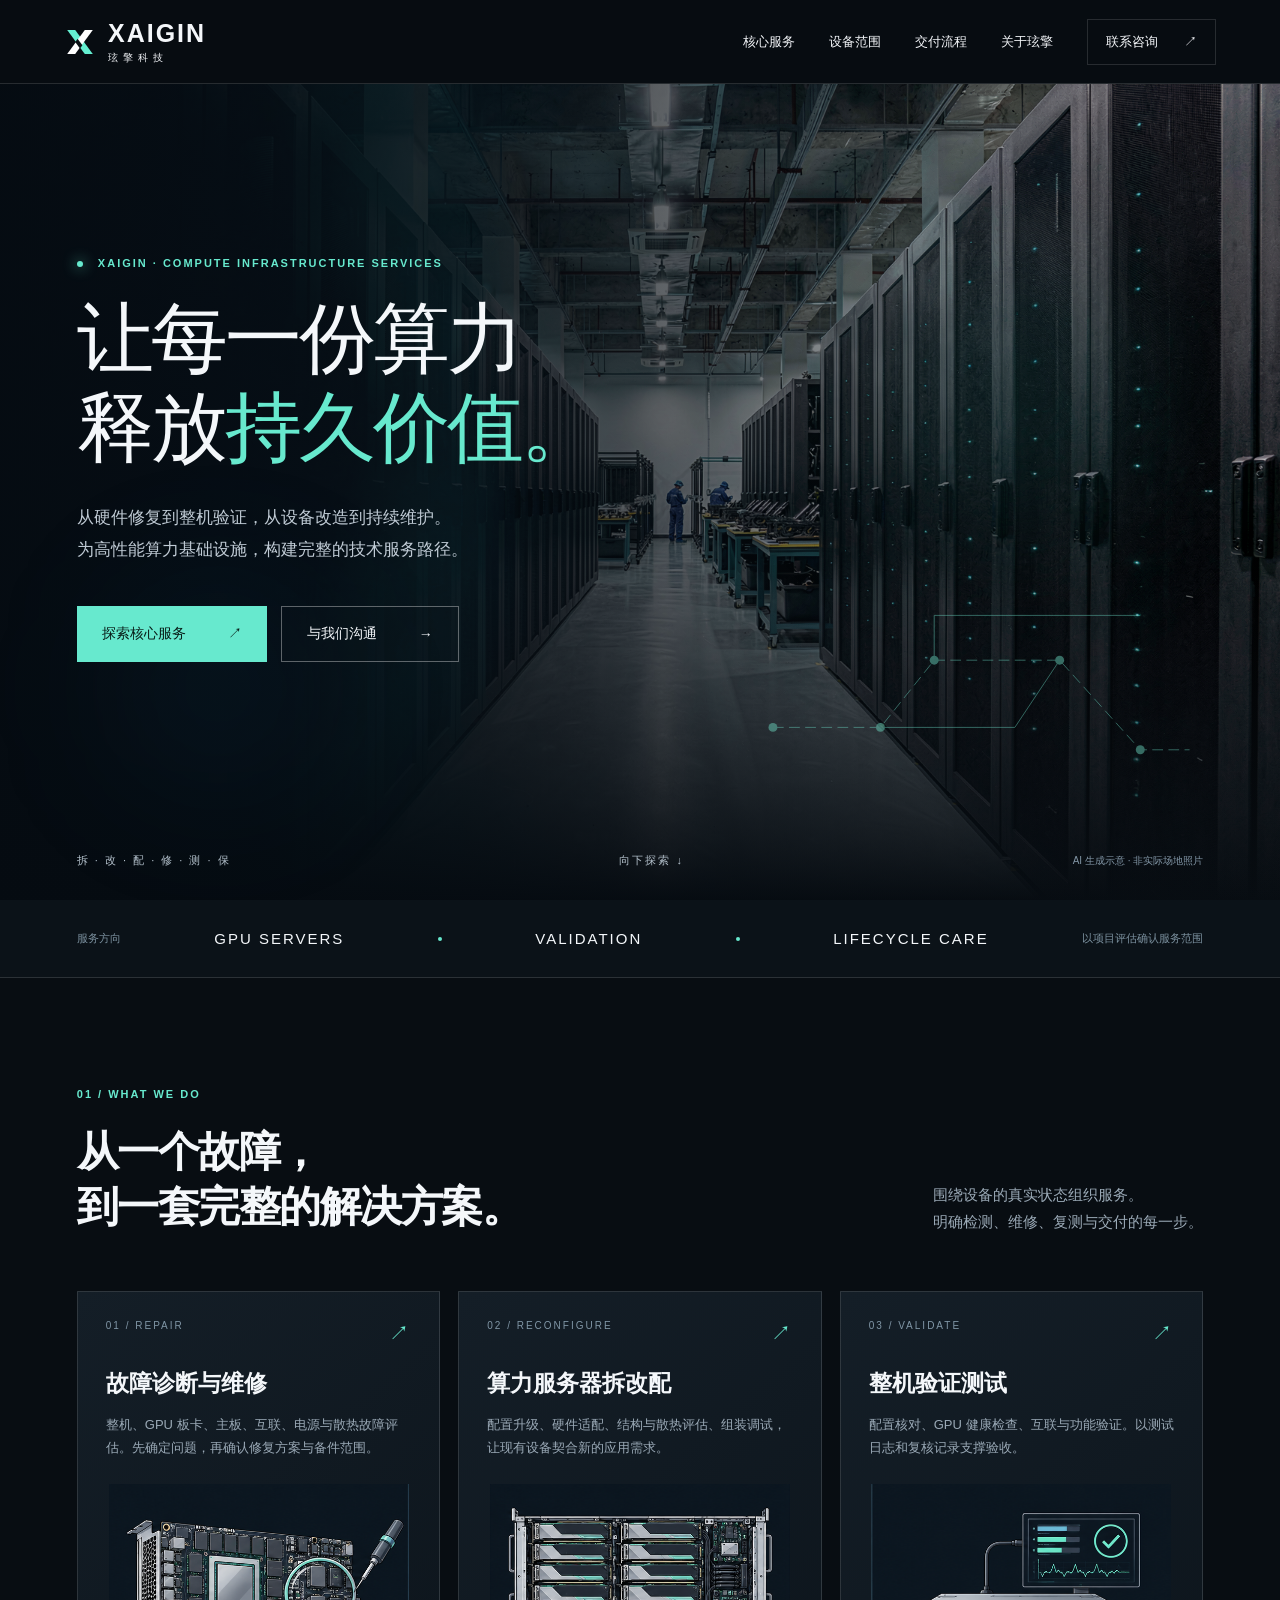
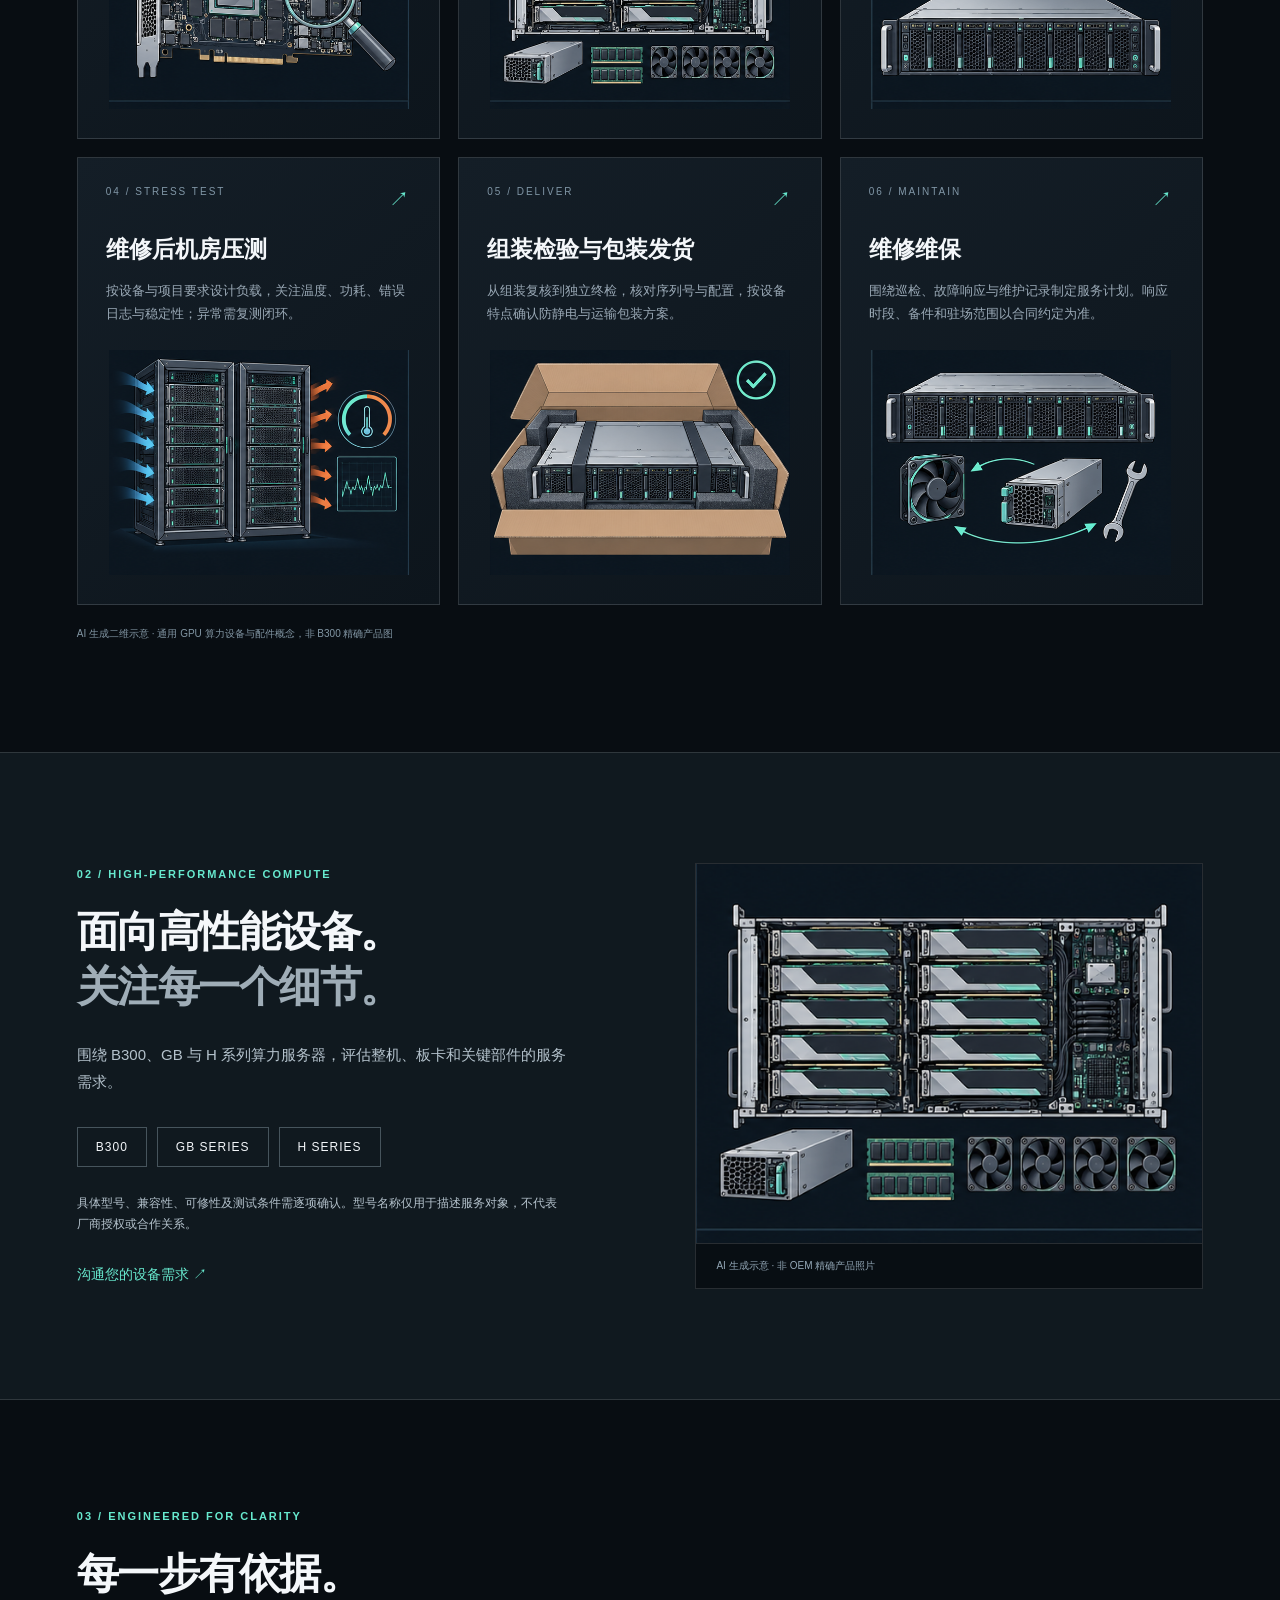
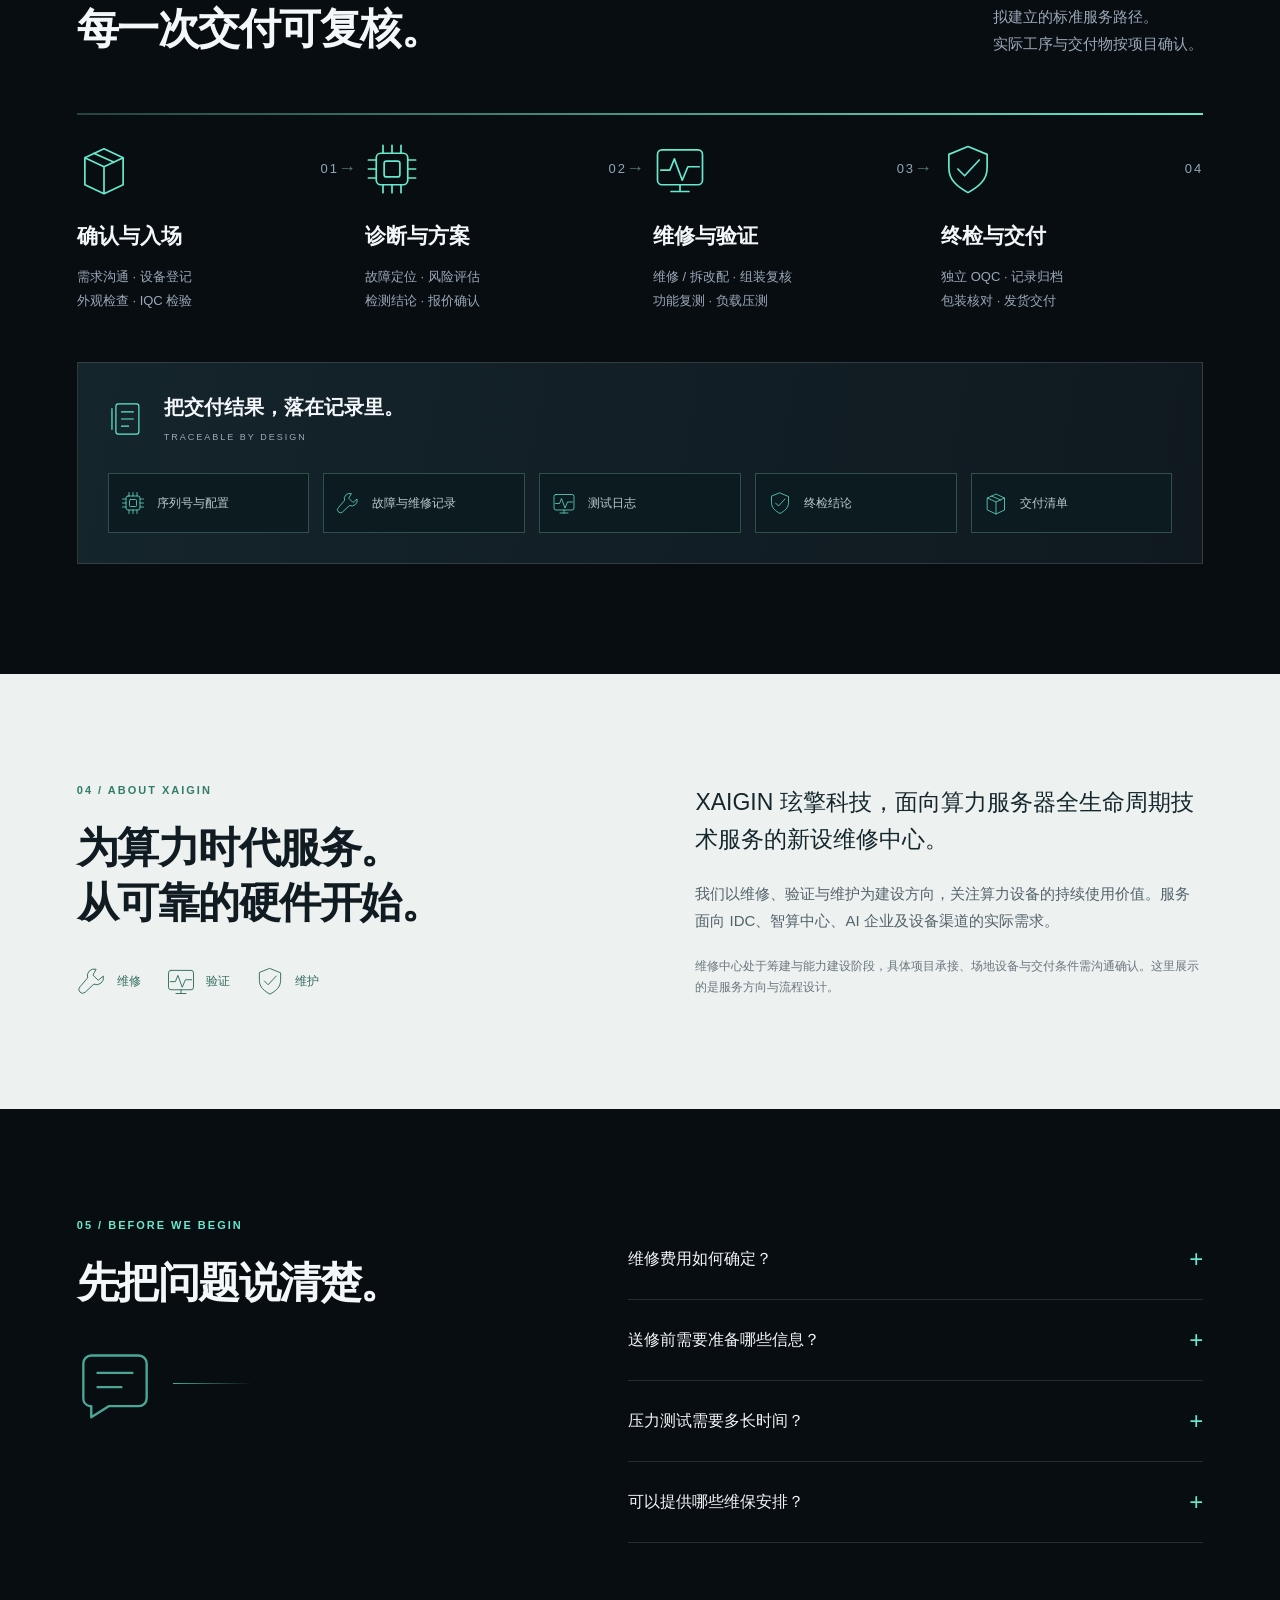
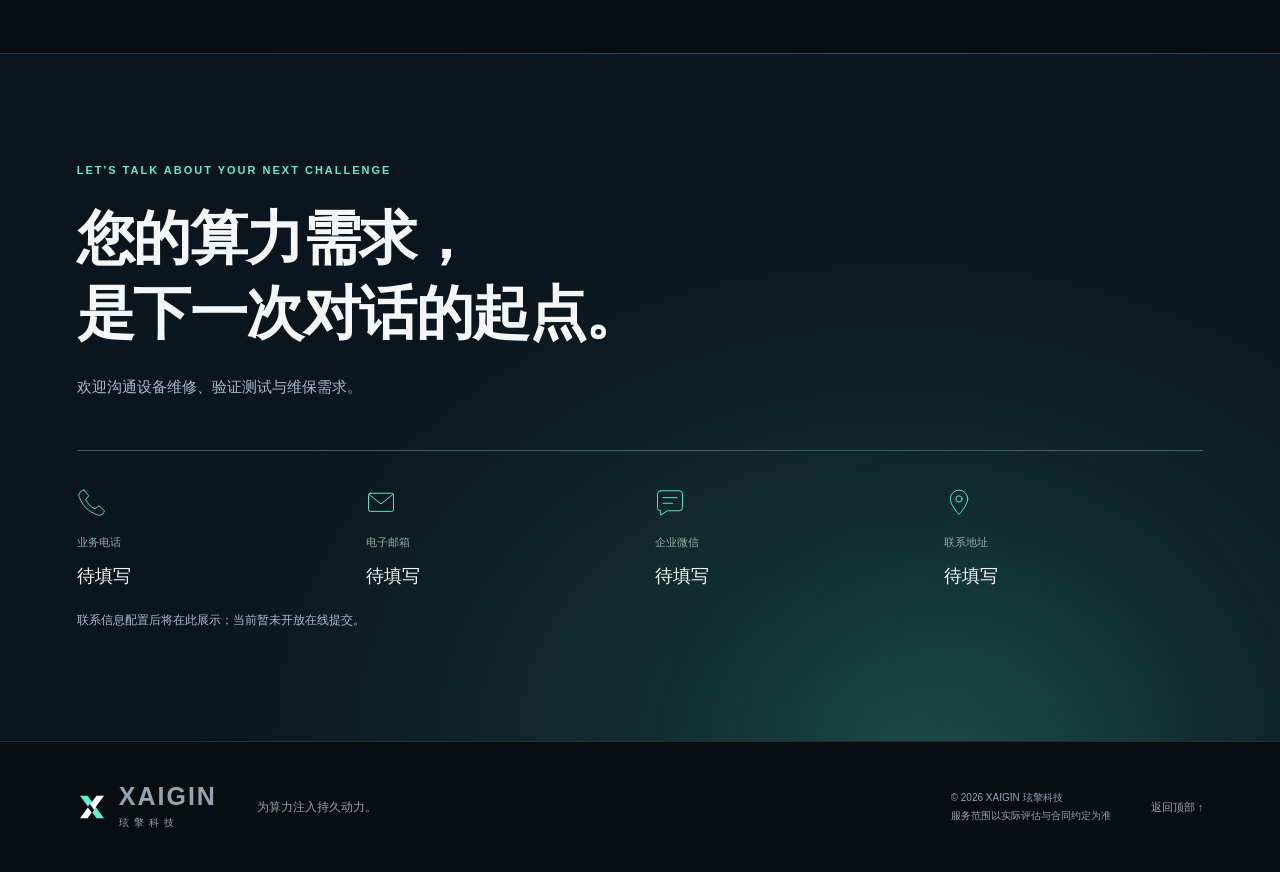
==== index.html @ 8b04593a "Polish page graphics and navigation motion" ====
<!doctype html>
<html lang="zh-CN">
<head>
<meta charset="utf-8"><meta name="viewport" content="width=device-width,initial-scale=1">
<meta name="description" content="XAIGIN 玹擎科技，面向算力服务器拆改配、维修、验证测试与维保的技术服务。具体服务范围与报价按检测评估确认。">
<meta name="theme-color" content="#080d12"><title>XAIGIN 玹擎科技 · 为算力注入持久动力</title>
<link rel="icon" href="assets/brand.svg" type="image/svg+xml"><link rel="stylesheet" href="styles/site.css">
<script defer src="scripts/config.js"></script><script defer src="scripts/site.js"></script>
</head>
<body>
<!-- M19 / 本地矢量图形定义，不依赖第三方图标库 -->
<svg class="icon-defs" aria-hidden="true" xmlns="http://www.w3.org/2000/svg"><defs><symbol id="icon-box" viewBox="0 0 48 48"><path d="m7 14 17-8 17 8v24l-17 8-17-8zM7 14l17 8 17-8M24 22v24M15 10l18 8"/></symbol><symbol id="icon-chip" viewBox="0 0 48 48"><rect x="10" y="10" width="28" height="28" rx="4"/><rect x="17" y="17" width="14" height="14" rx="2"/><path d="M16 3v7M24 3v7M32 3v7M16 38v7M24 38v7M32 38v7M3 16h7M3 24h7M3 32h7M38 16h7M38 24h7M38 32h7"/></symbol><symbol id="icon-pulse" viewBox="0 0 48 48"><rect x="4" y="7" width="40" height="31" rx="4"/><path d="M7 25h8l4-10 7 19 5-12h10M16 44h16M24 38v6"/></symbol><symbol id="icon-shield" viewBox="0 0 48 48"><path d="m24 4 17 7v12c0 11-8 17-17 22C15 40 7 34 7 23V11zM15 24l6 6 13-14"/></symbol><symbol id="icon-list" viewBox="0 0 48 48"><rect x="10" y="5" width="29" height="38" rx="3"/><path d="M17 15h15M17 24h15M17 33h9M5 11v26"/></symbol><symbol id="icon-wrench" viewBox="0 0 48 48"><path d="M30 5a11 11 0 0 0-13 14L5 33a6 6 0 0 0 8 9l14-13a11 11 0 0 0 15-13l-8 7-8-8z"/></symbol><symbol id="icon-phone" viewBox="0 0 48 48"><path d="m11 5 8 9-5 6c3 7 8 12 15 15l6-5 9 8c-3 8-8 8-13 6C18 39 9 30 4 17 2 12 3 7 11 5z"/></symbol><symbol id="icon-mail" viewBox="0 0 48 48"><rect x="4" y="10" width="40" height="29" rx="3"/><path d="m5 12 19 15 19-15"/></symbol><symbol id="icon-message" viewBox="0 0 48 48"><path d="M9 6h30a5 5 0 0 1 5 5v22a5 5 0 0 1-5 5H20L9 45v-7H8a5 5 0 0 1-4-5V11a5 5 0 0 1 5-5zM13 17h22M13 26h15"/></symbol><symbol id="icon-pin" viewBox="0 0 48 48"><path d="M38 19c0 10-14 25-14 25S10 29 10 19a14 14 0 0 1 28 0z"/><circle cx="24" cy="19" r="5"/></symbol></defs></svg>
<a class="skip" href="#main">跳转到内容</a>
<!-- M01 / 品牌与导航 -->
<header class="header"><a class="brand" href="#home" aria-label="XAIGIN 玹擎科技首页"><img src="assets/brand.svg" alt="" width="32" height="32"><span>XAIGIN<small>玹擎科技</small></span></a><button id="menu-toggle" aria-expanded="false" aria-controls="main-nav" aria-label="打开导航">菜单 <span>☰</span></button><nav id="main-nav" aria-label="主导航"><a href="#services">核心服务</a><a href="#platforms">设备范围</a><a href="#process">交付流程</a><a href="#about">关于玹擎</a><a class="nav-contact" href="#contact">联系咨询 <span>↗</span></a></nav><div class="read-progress" aria-hidden="true" data-progress="0"></div></header>
<main id="main">
<!-- M02 / 首屏与装饰动效 -->
<section class="hero" id="home"><div class="hero-image" role="img" aria-label="AI生成的算力服务器机房示意"></div><div class="orb orb-one"></div><div class="orb orb-two"></div><svg class="hero-network" viewBox="0 0 500 220" aria-hidden="true"><path class="network-path" d="M20 150h120l60-75h140l90 100h55"/><path d="M140 150h150l50-75M200 75V25h230"/><g><circle cx="20" cy="150" r="5"/><circle cx="140" cy="150" r="5"/><circle cx="200" cy="75" r="5"/><circle cx="340" cy="75" r="5"/><circle cx="430" cy="175" r="5"/></g></svg><div class="hero-content"><div class="eyebrow"><span class="status-dot"></span> XAIGIN · COMPUTE INFRASTRUCTURE SERVICES</div><h1>让每一份算力<br>释放<span>持久价值。</span></h1><p>从硬件修复到整机验证，从设备改造到持续维护。<br class="desktop-break">为高性能算力基础设施，构建完整的技术服务路径。</p><div class="actions"><a class="button primary" href="#services">探索核心服务 <span>↗</span></a><a class="button ghost" href="#contact">与我们沟通 <span>→</span></a></div></div><div class="hero-bottom"><span>拆 · 改 · 配 · 修 · 测 · 保</span><a href="#services">向下探索 ↓</a><small>AI 生成示意 · 非实际场地照片</small></div></section>
<div class="scope-strip"><span>服务方向</span><strong>GPU SERVERS</strong><i></i><strong>VALIDATION</strong><i></i><strong>LIFECYCLE CARE</strong><span>以项目评估确认服务范围</span></div>
<!-- M03 / 六类核心服务 -->
<section class="section" id="services"><div class="section-head reveal"><div><div class="eyebrow">01 / WHAT WE DO</div><h2>从一个故障，<br>到一套完整的解决方案。</h2></div><p>围绕设备的真实状态组织服务。<br>明确检测、维修、复测与交付的每一步。</p></div><div class="service-grid">
<article class="service-card reveal"><div class="card-top"><span>01 / REPAIR</span><span>↗</span></div><h3>故障诊断与维修</h3><p>整机、GPU 板卡、主板、互联、电源与散热故障评估。先确定问题，再确认修复方案与备件范围。</p><figure class="service-visual"><div class="sheet-cell"><img src="assets/service-codex.png" alt="GPU板卡与检修工具二维示意" loading="lazy" width="1774" height="887" style="left:-0%;top:-0%"></div></figure></article>
<article class="service-card reveal"><div class="card-top"><span>02 / RECONFIGURE</span><span>↗</span></div><h3>算力服务器拆改配</h3><p>配置升级、硬件适配、结构与散热评估、组装调试，让现有设备契合新的应用需求。</p><figure class="service-visual"><div class="sheet-cell"><img src="assets/service-codex.png" alt="GPU服务器及拆改配部件二维示意" loading="lazy" width="1774" height="887" style="left:-100%;top:-0%"></div></figure></article>
<article class="service-card reveal"><div class="card-top"><span>03 / VALIDATE</span><span>↗</span></div><h3>整机验证测试</h3><p>配置核对、GPU 健康检查、互联与功能验证。以测试日志和复核记录支撑验收。</p><figure class="service-visual"><div class="sheet-cell"><img src="assets/service-codex.png" alt="GPU整机与诊断验证二维示意" loading="lazy" width="1774" height="887" style="left:-200%;top:-0%"></div></figure></article>
<article class="service-card reveal"><div class="card-top"><span>04 / STRESS TEST</span><span>↗</span></div><h3>维修后机房压测</h3><p>按设备与项目要求设计负载，关注温度、功耗、错误日志与稳定性；异常需复测闭环。</p><figure class="service-visual"><div class="sheet-cell"><img src="assets/service-codex.png" alt="GPU机柜与温度负载监测二维示意" loading="lazy" width="1774" height="887" style="left:-0%;top:-100%"></div></figure></article>
<article class="service-card reveal"><div class="card-top"><span>05 / DELIVER</span><span>↗</span></div><h3>组装检验与包装发货</h3><p>从组装复核到独立终检，核对序列号与配置，按设备特点确认防静电与运输包装方案。</p><figure class="service-visual"><div class="sheet-cell"><img src="assets/service-codex.png" alt="GPU服务器终检与防护包装二维示意" loading="lazy" width="1774" height="887" style="left:-100%;top:-100%"></div></figure></article>
<article class="service-card reveal"><div class="card-top"><span>06 / MAINTAIN</span><span>↗</span></div><h3>维修维保</h3><p>围绕巡检、故障响应与维护记录制定服务计划。响应时段、备件和驻场范围以合同约定为准。</p><figure class="service-visual"><div class="sheet-cell"><img src="assets/service-codex.png" alt="服务器备件与定期维护二维示意" loading="lazy" width="1774" height="887" style="left:-200%;top:-100%"></div></figure></article>
</div><p class="service-disclaimer">AI 生成二维示意 · 通用 GPU 算力设备与配件概念，非 B300 精确产品图</p></section>
<!-- M04 / 设备与服务边界 -->
<section class="platform-section" id="platforms"><div class="section platform-inner"><div class="platform-copy reveal"><div class="eyebrow">02 / HIGH-PERFORMANCE COMPUTE</div><h2>面向高性能设备。<br><span>关注每一个细节。</span></h2><p>围绕 B300、GB 与 H 系列算力服务器，评估整机、板卡和关键部件的服务需求。</p><div class="platform-tags"><span>B300</span><span>GB SERIES</span><span>H SERIES</span></div><p class="fine">具体型号、兼容性、可修性及测试条件需逐项确认。型号名称仅用于描述服务对象，不代表厂商授权或合作关系。</p><a class="text-link" href="#contact">沟通您的设备需求 ↗</a></div><figure class="device-figure reveal"><div class="device-concept"><img id="device-image" src="assets/service-codex.png" alt="AI生成的通用GPU服务器拆解与配件概念示意" loading="lazy" width="1774" height="887"></div><figcaption>AI 生成示意 · 非 OEM 精确产品照片</figcaption></figure></div></section>
<!-- M05 / 交付流程 -->
<section class="section" id="process"><div class="section-head reveal"><div><div class="eyebrow">03 / ENGINEERED FOR CLARITY</div><h2>每一步有依据。<br>每一次交付可复核。</h2></div><p>拟建立的标准服务路径。<br>实际工序与交付物按项目确认。</p></div><div class="flow-route" aria-hidden="true"></div><ol class="process-grid"><li class="reveal"><div class="process-icon"><svg class="" viewBox="0 0 48 48" aria-hidden="true" focusable="false"><use href="#icon-box"/></svg><span>01</span></div><h3>确认与入场</h3><p>需求沟通 · 设备登记<br>外观检查 · IQC 检验</p></li><li class="reveal"><div class="process-icon"><svg class="" viewBox="0 0 48 48" aria-hidden="true" focusable="false"><use href="#icon-chip"/></svg><span>02</span></div><h3>诊断与方案</h3><p>故障定位 · 风险评估<br>检测结论 · 报价确认</p></li><li class="reveal"><div class="process-icon"><svg class="" viewBox="0 0 48 48" aria-hidden="true" focusable="false"><use href="#icon-pulse"/></svg><span>03</span></div><h3>维修与验证</h3><p>维修 / 拆改配 · 组装复核<br>功能复测 · 负载压测</p></li><li class="reveal"><div class="process-icon"><svg class="" viewBox="0 0 48 48" aria-hidden="true" focusable="false"><use href="#icon-shield"/></svg><span>04</span></div><h3>终检与交付</h3><p>独立 OQC · 记录归档<br>包装核对 · 发货交付</p></li></ol><div class="trace-panel reveal"><div class="trace-heading"><svg class="" viewBox="0 0 48 48" aria-hidden="true" focusable="false"><use href="#icon-list"/></svg><div><h3>把交付结果，落在记录里。</h3><p>TRACEABLE BY DESIGN</p></div></div><ol class="trace-items"><li><svg class="" viewBox="0 0 48 48" aria-hidden="true" focusable="false"><use href="#icon-chip"/></svg><span>序列号与配置</span></li><li><svg class="" viewBox="0 0 48 48" aria-hidden="true" focusable="false"><use href="#icon-wrench"/></svg><span>故障与维修记录</span></li><li><svg class="" viewBox="0 0 48 48" aria-hidden="true" focusable="false"><use href="#icon-pulse"/></svg><span>测试日志</span></li><li><svg class="" viewBox="0 0 48 48" aria-hidden="true" focusable="false"><use href="#icon-shield"/></svg><span>终检结论</span></li><li><svg class="" viewBox="0 0 48 48" aria-hidden="true" focusable="false"><use href="#icon-box"/></svg><span>交付清单</span></li></ol></div></section>
<!-- M06 / 公司定位 -->
<section class="about-section" id="about"><div class="section about-grid"><div class="reveal"><div class="eyebrow">04 / ABOUT XAIGIN</div><h2>为算力时代服务。<br>从可靠的硬件开始。</h2><div class="about-pillars"><div><svg class="" viewBox="0 0 48 48" aria-hidden="true" focusable="false"><use href="#icon-wrench"/></svg><span>维修</span></div><div><svg class="" viewBox="0 0 48 48" aria-hidden="true" focusable="false"><use href="#icon-pulse"/></svg><span>验证</span></div><div><svg class="" viewBox="0 0 48 48" aria-hidden="true" focusable="false"><use href="#icon-shield"/></svg><span>维护</span></div></div></div><div class="reveal"><p class="about-lead">XAIGIN 玹擎科技，面向算力服务器全生命周期技术服务的新设维修中心。</p><p>我们以维修、验证与维护为建设方向，关注算力设备的持续使用价值。服务面向 IDC、智算中心、AI 企业及设备渠道的实际需求。</p><p class="fine">维修中心处于筹建与能力建设阶段，具体项目承接、场地设备与交付条件需沟通确认。这里展示的是服务方向与流程设计。</p></div></div></section>
<!-- M07 / FAQ -->
<section class="section faq-section"><div class="section-head reveal"><div><div class="eyebrow">05 / BEFORE WE BEGIN</div><h2>先把问题说清楚。</h2><div class="faq-graphic" aria-hidden="true"><svg class="" viewBox="0 0 48 48" aria-hidden="true" focusable="false"><use href="#icon-message"/></svg><span class="faq-signal"></span></div></div></div><div class="faq-list reveal"><details><summary>维修费用如何确定？<span>+</span></summary><p>按设备型号、故障情况、检测结果、备件需求与服务范围评估；检测费、维修费、测试费和运输等项目在报价中明确，确认后执行。</p></details><details><summary>送修前需要准备哪些信息？<span>+</span></summary><p>建议准备型号、配置、序列号、故障现象、已有日志及历史处理记录。涉及数据存储介质时，请先沟通保留、拆除或备份方案，不在网页上提交敏感资料。</p></details><details><summary>压力测试需要多长时间？<span>+</span></summary><p>根据设备状态、负载策略与验收要求确认时长。快速预检和正式交付验证的目的不同；异常处理与复测时间单独评估。</p></details><details><summary>可以提供哪些维保安排？<span>+</span></summary><p>可沟通定期巡检、故障响应和维护记录等需求。服务可用性、响应时段、现场范围、备件及驻场条件以最终方案和合同为准。</p></details></div></section>
<!-- M08 / 联系配置 -->
<section class="contact-section" id="contact"><div class="contact-glow orb"></div><div class="section contact-inner"><div class="eyebrow">LET'S TALK ABOUT YOUR NEXT CHALLENGE</div><h2>您的算力需求，<br>是下一次对话的起点。</h2><p>欢迎沟通设备维修、验证测试与维保需求。</p><div class="contact-grid"><div><div class="contact-icon"><svg class="" viewBox="0 0 48 48" aria-hidden="true" focusable="false"><use href="#icon-phone"/></svg></div><span>业务电话</span><strong data-contact="phone">待填写</strong></div><div><div class="contact-icon"><svg class="" viewBox="0 0 48 48" aria-hidden="true" focusable="false"><use href="#icon-mail"/></svg></div><span>电子邮箱</span><strong data-contact="email">待填写</strong></div><div><div class="contact-icon"><svg class="" viewBox="0 0 48 48" aria-hidden="true" focusable="false"><use href="#icon-message"/></svg></div><span>企业微信</span><strong data-contact="wechat">待填写</strong></div><div><div class="contact-icon"><svg class="" viewBox="0 0 48 48" aria-hidden="true" focusable="false"><use href="#icon-pin"/></svg></div><span>联系地址</span><strong data-contact="address">待填写</strong></div></div><p class="fine contact-note">联系信息配置后将在此展示；当前暂未开放在线提交。</p></div></section>
</main>
<footer class="footer"><a class="brand" href="#home"><img src="assets/brand.svg" alt="" width="30" height="30"><span>XAIGIN<small>玹擎科技</small></span></a><p>为算力注入持久动力。</p><small>© <span id="year">2026</span> XAIGIN 玹擎科技<br>服务范围以实际评估与合同约定为准</small><a href="#home">返回顶部 ↑</a></footer>
</body></html>
---- styles/site.css ----
/* M11 / 基础、品牌与导航 */
:root{--bg:#080d12;--panel:#101820;--text:#f4f7fa;--muted:#9aa9b6;--accent:#67e9ce;--line:rgba(255,255,255,.13)}*{box-sizing:border-box}html{scroll-behavior:smooth;scroll-padding-top:90px}body{margin:0;background:var(--bg);color:var(--text);font-family:Arial,"PingFang SC","Microsoft YaHei",sans-serif;-webkit-font-smoothing:antialiased}a{color:inherit;text-decoration:none}button{font:inherit}a,button,summary{-webkit-tap-highlight-color:transparent}a:focus-visible,button:focus-visible,summary:focus-visible{outline:2px solid var(--accent);outline-offset:6px}p{line-height:1.8}h1,h2,h3,p,figure{margin:0}h2{font-size:clamp(32px,3.3vw,52px);line-height:1.3;font-weight:600;letter-spacing:-1.5px}h3{font-size:23px;line-height:1.4}section[id]{scroll-margin-top:12px}.skip{position:fixed;top:-100px;left:20px;background:var(--accent);color:#081410;z-index:100;padding:12px}.skip:focus{top:12px}.header{height:84px;padding:0 5%;display:flex;align-items:center;justify-content:space-between;position:sticky;top:0;z-index:50;background:rgba(8,13,18,.91);border-bottom:1px solid var(--line);backdrop-filter:blur(18px)}.brand{display:flex;align-items:center;gap:12px}.brand>span{font-size:25px;font-weight:750;letter-spacing:2px}.brand small{display:block;font-size:10px;letter-spacing:5px;font-weight:400;margin-top:3px}.header nav{display:flex;gap:34px;align-items:center;font-size:13px}.header nav a:hover{color:var(--accent)}.nav-contact{border:1px solid var(--line);padding:13px 18px}.nav-contact span{margin-left:22px}#menu-toggle{display:none}.eyebrow{font-size:11px;font-weight:600;letter-spacing:2px;color:var(--accent);margin-bottom:25px}.status-dot{display:inline-block;width:6px;height:6px;background:var(--accent);border-radius:50%;box-shadow:0 0 14px var(--accent);margin-right:10px}.section{max-width:1440px;margin:auto;padding:110px 6%}.section-head{display:flex;justify-content:space-between;align-items:flex-end;gap:40px;margin-bottom:56px}.section-head>p{color:var(--muted);font-size:15px}.fine{font-size:12px!important;color:var(--muted);line-height:1.8!important}
/* M12 / 首屏与背景运动 */
.hero{min-height:720px;height:calc(100svh - 84px);max-height:1000px;position:relative;overflow:hidden;display:flex;align-items:center}.hero-image{position:absolute;inset:0;background:linear-gradient(90deg,rgba(5,11,17,.97) 0%,rgba(5,11,17,.8) 38%,rgba(5,11,17,.08) 100%),linear-gradient(0deg,#080d12 0%,transparent 40%),url('../assets/compute-room.png') center/cover;animation:hero-drift 24s ease-in-out infinite alternate}.hero-content{position:relative;z-index:2;width:100%;padding:65px 6% 130px}.hero h1{font-size:clamp(54px,6vw,92px);font-weight:550;letter-spacing:-3px;line-height:1.16}.hero h1 span{color:var(--accent)}.hero p{margin-top:30px;color:#c0cbd5;font-size:17px;line-height:1.9}.actions{display:flex;gap:14px;margin-top:40px}.button{display:inline-flex;padding:18px 25px;align-items:center;gap:42px;font-size:14px;transition:background .25s,transform .25s}.button:hover{transform:translateY(-3px)}.primary{background:var(--accent);color:#081c17}.primary:hover{background:#a0ffe9}.ghost{border:1px solid rgba(255,255,255,.35);background:rgba(10,20,27,.3)}.ghost:hover{background:#1a2b34}.hero-bottom{position:absolute;bottom:32px;left:6%;right:6%;display:flex;justify-content:space-between;gap:20px;align-items:center;color:#b5c2cd;font-size:11px;letter-spacing:2px;z-index:3}.hero-bottom small{font-size:10px;letter-spacing:0;color:#8397a7}.orb{position:absolute;pointer-events:none;border-radius:50%;filter:blur(80px);animation:float 10s ease-in-out infinite alternate}.orb-one{width:280px;height:280px;right:10%;top:20%;background:rgba(46,171,163,.12)}.orb-two{width:180px;height:180px;left:10%;bottom:15%;background:rgba(24,114,163,.1);animation-delay:-5s}.scope-strip{display:flex;justify-content:space-between;align-items:center;gap:20px;padding:30px 6%;border-bottom:1px solid var(--line);background:#0b1218}.scope-strip>span{font-size:11px;color:#7c919f}.scope-strip strong{font-size:15px;letter-spacing:2px;font-weight:500}.scope-strip i{width:4px;height:4px;background:var(--accent);border-radius:50%}
/* M13 / 六类服务与二维硬件插图 */
.service-grid{display:grid;grid-template-columns:repeat(3,1fr);gap:18px}.service-card{display:flex;flex-direction:column;position:relative;background:linear-gradient(140deg,#141e27,#0d151c);border:1px solid var(--line);padding:28px;overflow:hidden;transition:border-color .3s,transform .3s}.service-card:hover{border-color:#5ccab3;transform:translateY(-5px)}.card-top{display:flex;justify-content:space-between;color:#8096a6;font-size:10px;letter-spacing:2px;margin-bottom:20px}.card-top>span:last-child{font-size:20px;color:var(--accent)}.service-card h3{font-size:23px}.service-card p{font-size:13px;color:var(--muted);margin-top:14px}.service-visual{margin-top:auto;padding-top:24px;display:flex;align-items:center;justify-content:center;height:250px}.service-visual img{display:block;width:100%;height:100%;object-fit:contain;transition:transform .4s}.service-card:hover .service-visual img{transform:translateY(-4px)}.service-disclaimer{font-size:10px;color:#8296a4;margin-top:20px;line-height:1.7}
/* M14 / 设备范围 */
.platform-section{background:#10191f;border-block:1px solid var(--line)}.platform-inner{display:grid;grid-template-columns:1.1fr 1fr;gap:60px;align-items:center}.platform-copy h2 span{color:#9fadb7}.platform-copy>p{margin-top:26px;max-width:490px;color:#b4c2cc;font-size:15px}.platform-tags{display:flex;gap:10px;margin-top:32px;flex-wrap:wrap}.platform-tags span{border:1px solid #46545c;padding:12px 18px;font-size:12px;letter-spacing:1px}.text-link{display:inline-block;color:var(--accent);font-size:14px;margin-top:30px}.device-figure{position:relative;background:#080e13;border:1px solid var(--line);min-height:380px;display:flex;flex-direction:column;justify-content:center}.device-figure img{display:block;width:100%;height:400px;object-fit:contain}.device-figure figcaption{font-size:10px;color:#92a6b5;padding:15px 20px;border-top:1px solid var(--line)}
/* M15 / 流程、公司与FAQ */
.process-grid{list-style:none;padding:0;margin:0;display:grid;grid-template-columns:repeat(4,1fr);gap:26px}.process-grid li{border-top:1px solid #51646e;padding-top:24px}.process-grid li>span{font-size:38px;font-weight:300;color:var(--accent);display:block;margin-bottom:28px}.process-grid h3{font-size:21px}.process-grid p{font-size:13px;color:var(--muted);margin-top:15px}.trace-panel{margin-top:50px;padding:30px;display:flex;gap:25px;align-items:center;border:1px solid var(--line);background:linear-gradient(100deg,#14252b,#101920)}.trace-symbol{font-size:42px;color:var(--accent)}.trace-panel h3{font-size:20px}.trace-panel p{font-size:12px;color:var(--muted);margin-top:8px}.trace-panel>span{margin-left:auto;font-size:9px;letter-spacing:2px;color:#7f9ba7}.about-section{background:#edf1f0;color:#101c22}.about-grid{display:grid;grid-template-columns:1.1fr 1fr;gap:60px}.about-section .eyebrow{color:#347c6a}.about-grid p{color:#53636b;margin-top:22px;font-size:15px}.about-grid .about-lead{font-size:23px;color:#14272c;margin-top:0;line-height:1.6}.about-grid .fine{color:#69767d}.faq-section{display:grid;grid-template-columns:.9fr 1.1fr;gap:80px}.faq-section .section-head{align-items:flex-start}.faq-list details{border-bottom:1px solid var(--line)}.faq-list summary{cursor:pointer;display:flex;justify-content:space-between;align-items:center;gap:20px;padding:26px 0;font-size:16px;list-style:none}.faq-list summary::-webkit-details-marker{display:none}.faq-list summary span{font-size:24px;color:var(--accent);transition:transform .2s}.faq-list details[open] summary span{transform:rotate(45deg)}.faq-list p{font-size:14px;color:var(--muted);padding:0 30px 25px 0}
/* M16 / 联系、页脚与响应式 */
.contact-section{position:relative;overflow:hidden;border-top:1px solid var(--line);background:radial-gradient(ellipse at 70% 100%,#163d3b 0%,#0b151d 55%)}.contact-inner{position:relative;z-index:1}.contact-inner h2{font-size:clamp(38px,4.5vw,66px)}.contact-inner>p{margin-top:22px;color:#a9bdc7;font-size:15px}.contact-grid{display:grid;grid-template-columns:repeat(4,1fr);margin-top:50px;gap:30px;border-top:1px solid #42615e;padding-top:30px}.contact-grid span{display:block;color:#93afa9;font-size:11px;margin-bottom:14px}.contact-grid strong{font-size:18px;font-weight:400;overflow-wrap:anywhere}.contact-grid a:hover{color:var(--accent)}.contact-glow{width:350px;height:350px;background:#3ca89120;right:10%;bottom:-200px}.footer{padding:40px 6%;display:flex;align-items:center;gap:40px;border-top:1px solid var(--line);color:#93a4af}.footer p{font-size:12px}.footer small{font-size:10px;line-height:1.8;margin-left:auto}.footer>a:last-child{font-size:11px;white-space:nowrap}.motion-ready .reveal{opacity:0;transform:translateY(24px);transition:opacity .7s,transform .7s}.motion-ready .reveal.visible{opacity:1;transform:none}@keyframes hero-drift{from{transform:scale(1)}to{transform:scale(1.04) translateX(-.6%)}}@keyframes float{from{transform:translateY(-20px)}to{transform:translateY(30px)}}
@media(max-width:1100px){.header nav{gap:20px}.scope-strip>span:last-child{display:none}.service-card{padding:22px}.platform-inner{gap:35px}.trace-panel>span{display:none}.footer{gap:25px}.faq-section{gap:40px}.device-figure img{height:360px}}
@media(max-width:800px){.header{height:72px;padding:0 6%}.brand>span{font-size:22px}.header nav{display:none;position:absolute;top:72px;left:0;right:0;padding:20px 6% 30px;background:#0c151d;border-bottom:1px solid #39515d;flex-direction:column;align-items:stretch;gap:0}.header nav.open{display:flex}.header nav a{padding:17px 0}.header nav .nav-contact{padding:16px;margin-top:10px}#menu-toggle{display:block;color:#fff;background:none;border:1px solid #3e505b;padding:9px 12px;font-size:11px}#menu-toggle span{margin-left:12px}.hero{height:720px;min-height:640px}.hero h1{font-size:64px}.hero-image{background-position:60% center}.section{padding:80px 6%}.section-head{display:block}.section-head>p{margin-top:24px}.service-grid{grid-template-columns:repeat(2,1fr)}.service-card{min-height:340px}.platform-inner{grid-template-columns:1fr}.device-figure{min-height:300px}.device-figure img{height:360px}.process-grid{grid-template-columns:repeat(2,1fr);gap:35px}.about-grid{grid-template-columns:1fr;gap:35px}.faq-section{display:block}.faq-section .section-head{margin-bottom:20px}.contact-grid{grid-template-columns:repeat(2,1fr)}.footer{flex-wrap:wrap;justify-content:space-between}.footer small{margin-left:0}.hero-bottom small{max-width:120px;line-height:1.7}.scope-strip strong{font-size:11px;letter-spacing:1px}}
@media(max-width:480px){.hero{height:calc(100svh - 72px);min-height:650px;max-height:850px}.hero-content{padding:45px 6% 130px}.hero h1{font-size:47px;letter-spacing:-2px;line-height:1.23}.hero .eyebrow{font-size:8px;letter-spacing:1px}.hero p{font-size:14px;margin-top:25px}.desktop-break{display:none}.actions{gap:10px;margin-top:30px}.button{padding:15px;gap:18px;font-size:12px}.hero-bottom{bottom:25px;flex-wrap:wrap;font-size:10px;letter-spacing:1px}.hero-bottom small{max-width:none;width:100%;font-size:9px}.scope-strip{padding:24px 6%;flex-wrap:wrap;gap:16px;justify-content:flex-start}.scope-strip>span{width:100%}.scope-strip strong{font-size:9px}.scope-strip i{width:3px;height:3px}.section{padding:64px 6%}h2{font-size:31px;letter-spacing:-1px}.section-head{margin-bottom:32px}.section-head>p{font-size:13px}.eyebrow{font-size:9px;letter-spacing:1.5px;margin-bottom:20px}.service-grid{grid-template-columns:1fr;gap:14px}.service-card{min-height:260px;padding:26px}.service-card p{max-width:none}.service-card h3{font-size:23px}.platform-copy>p{font-size:14px}.device-figure img{height:270px}.device-figure{min-height:280px}.process-grid{gap:30px 20px}.process-grid h3{font-size:18px}.process-grid p{font-size:11px}.process-grid li>span{font-size:30px;margin-bottom:20px}.trace-panel{padding:22px 18px;gap:15px}.trace-symbol{font-size:30px}.trace-panel h3{font-size:17px}.trace-panel p{font-size:11px}.about-grid .about-lead{font-size:21px}.faq-list summary{font-size:15px}.contact-inner h2{font-size:37px}.contact-grid{gap:28px 15px}.contact-grid strong{font-size:15px}.footer{padding:35px 6%;gap:25px}.footer p{width:100%;order:3}.footer small{max-width:220px;order:4}.footer>a:last-child{order:5}}
@media(prefers-reduced-motion:reduce){html{scroll-behavior:auto}*,*::before,*::after{animation:none!important;transition:none!important}.motion-ready .reveal{opacity:1;transform:none}}

@media(max-width:800px){.service-visual{height:230px}}
@media(max-width:480px){.service-visual{height:240px}.service-card{min-height:0}}

/* M13 / Codex六图：CSS分区显示原图，不重编码素材。 */
.sheet-cell{position:relative;width:100%;aspect-ratio:4/3;overflow:hidden;max-width:300px}.service-visual .sheet-cell img{position:absolute;width:300%;height:200%;max-width:none;object-fit:fill}.service-card:hover .sheet-cell img{transform:none}.service-card:hover .sheet-cell{transform:translateY(-4px)}.sheet-cell{transition:transform .4s}

/* M19–20 / 图形化流程、追溯节点和浏览定位 */
.icon-defs{position:absolute;width:0;height:0;overflow:hidden}svg use{fill:none;stroke:currentColor;stroke-width:1.5;stroke-linecap:round;stroke-linejoin:round}.read-progress{position:absolute;left:0;bottom:-1px;width:100%;height:2px;background:var(--accent);transform:scaleX(0);transform-origin:left;pointer-events:none}.header nav a[aria-current="location"]{color:var(--accent)}.hero-network{position:absolute;right:6%;bottom:110px;width:35%;max-width:500px;fill:none;stroke:#71e8d0;stroke-width:1;opacity:.45;animation:network-breathe 7s ease-in-out infinite}.hero-network circle{fill:#6fe1c8;stroke:none}.network-path{stroke-dasharray:12 6;animation:network-travel 12s linear infinite}.device-concept{position:relative;aspect-ratio:4/3;width:100%;overflow:hidden}.device-concept img{position:absolute;width:300%;height:200%;max-width:none;left:-100%;top:0;object-fit:fill}.device-figure{min-height:0}.process-icon{display:flex;justify-content:space-between;align-items:center;margin-bottom:25px;color:var(--accent)}.process-icon svg{width:54px;height:54px}.process-icon span{font-size:13px;font-weight:400;letter-spacing:2px;color:#8faab5}.flow-route{height:2px;margin:0 0 27px;background:linear-gradient(90deg,#25433f 0%,#67e9ce 50%,#25433f 100%);background-size:200% 100%;animation:route-light 9s ease-in-out infinite}.process-grid li{padding-top:0;border-top:0;position:relative}.process-grid li:not(:last-child)::after{content:'→';position:absolute;right:-17px;top:16px;color:#547870;font-size:18px}.trace-panel{display:block;padding:30px}.trace-heading{display:flex;gap:18px;align-items:center}.trace-heading>svg{width:38px;height:38px;color:var(--accent)}.trace-heading p{font-size:9px;letter-spacing:2px}.trace-items{display:grid;grid-template-columns:repeat(5,1fr);gap:14px;list-style:none;padding:0;margin:28px 0 0}.trace-items li{display:flex;align-items:center;gap:12px;padding:17px 12px;border:1px solid #315048;background:#0c1b20;font-size:12px;color:#b9cacd}.trace-items svg{width:24px;height:24px;flex-shrink:0;color:var(--accent)}.about-pillars{display:flex;gap:25px;margin-top:35px;color:#326b5e}.about-pillars>div{display:flex;align-items:center;gap:10px;font-size:12px}.about-pillars svg{width:30px;height:30px}.faq-graphic{display:flex;align-items:center;gap:20px;margin-top:35px;color:var(--accent);opacity:.7}.faq-graphic>svg{width:76px;height:76px}.faq-signal{width:80px;height:1px;background:linear-gradient(90deg,#67e9ce,transparent)}.contact-icon{color:var(--accent);margin-bottom:18px}.contact-icon svg{display:block;width:30px;height:30px}.contact-grid>div{padding-top:6px}.service-grid .reveal:nth-child(3n+2){transition-delay:.07s}.service-grid .reveal:nth-child(3n){transition-delay:.14s}@keyframes network-breathe{0%,100%{opacity:.25}50%{opacity:.5}}@keyframes network-travel{to{stroke-dashoffset:-180}}@keyframes route-light{0%,100%{background-position:0% 50%}50%{background-position:100% 50%}}
@media(max-width:1100px){.trace-items{grid-template-columns:repeat(3,1fr)}}
@media(max-width:800px){.hero-network{display:none}.trace-items{grid-template-columns:repeat(2,1fr)}.process-grid li:nth-child(2)::after{display:none}.process-grid li:nth-child(3)::after{display:block}.faq-graphic{display:none}.device-concept img{height:200%}}
@media(max-width:480px){.trace-panel{padding:22px 18px}.trace-items{gap:9px}.trace-items li{font-size:10px;padding:13px 10px;gap:8px}.trace-items svg{width:20px;height:20px}.process-icon svg{width:43px;height:43px}.process-icon{margin-bottom:20px}.about-pillars{gap:20px}.about-pillars svg{width:25px;height:25px}.contact-icon svg{width:27px;height:27px}.service-grid .reveal{transition-delay:0s!important}.device-concept img{height:200%}}
@media(prefers-reduced-motion:reduce){.hero-network,.network-path,.flow-route{animation:none}.sheet-cell{transition:none}}

@media(max-width:480px){.contact-inner h2{font-size:30px;letter-spacing:-.8px}}
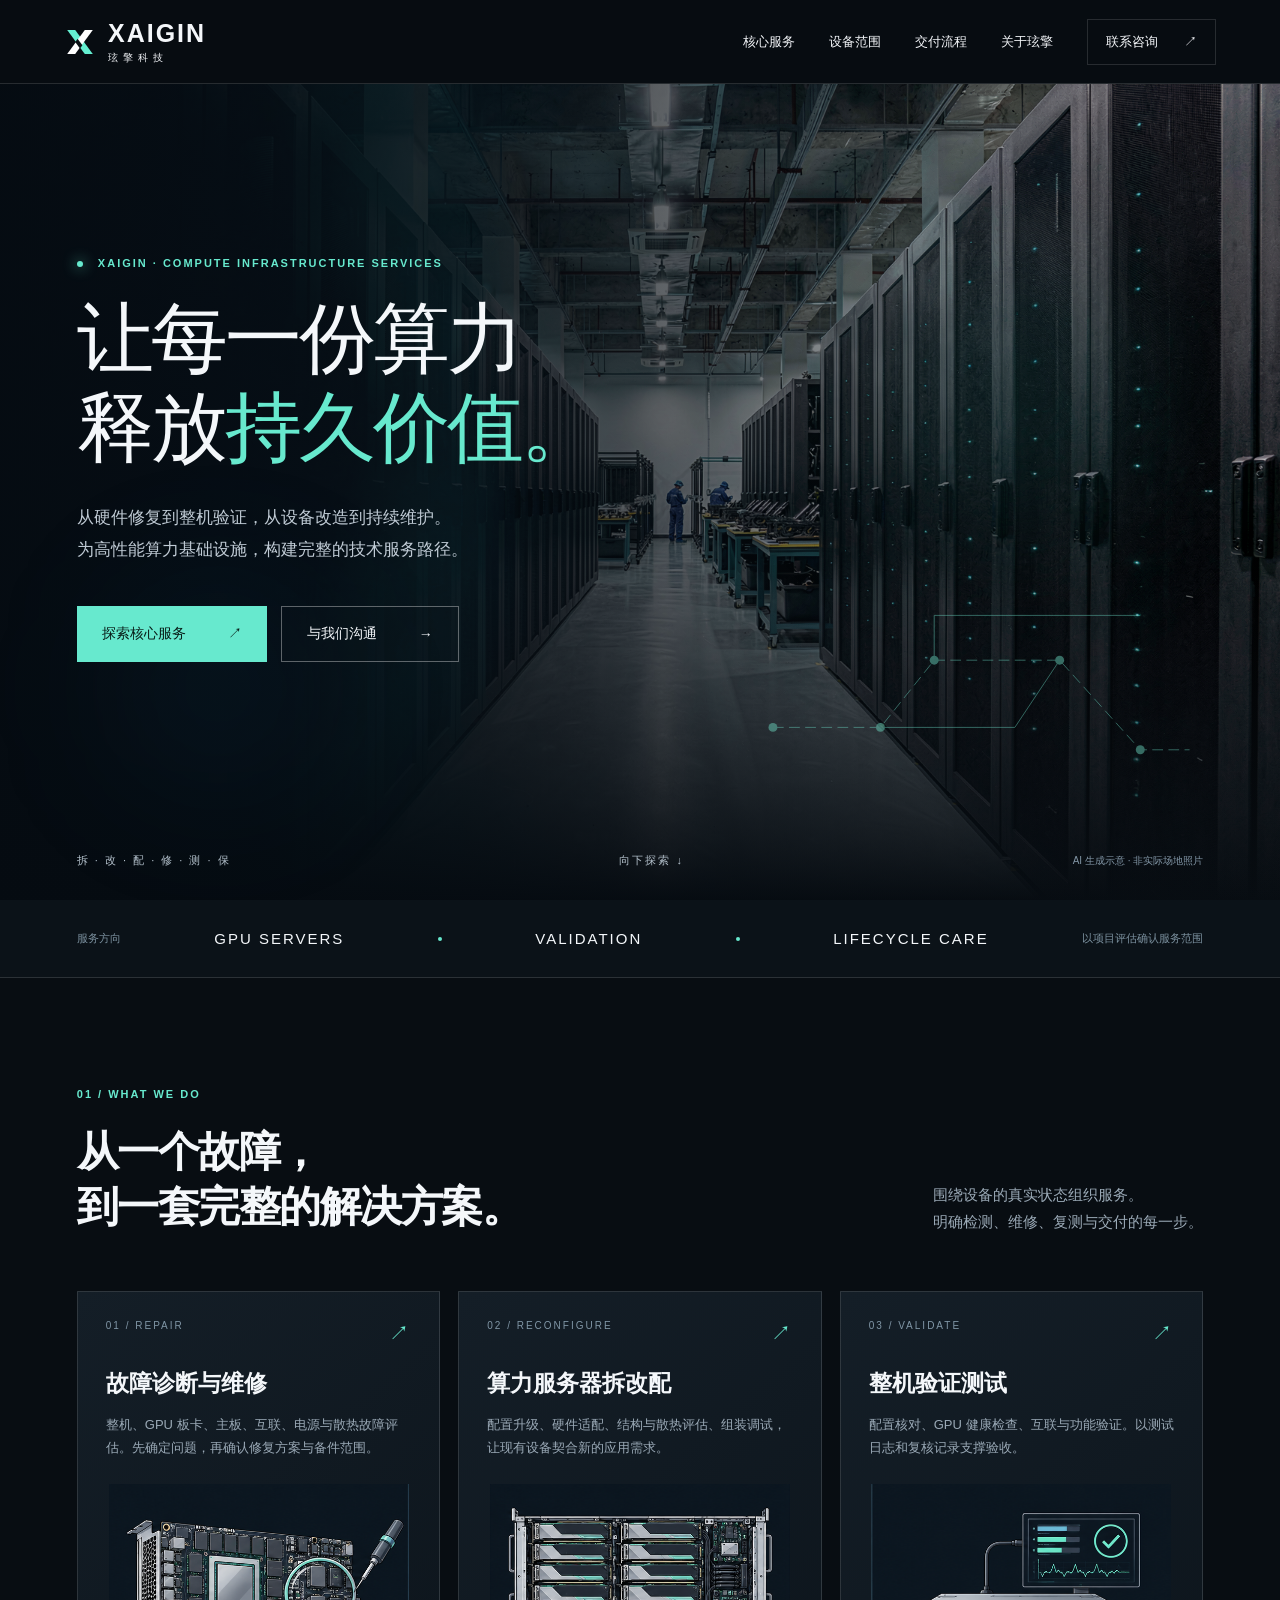
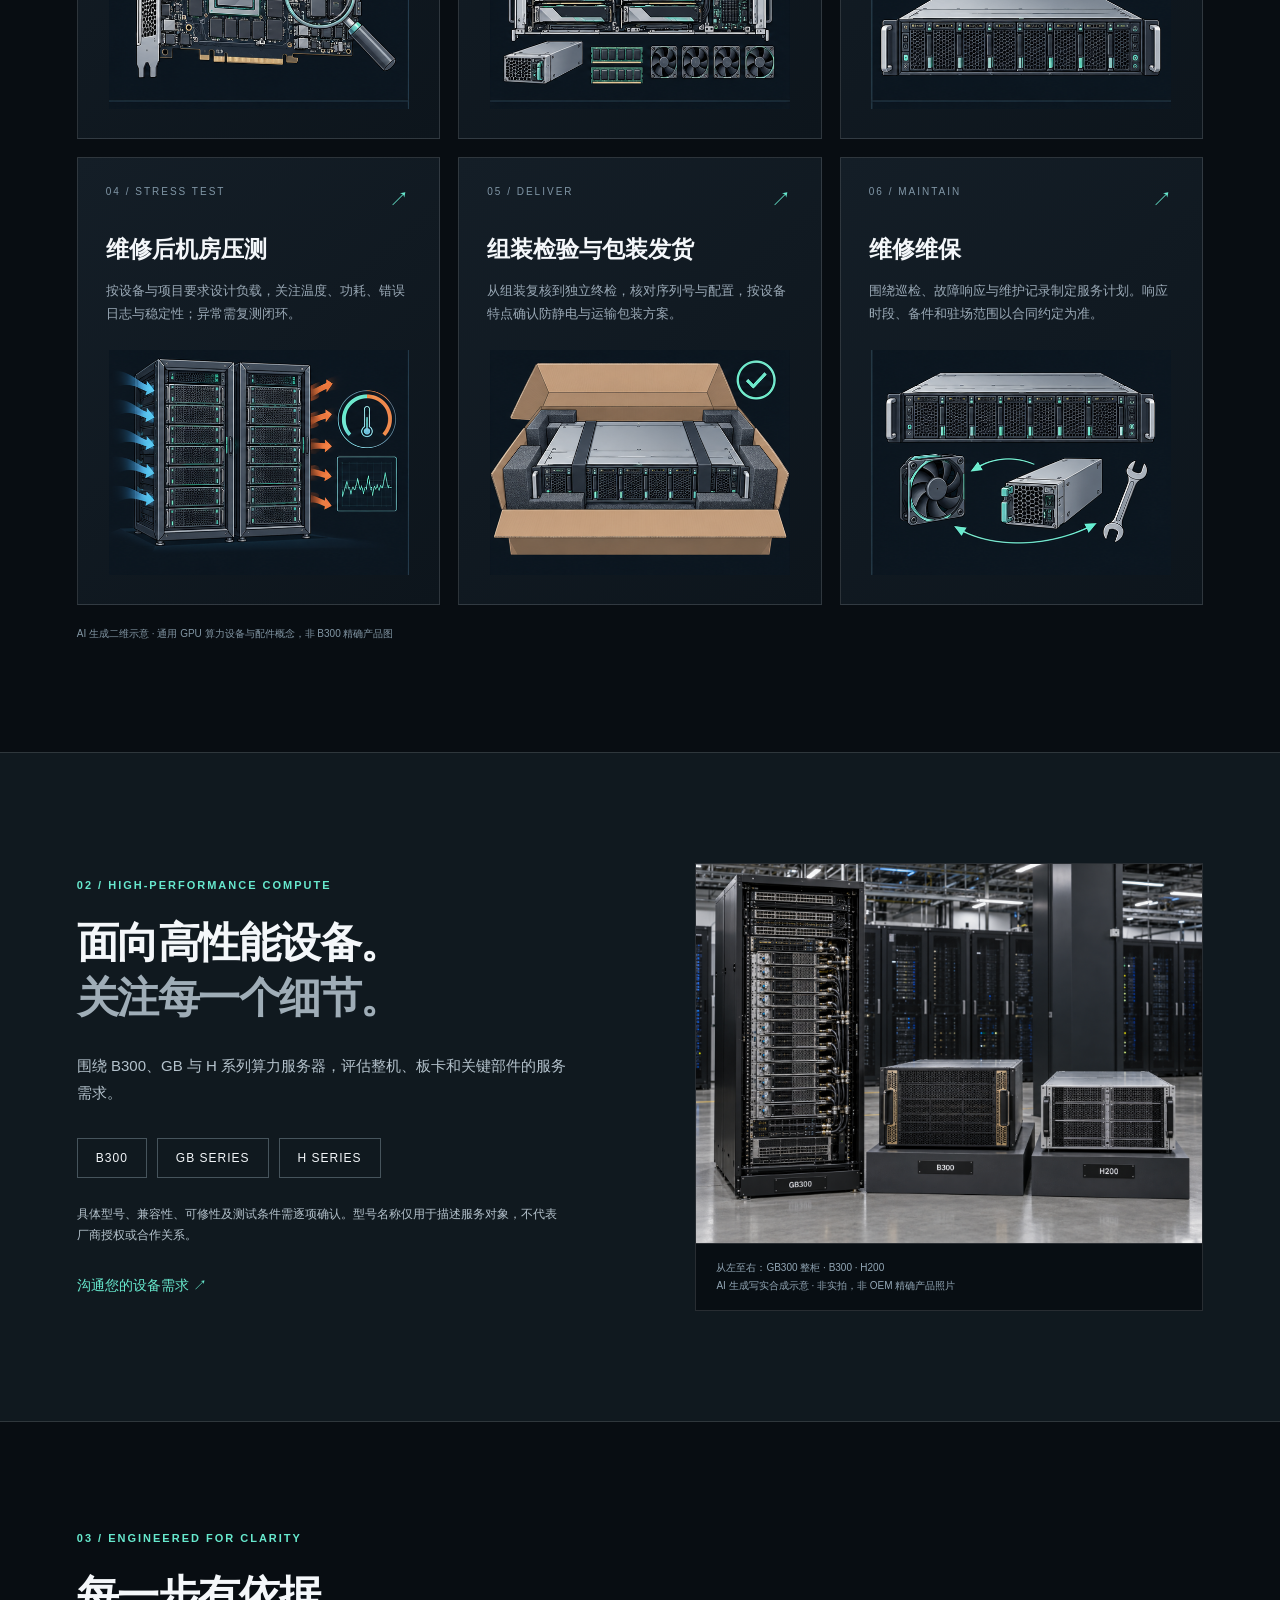
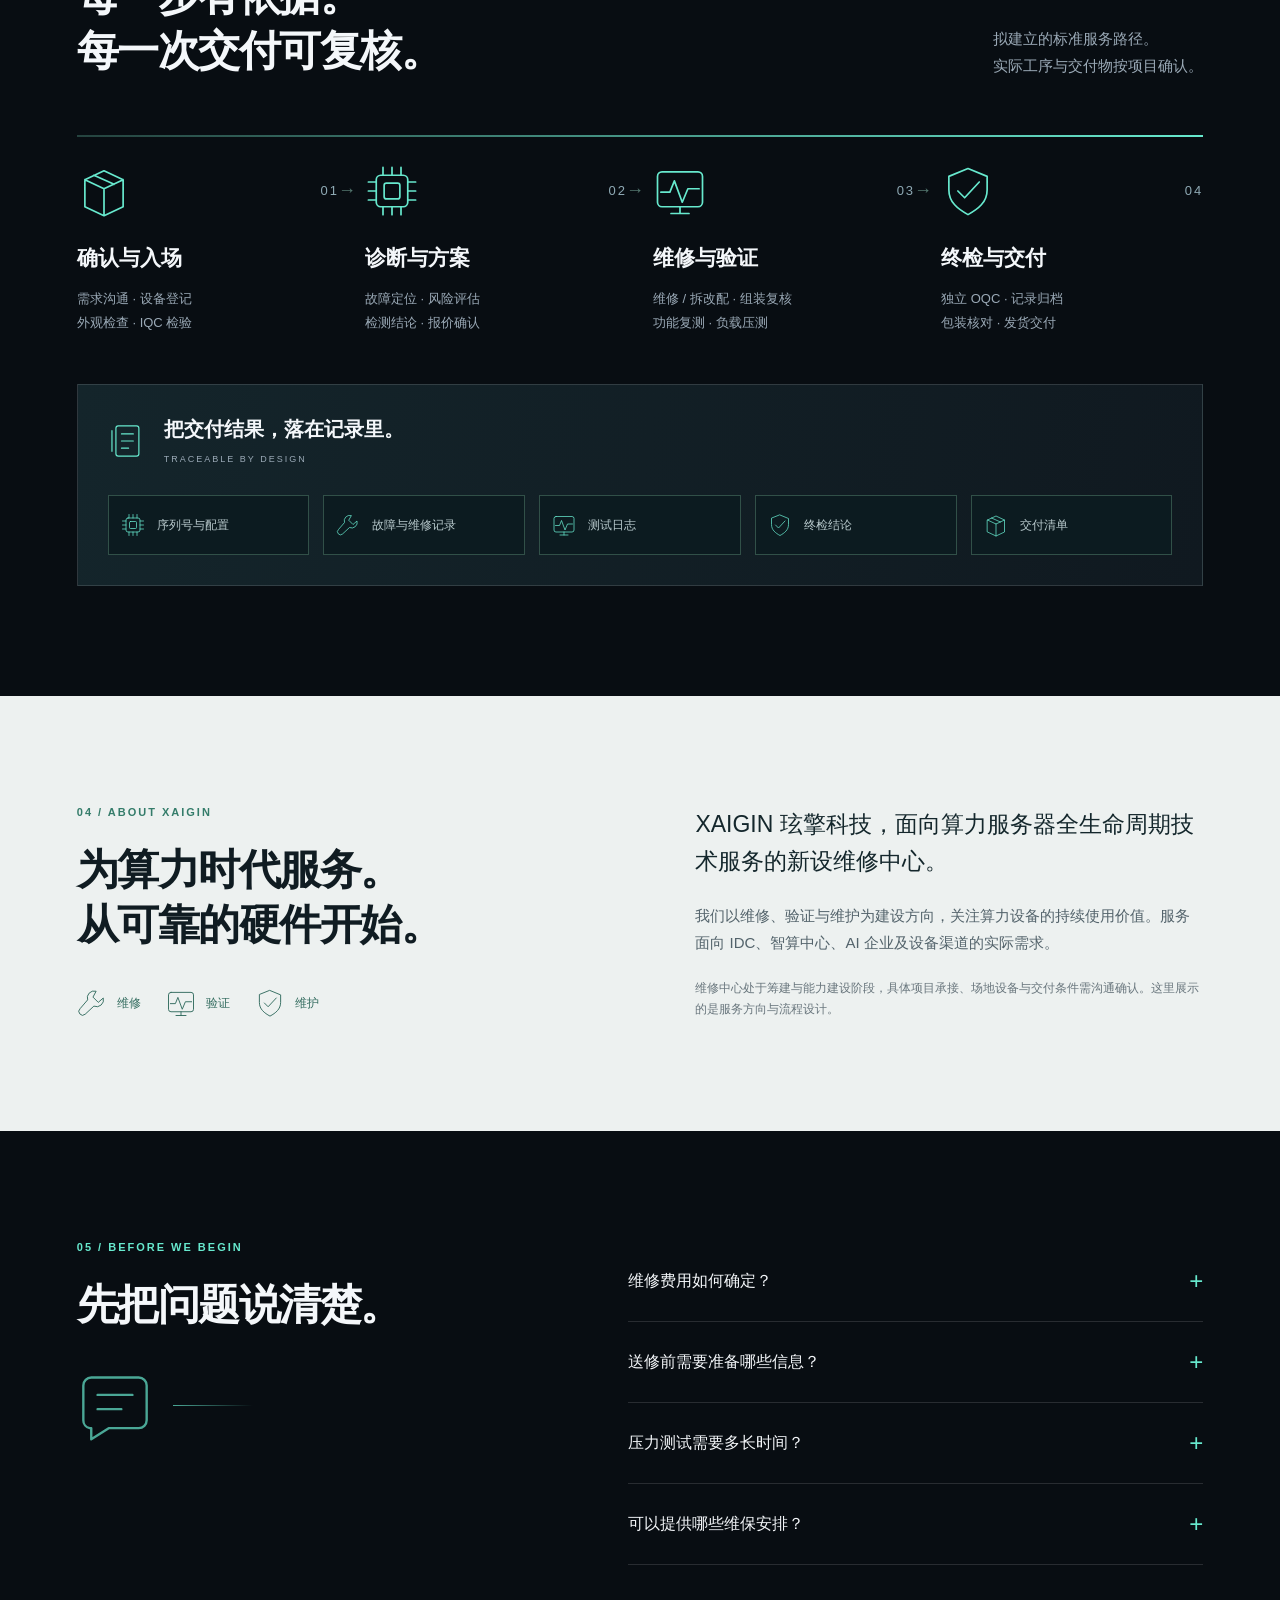
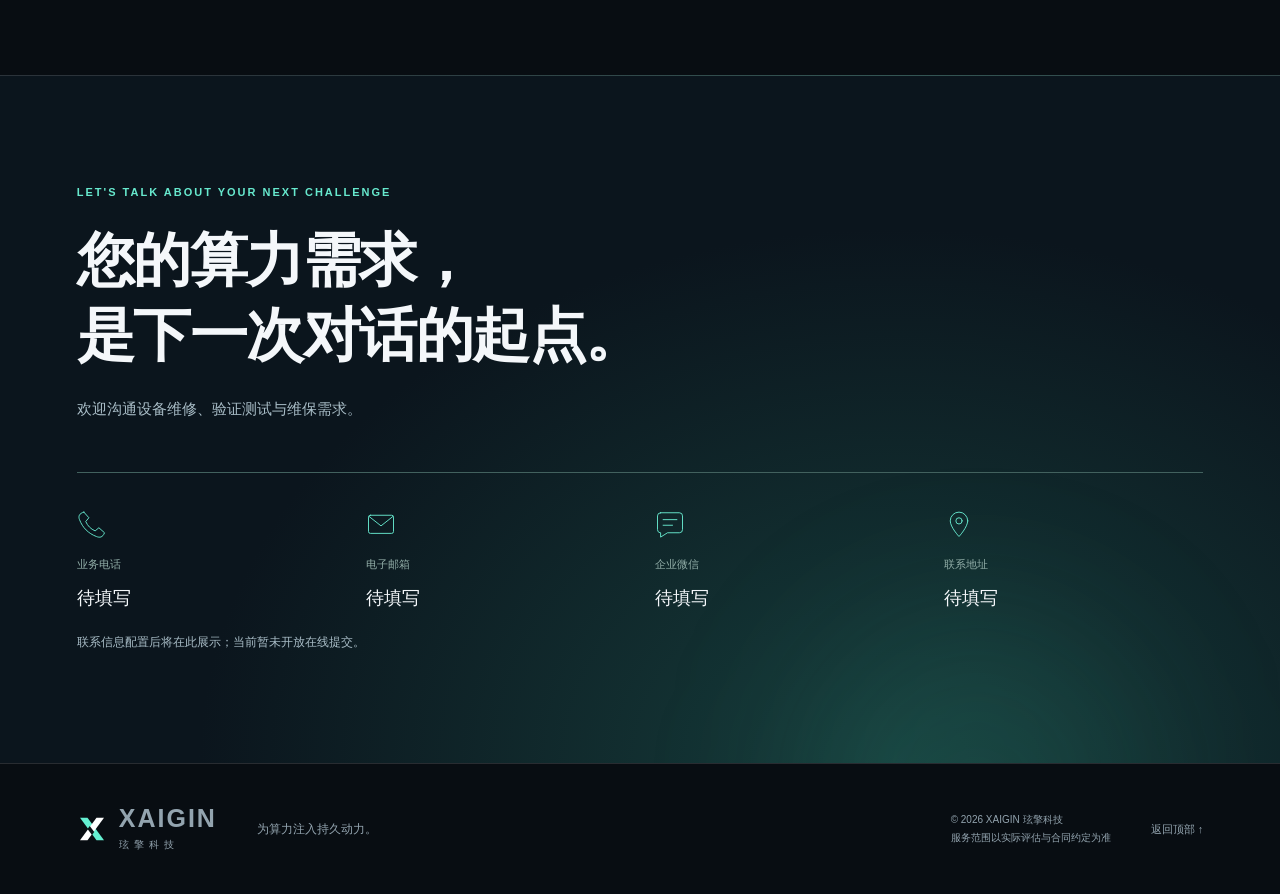
==== commit 56be3051: "Show GB300 B300 H200 photorealistic composite" ====
--- a/index.html
+++ b/index.html
@@ -27,7 +27,7 @@
 <article class="service-card reveal"><div class="card-top"><span>06 / MAINTAIN</span><span>↗</span></div><h3>维修维保</h3><p>围绕巡检、故障响应与维护记录制定服务计划。响应时段、备件和驻场范围以合同约定为准。</p><figure class="service-visual"><div class="sheet-cell"><img src="assets/service-codex.png" alt="服务器备件与定期维护二维示意" loading="lazy" width="1774" height="887" style="left:-200%;top:-100%"></div></figure></article>
 </div><p class="service-disclaimer">AI 生成二维示意 · 通用 GPU 算力设备与配件概念，非 B300 精确产品图</p></section>
 <!-- M04 / 设备与服务边界 -->
-<section class="platform-section" id="platforms"><div class="section platform-inner"><div class="platform-copy reveal"><div class="eyebrow">02 / HIGH-PERFORMANCE COMPUTE</div><h2>面向高性能设备。<br><span>关注每一个细节。</span></h2><p>围绕 B300、GB 与 H 系列算力服务器，评估整机、板卡和关键部件的服务需求。</p><div class="platform-tags"><span>B300</span><span>GB SERIES</span><span>H SERIES</span></div><p class="fine">具体型号、兼容性、可修性及测试条件需逐项确认。型号名称仅用于描述服务对象，不代表厂商授权或合作关系。</p><a class="text-link" href="#contact">沟通您的设备需求 ↗</a></div><figure class="device-figure reveal"><div class="device-concept"><img id="device-image" src="assets/service-codex.png" alt="AI生成的通用GPU服务器拆解与配件概念示意" loading="lazy" width="1774" height="887"></div><figcaption>AI 生成示意 · 非 OEM 精确产品照片</figcaption></figure></div></section>
+<section class="platform-section" id="platforms"><div class="section platform-inner"><div class="platform-copy reveal"><div class="eyebrow">02 / HIGH-PERFORMANCE COMPUTE</div><h2>面向高性能设备。<br><span>关注每一个细节。</span></h2><p>围绕 B300、GB 与 H 系列算力服务器，评估整机、板卡和关键部件的服务需求。</p><div class="platform-tags"><span>B300</span><span>GB SERIES</span><span>H SERIES</span></div><p class="fine">具体型号、兼容性、可修性及测试条件需逐项确认。型号名称仅用于描述服务对象，不代表厂商授权或合作关系。</p><a class="text-link" href="#contact">沟通您的设备需求 ↗</a></div><figure class="device-figure reveal"><div class="device-photo"><img id="device-image" src="assets/gb300-b300-h200-photo.png" alt="AI生成的GB300整柜、B300整机、H200整机并列写实合成示意" loading="lazy"></div><figcaption>从左至右：GB300 整柜 · B300 · H200<br>AI 生成写实合成示意 · 非实拍，非 OEM 精确产品照片</figcaption></figure></div></section>
 <!-- M05 / 交付流程 -->
 <section class="section" id="process"><div class="section-head reveal"><div><div class="eyebrow">03 / ENGINEERED FOR CLARITY</div><h2>每一步有依据。<br>每一次交付可复核。</h2></div><p>拟建立的标准服务路径。<br>实际工序与交付物按项目确认。</p></div><div class="flow-route" aria-hidden="true"></div><ol class="process-grid"><li class="reveal"><div class="process-icon"><svg class="" viewBox="0 0 48 48" aria-hidden="true" focusable="false"><use href="#icon-box"/></svg><span>01</span></div><h3>确认与入场</h3><p>需求沟通 · 设备登记<br>外观检查 · IQC 检验</p></li><li class="reveal"><div class="process-icon"><svg class="" viewBox="0 0 48 48" aria-hidden="true" focusable="false"><use href="#icon-chip"/></svg><span>02</span></div><h3>诊断与方案</h3><p>故障定位 · 风险评估<br>检测结论 · 报价确认</p></li><li class="reveal"><div class="process-icon"><svg class="" viewBox="0 0 48 48" aria-hidden="true" focusable="false"><use href="#icon-pulse"/></svg><span>03</span></div><h3>维修与验证</h3><p>维修 / 拆改配 · 组装复核<br>功能复测 · 负载压测</p></li><li class="reveal"><div class="process-icon"><svg class="" viewBox="0 0 48 48" aria-hidden="true" focusable="false"><use href="#icon-shield"/></svg><span>04</span></div><h3>终检与交付</h3><p>独立 OQC · 记录归档<br>包装核对 · 发货交付</p></li></ol><div class="trace-panel reveal"><div class="trace-heading"><svg class="" viewBox="0 0 48 48" aria-hidden="true" focusable="false"><use href="#icon-list"/></svg><div><h3>把交付结果，落在记录里。</h3><p>TRACEABLE BY DESIGN</p></div></div><ol class="trace-items"><li><svg class="" viewBox="0 0 48 48" aria-hidden="true" focusable="false"><use href="#icon-chip"/></svg><span>序列号与配置</span></li><li><svg class="" viewBox="0 0 48 48" aria-hidden="true" focusable="false"><use href="#icon-wrench"/></svg><span>故障与维修记录</span></li><li><svg class="" viewBox="0 0 48 48" aria-hidden="true" focusable="false"><use href="#icon-pulse"/></svg><span>测试日志</span></li><li><svg class="" viewBox="0 0 48 48" aria-hidden="true" focusable="false"><use href="#icon-shield"/></svg><span>终检结论</span></li><li><svg class="" viewBox="0 0 48 48" aria-hidden="true" focusable="false"><use href="#icon-box"/></svg><span>交付清单</span></li></ol></div></section>
 <!-- M06 / 公司定位 -->
--- a/styles/site.css
+++ b/styles/site.css
@@ -22,10 +22,13 @@
 .sheet-cell{position:relative;width:100%;aspect-ratio:4/3;overflow:hidden;max-width:300px}.service-visual .sheet-cell img{position:absolute;width:300%;height:200%;max-width:none;object-fit:fill}.service-card:hover .sheet-cell img{transform:none}.service-card:hover .sheet-cell{transform:translateY(-4px)}.sheet-cell{transition:transform .4s}
 
 /* M19–20 / 图形化流程、追溯节点和浏览定位 */
-.icon-defs{position:absolute;width:0;height:0;overflow:hidden}svg use{fill:none;stroke:currentColor;stroke-width:1.5;stroke-linecap:round;stroke-linejoin:round}.read-progress{position:absolute;left:0;bottom:-1px;width:100%;height:2px;background:var(--accent);transform:scaleX(0);transform-origin:left;pointer-events:none}.header nav a[aria-current="location"]{color:var(--accent)}.hero-network{position:absolute;right:6%;bottom:110px;width:35%;max-width:500px;fill:none;stroke:#71e8d0;stroke-width:1;opacity:.45;animation:network-breathe 7s ease-in-out infinite}.hero-network circle{fill:#6fe1c8;stroke:none}.network-path{stroke-dasharray:12 6;animation:network-travel 12s linear infinite}.device-concept{position:relative;aspect-ratio:4/3;width:100%;overflow:hidden}.device-concept img{position:absolute;width:300%;height:200%;max-width:none;left:-100%;top:0;object-fit:fill}.device-figure{min-height:0}.process-icon{display:flex;justify-content:space-between;align-items:center;margin-bottom:25px;color:var(--accent)}.process-icon svg{width:54px;height:54px}.process-icon span{font-size:13px;font-weight:400;letter-spacing:2px;color:#8faab5}.flow-route{height:2px;margin:0 0 27px;background:linear-gradient(90deg,#25433f 0%,#67e9ce 50%,#25433f 100%);background-size:200% 100%;animation:route-light 9s ease-in-out infinite}.process-grid li{padding-top:0;border-top:0;position:relative}.process-grid li:not(:last-child)::after{content:'→';position:absolute;right:-17px;top:16px;color:#547870;font-size:18px}.trace-panel{display:block;padding:30px}.trace-heading{display:flex;gap:18px;align-items:center}.trace-heading>svg{width:38px;height:38px;color:var(--accent)}.trace-heading p{font-size:9px;letter-spacing:2px}.trace-items{display:grid;grid-template-columns:repeat(5,1fr);gap:14px;list-style:none;padding:0;margin:28px 0 0}.trace-items li{display:flex;align-items:center;gap:12px;padding:17px 12px;border:1px solid #315048;background:#0c1b20;font-size:12px;color:#b9cacd}.trace-items svg{width:24px;height:24px;flex-shrink:0;color:var(--accent)}.about-pillars{display:flex;gap:25px;margin-top:35px;color:#326b5e}.about-pillars>div{display:flex;align-items:center;gap:10px;font-size:12px}.about-pillars svg{width:30px;height:30px}.faq-graphic{display:flex;align-items:center;gap:20px;margin-top:35px;color:var(--accent);opacity:.7}.faq-graphic>svg{width:76px;height:76px}.faq-signal{width:80px;height:1px;background:linear-gradient(90deg,#67e9ce,transparent)}.contact-icon{color:var(--accent);margin-bottom:18px}.contact-icon svg{display:block;width:30px;height:30px}.contact-grid>div{padding-top:6px}.service-grid .reveal:nth-child(3n+2){transition-delay:.07s}.service-grid .reveal:nth-child(3n){transition-delay:.14s}@keyframes network-breathe{0%,100%{opacity:.25}50%{opacity:.5}}@keyframes network-travel{to{stroke-dashoffset:-180}}@keyframes route-light{0%,100%{background-position:0% 50%}50%{background-position:100% 50%}}
+.icon-defs{position:absolute;width:0;height:0;overflow:hidden}svg use{fill:none;stroke:currentColor;stroke-width:1.5;stroke-linecap:round;stroke-linejoin:round}.read-progress{position:absolute;left:0;bottom:-1px;width:100%;height:2px;background:var(--accent);transform:scaleX(0);transform-origin:left;pointer-events:none}.header nav a[aria-current="location"]{color:var(--accent)}.hero-network{position:absolute;right:6%;bottom:110px;width:35%;max-width:500px;fill:none;stroke:#71e8d0;stroke-width:1;opacity:.45;animation:network-breathe 7s ease-in-out infinite}.hero-network circle{fill:#6fe1c8;stroke:none}.network-path{stroke-dasharray:12 6;animation:network-travel 12s linear infinite}.device-figure{min-height:0}.process-icon{display:flex;justify-content:space-between;align-items:center;margin-bottom:25px;color:var(--accent)}.process-icon svg{width:54px;height:54px}.process-icon span{font-size:13px;font-weight:400;letter-spacing:2px;color:#8faab5}.flow-route{height:2px;margin:0 0 27px;background:linear-gradient(90deg,#25433f 0%,#67e9ce 50%,#25433f 100%);background-size:200% 100%;animation:route-light 9s ease-in-out infinite}.process-grid li{padding-top:0;border-top:0;position:relative}.process-grid li:not(:last-child)::after{content:'→';position:absolute;right:-17px;top:16px;color:#547870;font-size:18px}.trace-panel{display:block;padding:30px}.trace-heading{display:flex;gap:18px;align-items:center}.trace-heading>svg{width:38px;height:38px;color:var(--accent)}.trace-heading p{font-size:9px;letter-spacing:2px}.trace-items{display:grid;grid-template-columns:repeat(5,1fr);gap:14px;list-style:none;padding:0;margin:28px 0 0}.trace-items li{display:flex;align-items:center;gap:12px;padding:17px 12px;border:1px solid #315048;background:#0c1b20;font-size:12px;color:#b9cacd}.trace-items svg{width:24px;height:24px;flex-shrink:0;color:var(--accent)}.about-pillars{display:flex;gap:25px;margin-top:35px;color:#326b5e}.about-pillars>div{display:flex;align-items:center;gap:10px;font-size:12px}.about-pillars svg{width:30px;height:30px}.faq-graphic{display:flex;align-items:center;gap:20px;margin-top:35px;color:var(--accent);opacity:.7}.faq-graphic>svg{width:76px;height:76px}.faq-signal{width:80px;height:1px;background:linear-gradient(90deg,#67e9ce,transparent)}.contact-icon{color:var(--accent);margin-bottom:18px}.contact-icon svg{display:block;width:30px;height:30px}.contact-grid>div{padding-top:6px}.service-grid .reveal:nth-child(3n+2){transition-delay:.07s}.service-grid .reveal:nth-child(3n){transition-delay:.14s}@keyframes network-breathe{0%,100%{opacity:.25}50%{opacity:.5}}@keyframes network-travel{to{stroke-dashoffset:-180}}@keyframes route-light{0%,100%{background-position:0% 50%}50%{background-position:100% 50%}}
 @media(max-width:1100px){.trace-items{grid-template-columns:repeat(3,1fr)}}
-@media(max-width:800px){.hero-network{display:none}.trace-items{grid-template-columns:repeat(2,1fr)}.process-grid li:nth-child(2)::after{display:none}.process-grid li:nth-child(3)::after{display:block}.faq-graphic{display:none}.device-concept img{height:200%}}
-@media(max-width:480px){.trace-panel{padding:22px 18px}.trace-items{gap:9px}.trace-items li{font-size:10px;padding:13px 10px;gap:8px}.trace-items svg{width:20px;height:20px}.process-icon svg{width:43px;height:43px}.process-icon{margin-bottom:20px}.about-pillars{gap:20px}.about-pillars svg{width:25px;height:25px}.contact-icon svg{width:27px;height:27px}.service-grid .reveal{transition-delay:0s!important}.device-concept img{height:200%}}
+@media(max-width:800px){.hero-network{display:none}.trace-items{grid-template-columns:repeat(2,1fr)}.process-grid li:nth-child(2)::after{display:none}.process-grid li:nth-child(3)::after{display:block}.faq-graphic{display:none}}
+@media(max-width:480px){.trace-panel{padding:22px 18px}.trace-items{gap:9px}.trace-items li{font-size:10px;padding:13px 10px;gap:8px}.trace-items svg{width:20px;height:20px}.process-icon svg{width:43px;height:43px}.process-icon{margin-bottom:20px}.about-pillars{gap:20px}.about-pillars svg{width:25px;height:25px}.contact-icon svg{width:27px;height:27px}.service-grid .reveal{transition-delay:0s!important}}
 @media(prefers-reduced-motion:reduce){.hero-network,.network-path,.flow-route{animation:none}.sheet-cell{transition:none}}
 
 @media(max-width:480px){.contact-inner h2{font-size:30px;letter-spacing:-.8px}}
+
+/* M04 / 三设备写实合成图，完整显示原图。 */
+.device-photo{width:100%;aspect-ratio:4/3;background:#0b1117;display:flex;align-items:center}.device-photo img{display:block;width:100%;height:auto;max-height:none;object-fit:contain}.device-figure figcaption{line-height:1.8}
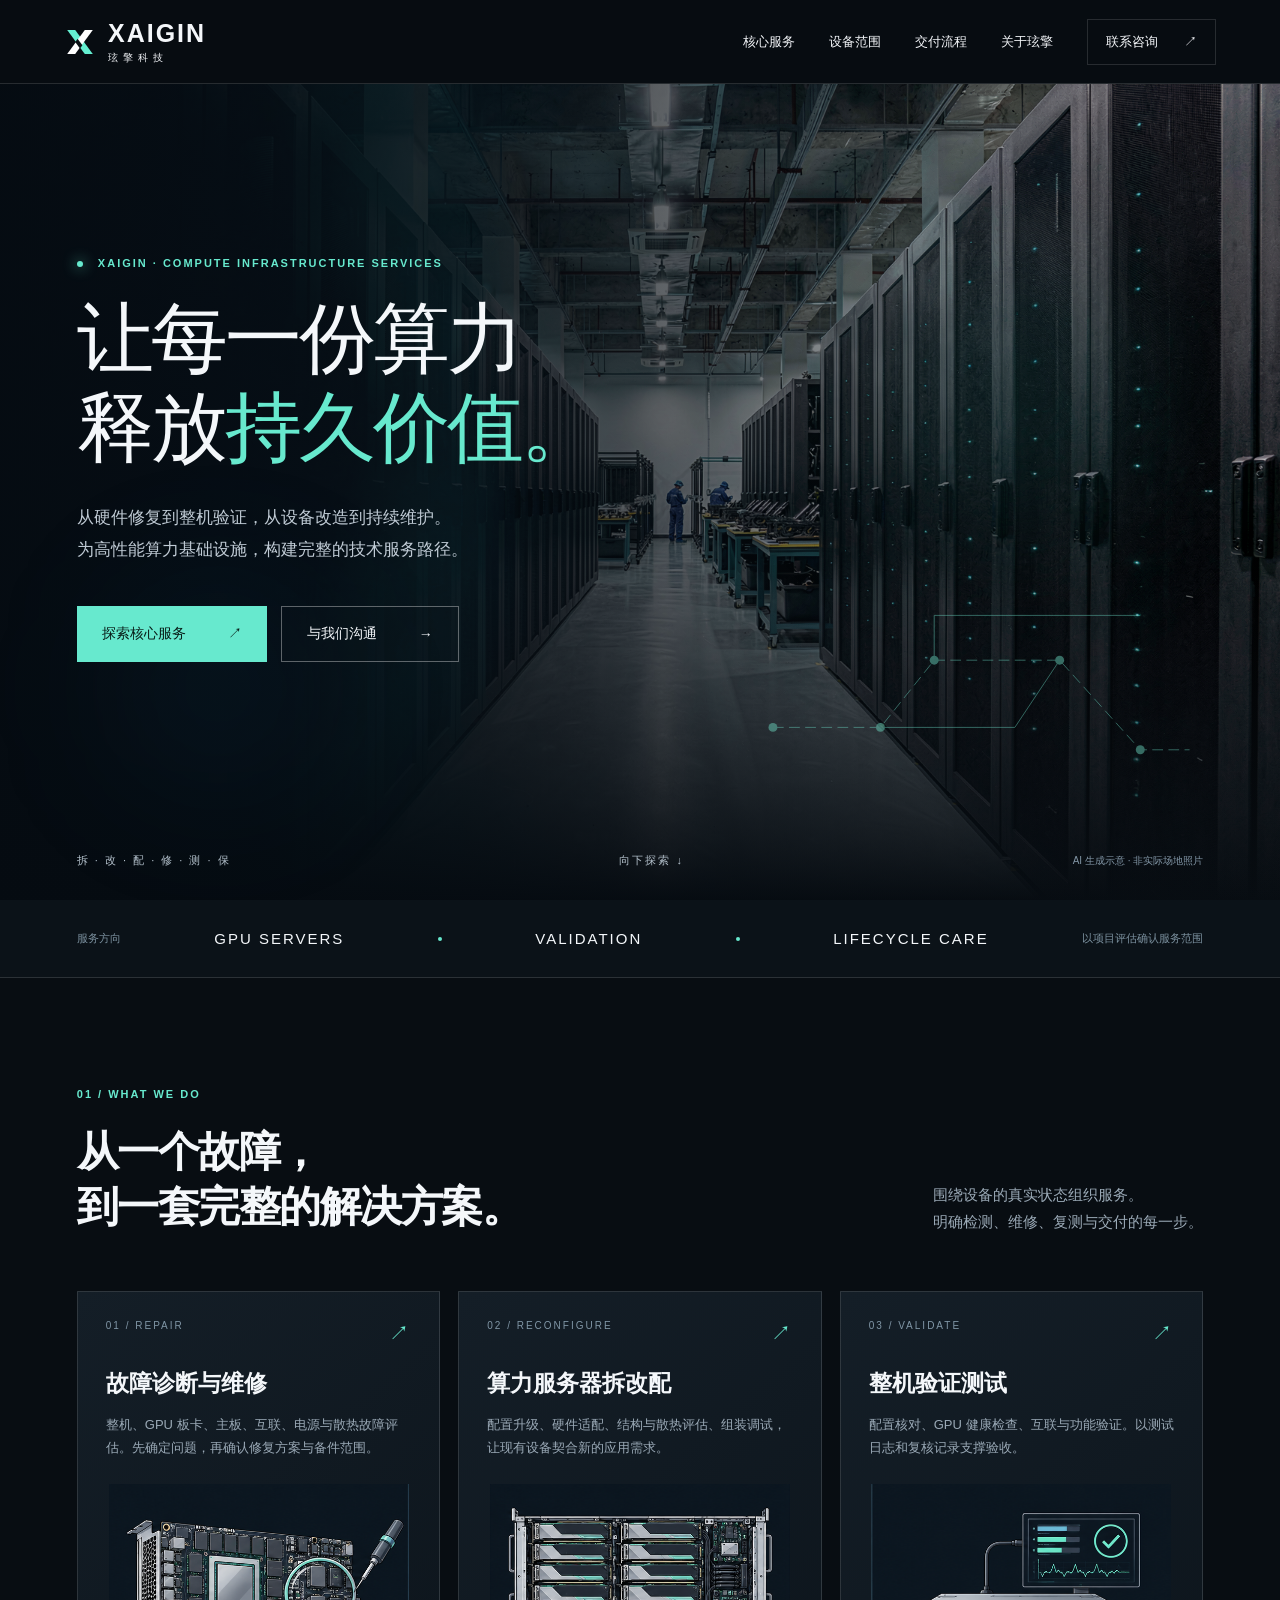
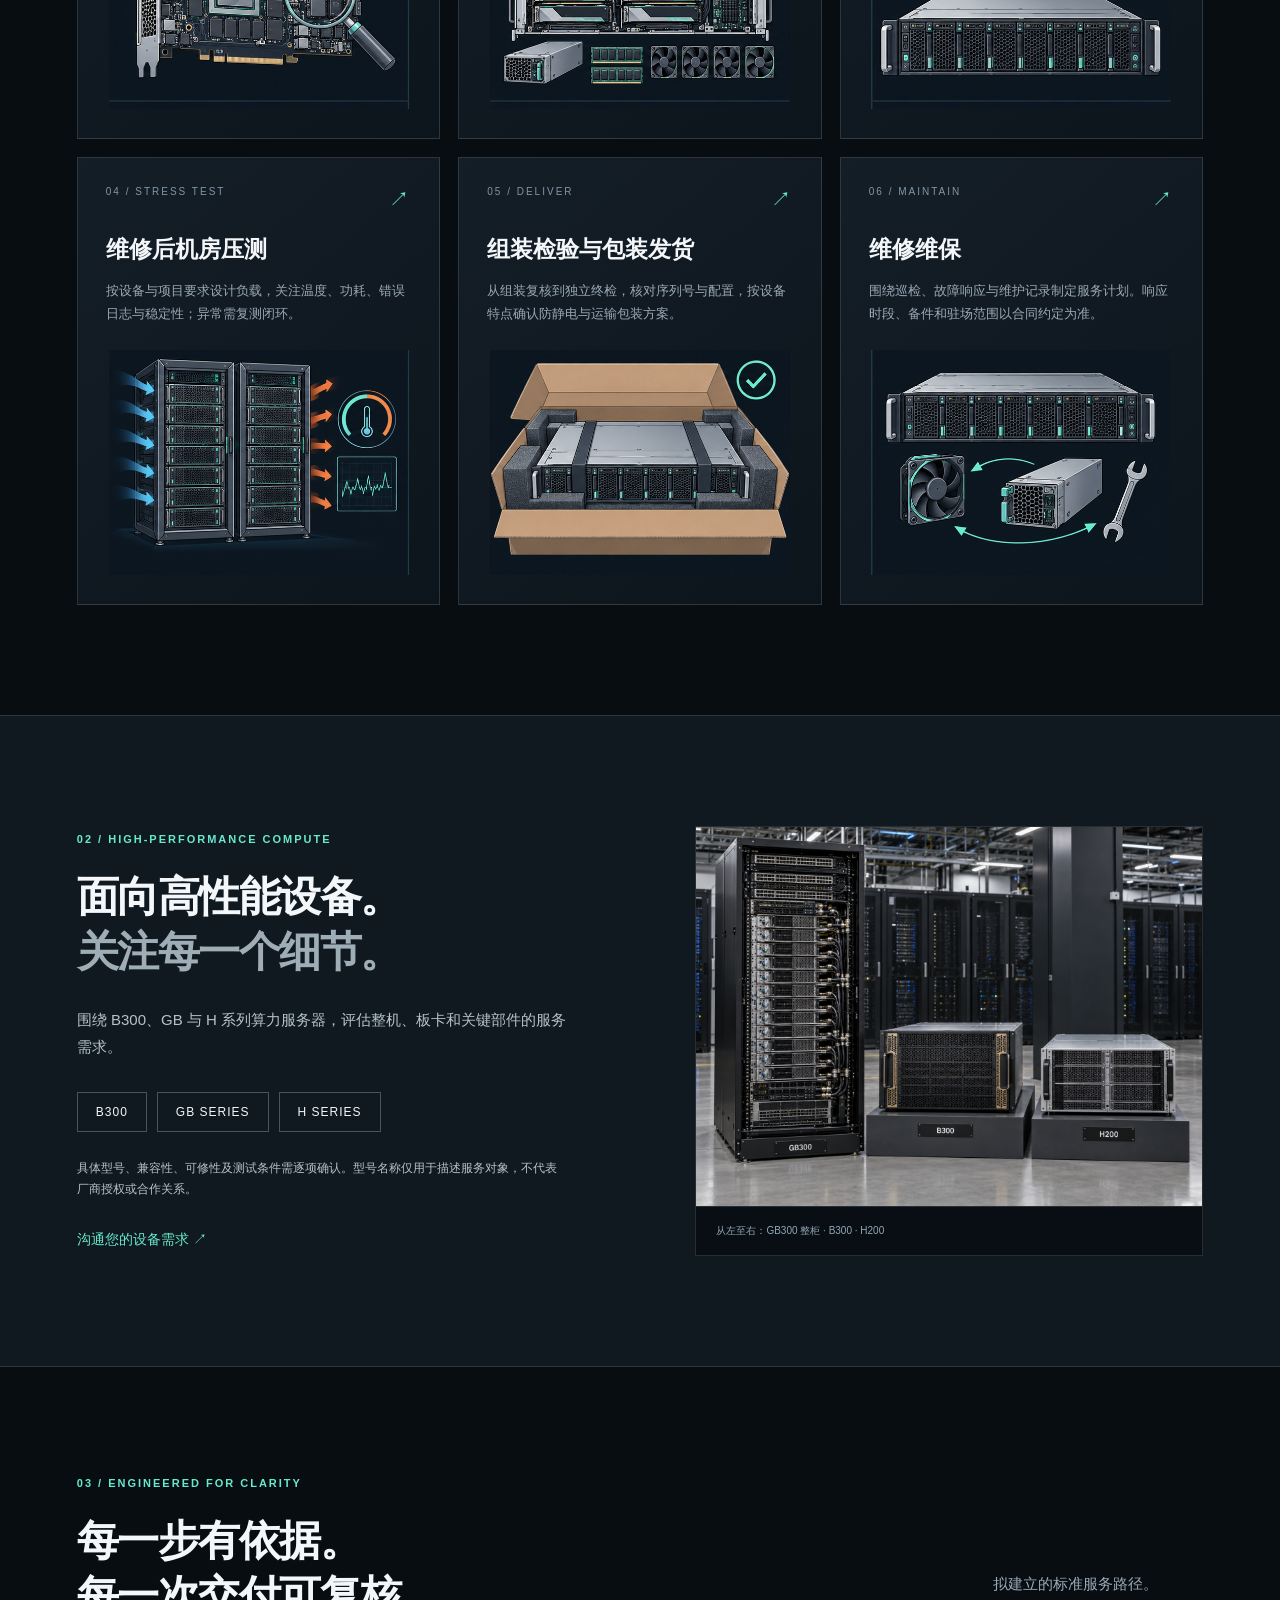
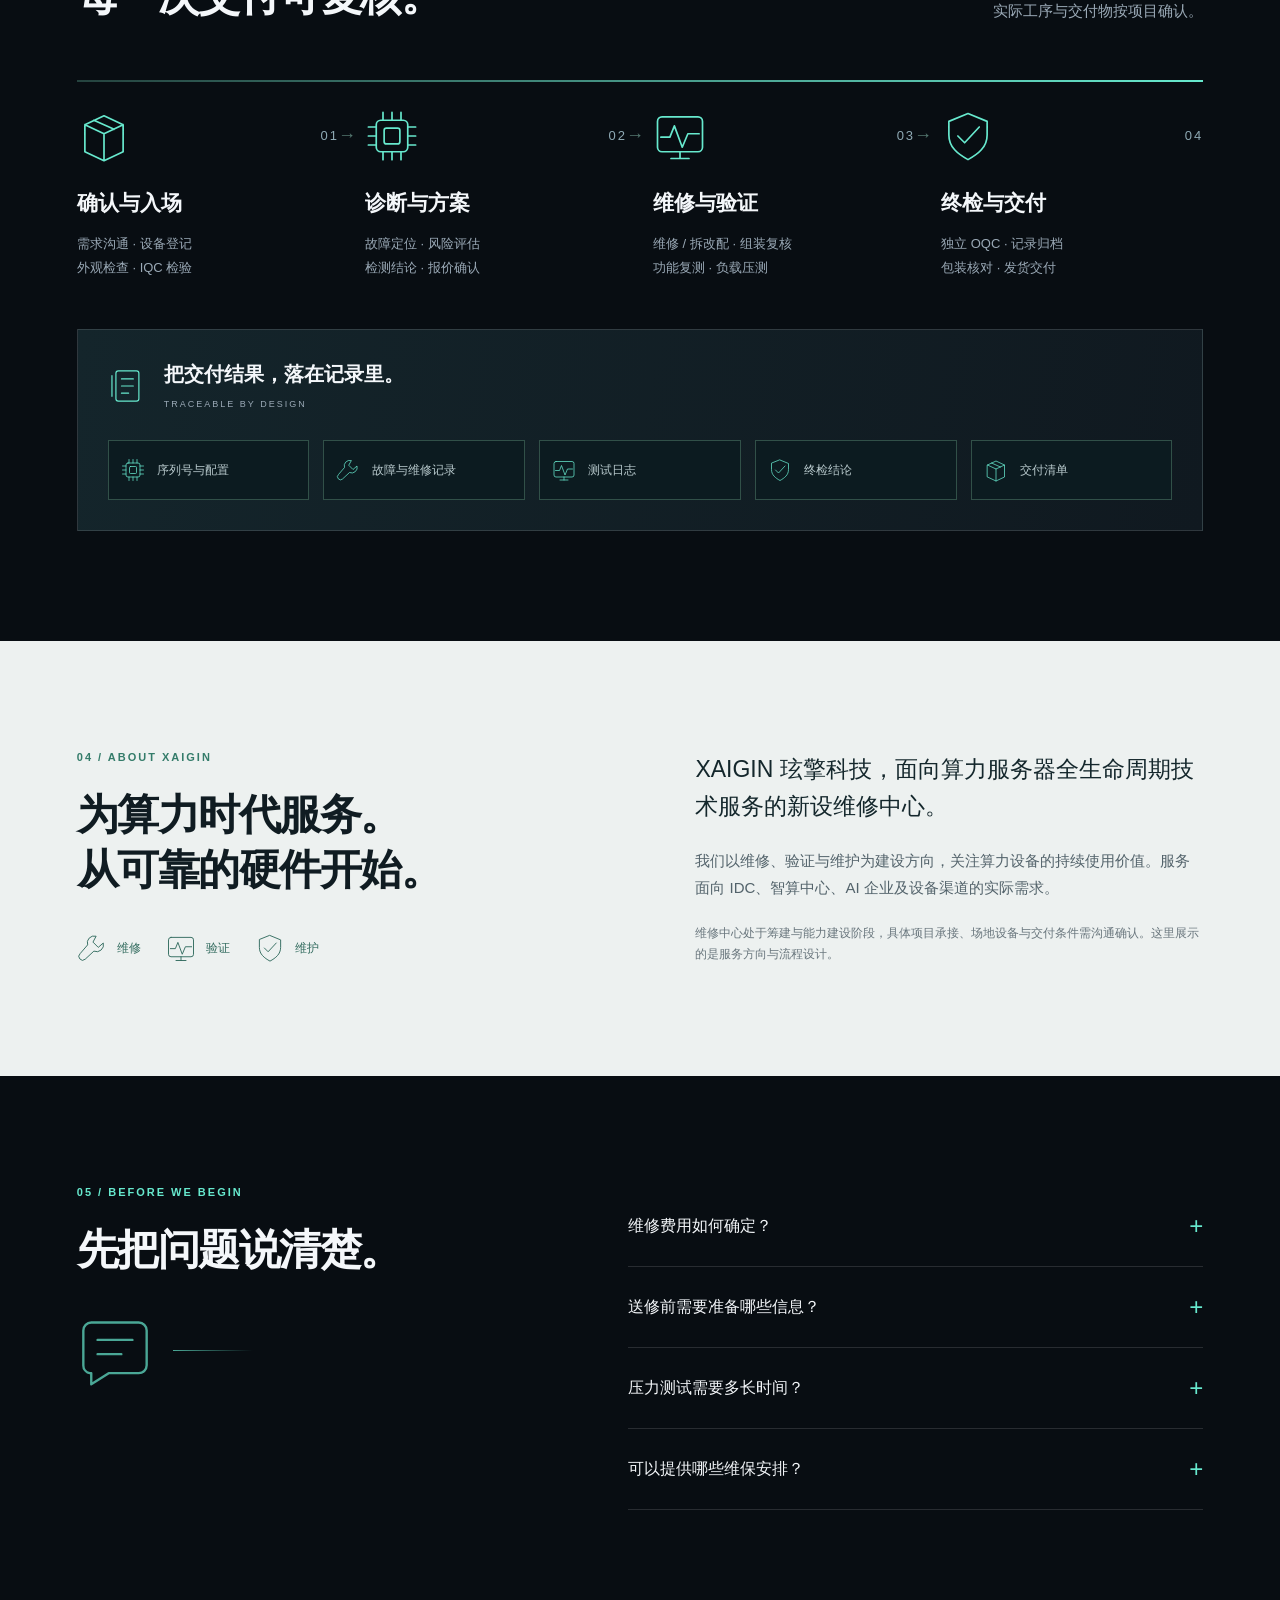
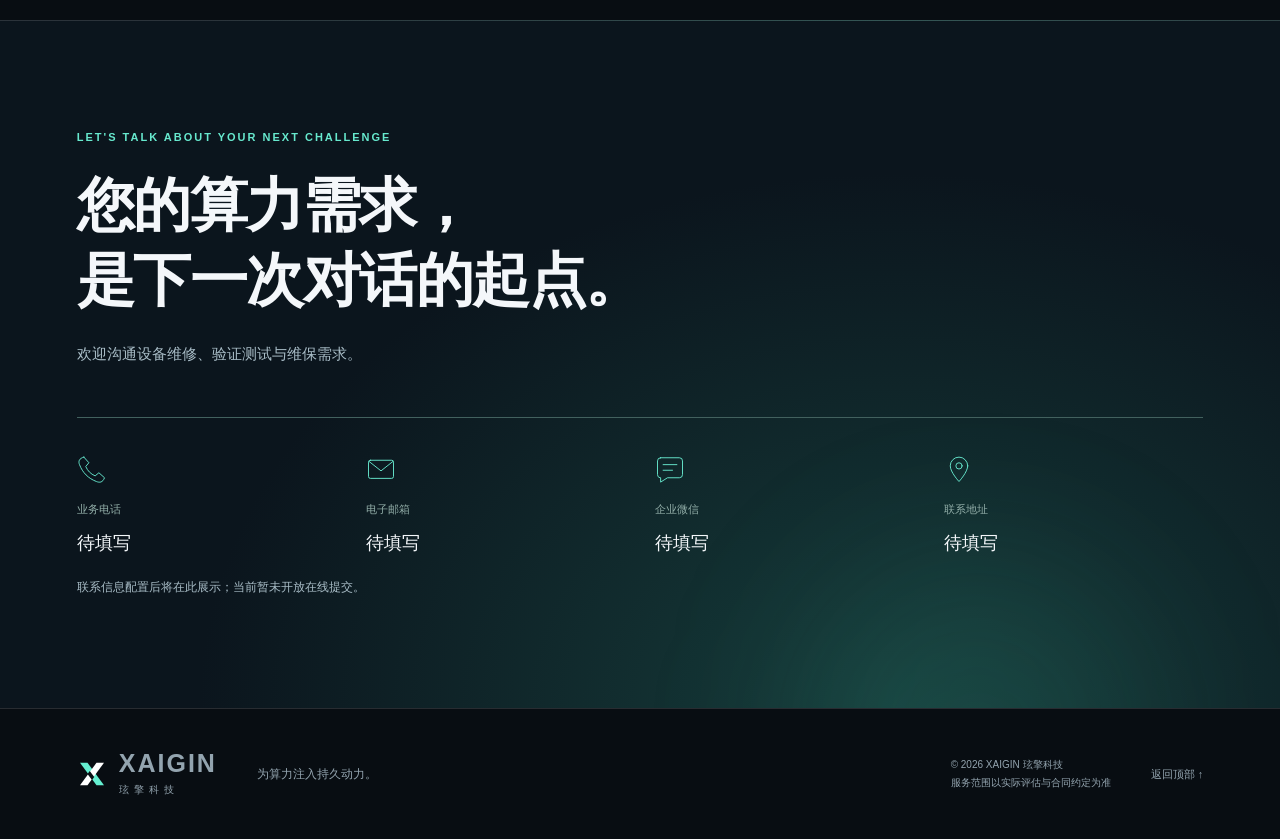
==== commit 49aa6660: "Remove requested image captions" ====
--- a/index.html
+++ b/index.html
@@ -25,9 +25,9 @@
 <article class="service-card reveal"><div class="card-top"><span>04 / STRESS TEST</span><span>↗</span></div><h3>维修后机房压测</h3><p>按设备与项目要求设计负载，关注温度、功耗、错误日志与稳定性；异常需复测闭环。</p><figure class="service-visual"><div class="sheet-cell"><img src="assets/service-codex.png" alt="GPU机柜与温度负载监测二维示意" loading="lazy" width="1774" height="887" style="left:-0%;top:-100%"></div></figure></article>
 <article class="service-card reveal"><div class="card-top"><span>05 / DELIVER</span><span>↗</span></div><h3>组装检验与包装发货</h3><p>从组装复核到独立终检，核对序列号与配置，按设备特点确认防静电与运输包装方案。</p><figure class="service-visual"><div class="sheet-cell"><img src="assets/service-codex.png" alt="GPU服务器终检与防护包装二维示意" loading="lazy" width="1774" height="887" style="left:-100%;top:-100%"></div></figure></article>
 <article class="service-card reveal"><div class="card-top"><span>06 / MAINTAIN</span><span>↗</span></div><h3>维修维保</h3><p>围绕巡检、故障响应与维护记录制定服务计划。响应时段、备件和驻场范围以合同约定为准。</p><figure class="service-visual"><div class="sheet-cell"><img src="assets/service-codex.png" alt="服务器备件与定期维护二维示意" loading="lazy" width="1774" height="887" style="left:-200%;top:-100%"></div></figure></article>
-</div><p class="service-disclaimer">AI 生成二维示意 · 通用 GPU 算力设备与配件概念，非 B300 精确产品图</p></section>
+</div></section>
 <!-- M04 / 设备与服务边界 -->
-<section class="platform-section" id="platforms"><div class="section platform-inner"><div class="platform-copy reveal"><div class="eyebrow">02 / HIGH-PERFORMANCE COMPUTE</div><h2>面向高性能设备。<br><span>关注每一个细节。</span></h2><p>围绕 B300、GB 与 H 系列算力服务器，评估整机、板卡和关键部件的服务需求。</p><div class="platform-tags"><span>B300</span><span>GB SERIES</span><span>H SERIES</span></div><p class="fine">具体型号、兼容性、可修性及测试条件需逐项确认。型号名称仅用于描述服务对象，不代表厂商授权或合作关系。</p><a class="text-link" href="#contact">沟通您的设备需求 ↗</a></div><figure class="device-figure reveal"><div class="device-photo"><img id="device-image" src="assets/gb300-b300-h200-photo.png" alt="AI生成的GB300整柜、B300整机、H200整机并列写实合成示意" loading="lazy"></div><figcaption>从左至右：GB300 整柜 · B300 · H200<br>AI 生成写实合成示意 · 非实拍，非 OEM 精确产品照片</figcaption></figure></div></section>
+<section class="platform-section" id="platforms"><div class="section platform-inner"><div class="platform-copy reveal"><div class="eyebrow">02 / HIGH-PERFORMANCE COMPUTE</div><h2>面向高性能设备。<br><span>关注每一个细节。</span></h2><p>围绕 B300、GB 与 H 系列算力服务器，评估整机、板卡和关键部件的服务需求。</p><div class="platform-tags"><span>B300</span><span>GB SERIES</span><span>H SERIES</span></div><p class="fine">具体型号、兼容性、可修性及测试条件需逐项确认。型号名称仅用于描述服务对象，不代表厂商授权或合作关系。</p><a class="text-link" href="#contact">沟通您的设备需求 ↗</a></div><figure class="device-figure reveal"><div class="device-photo"><img id="device-image" src="assets/gb300-b300-h200-photo.png" alt="AI生成的GB300整柜、B300整机、H200整机并列写实合成示意" loading="lazy"></div><figcaption>从左至右：GB300 整柜 · B300 · H200</figcaption></figure></div></section>
 <!-- M05 / 交付流程 -->
 <section class="section" id="process"><div class="section-head reveal"><div><div class="eyebrow">03 / ENGINEERED FOR CLARITY</div><h2>每一步有依据。<br>每一次交付可复核。</h2></div><p>拟建立的标准服务路径。<br>实际工序与交付物按项目确认。</p></div><div class="flow-route" aria-hidden="true"></div><ol class="process-grid"><li class="reveal"><div class="process-icon"><svg class="" viewBox="0 0 48 48" aria-hidden="true" focusable="false"><use href="#icon-box"/></svg><span>01</span></div><h3>确认与入场</h3><p>需求沟通 · 设备登记<br>外观检查 · IQC 检验</p></li><li class="reveal"><div class="process-icon"><svg class="" viewBox="0 0 48 48" aria-hidden="true" focusable="false"><use href="#icon-chip"/></svg><span>02</span></div><h3>诊断与方案</h3><p>故障定位 · 风险评估<br>检测结论 · 报价确认</p></li><li class="reveal"><div class="process-icon"><svg class="" viewBox="0 0 48 48" aria-hidden="true" focusable="false"><use href="#icon-pulse"/></svg><span>03</span></div><h3>维修与验证</h3><p>维修 / 拆改配 · 组装复核<br>功能复测 · 负载压测</p></li><li class="reveal"><div class="process-icon"><svg class="" viewBox="0 0 48 48" aria-hidden="true" focusable="false"><use href="#icon-shield"/></svg><span>04</span></div><h3>终检与交付</h3><p>独立 OQC · 记录归档<br>包装核对 · 发货交付</p></li></ol><div class="trace-panel reveal"><div class="trace-heading"><svg class="" viewBox="0 0 48 48" aria-hidden="true" focusable="false"><use href="#icon-list"/></svg><div><h3>把交付结果，落在记录里。</h3><p>TRACEABLE BY DESIGN</p></div></div><ol class="trace-items"><li><svg class="" viewBox="0 0 48 48" aria-hidden="true" focusable="false"><use href="#icon-chip"/></svg><span>序列号与配置</span></li><li><svg class="" viewBox="0 0 48 48" aria-hidden="true" focusable="false"><use href="#icon-wrench"/></svg><span>故障与维修记录</span></li><li><svg class="" viewBox="0 0 48 48" aria-hidden="true" focusable="false"><use href="#icon-pulse"/></svg><span>测试日志</span></li><li><svg class="" viewBox="0 0 48 48" aria-hidden="true" focusable="false"><use href="#icon-shield"/></svg><span>终检结论</span></li><li><svg class="" viewBox="0 0 48 48" aria-hidden="true" focusable="false"><use href="#icon-box"/></svg><span>交付清单</span></li></ol></div></section>
 <!-- M06 / 公司定位 -->
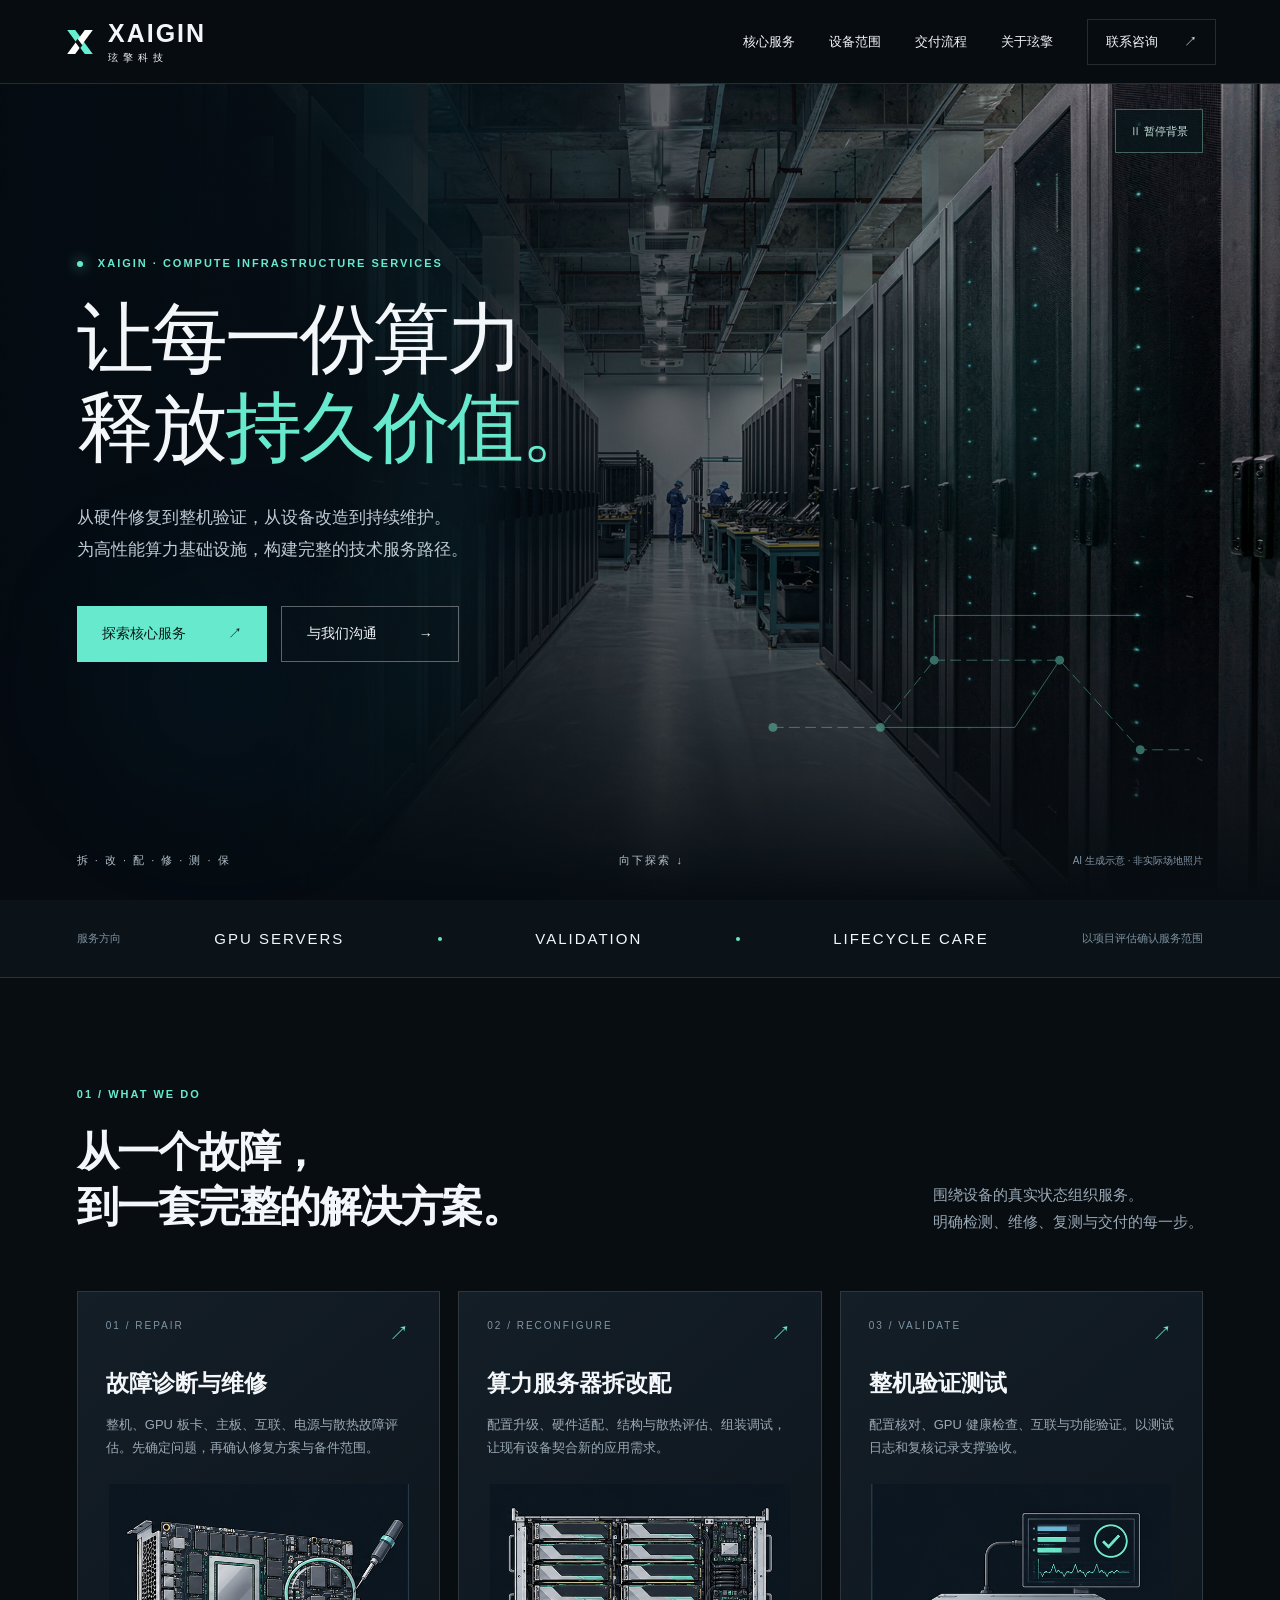
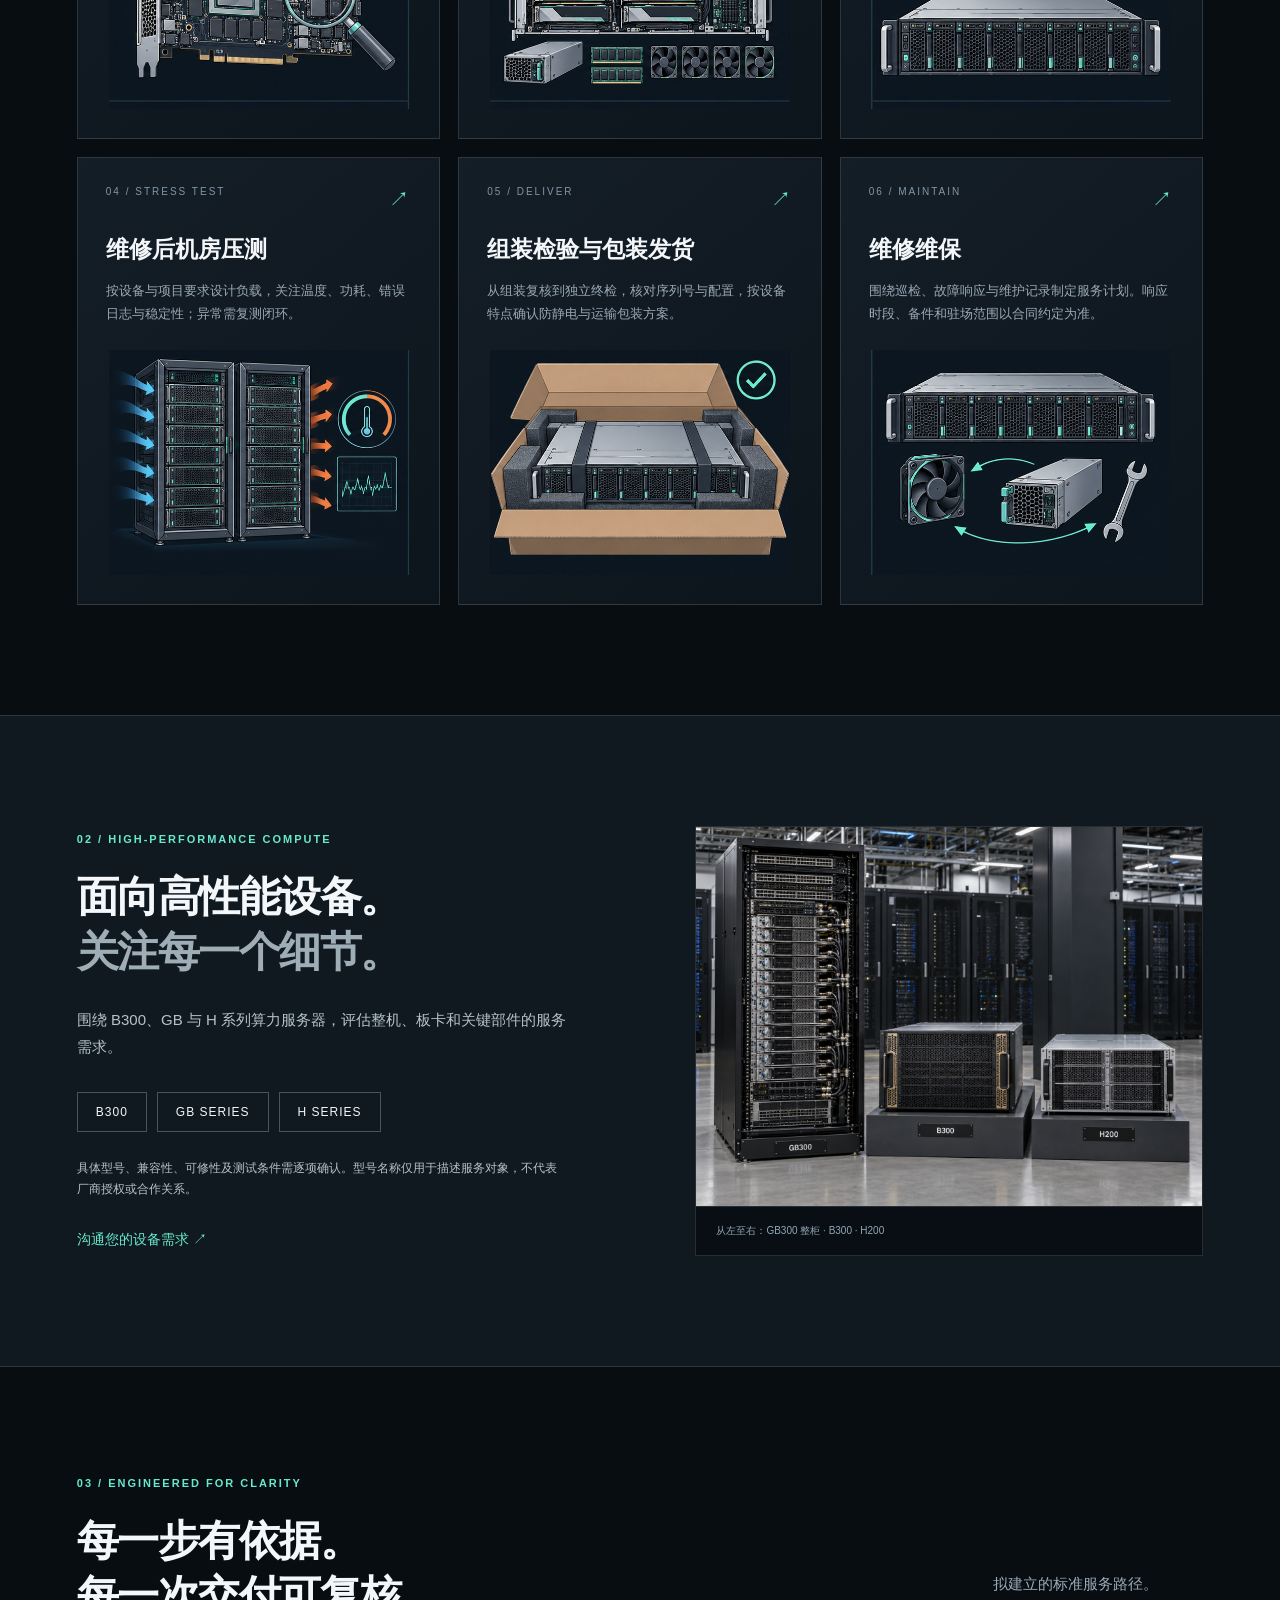
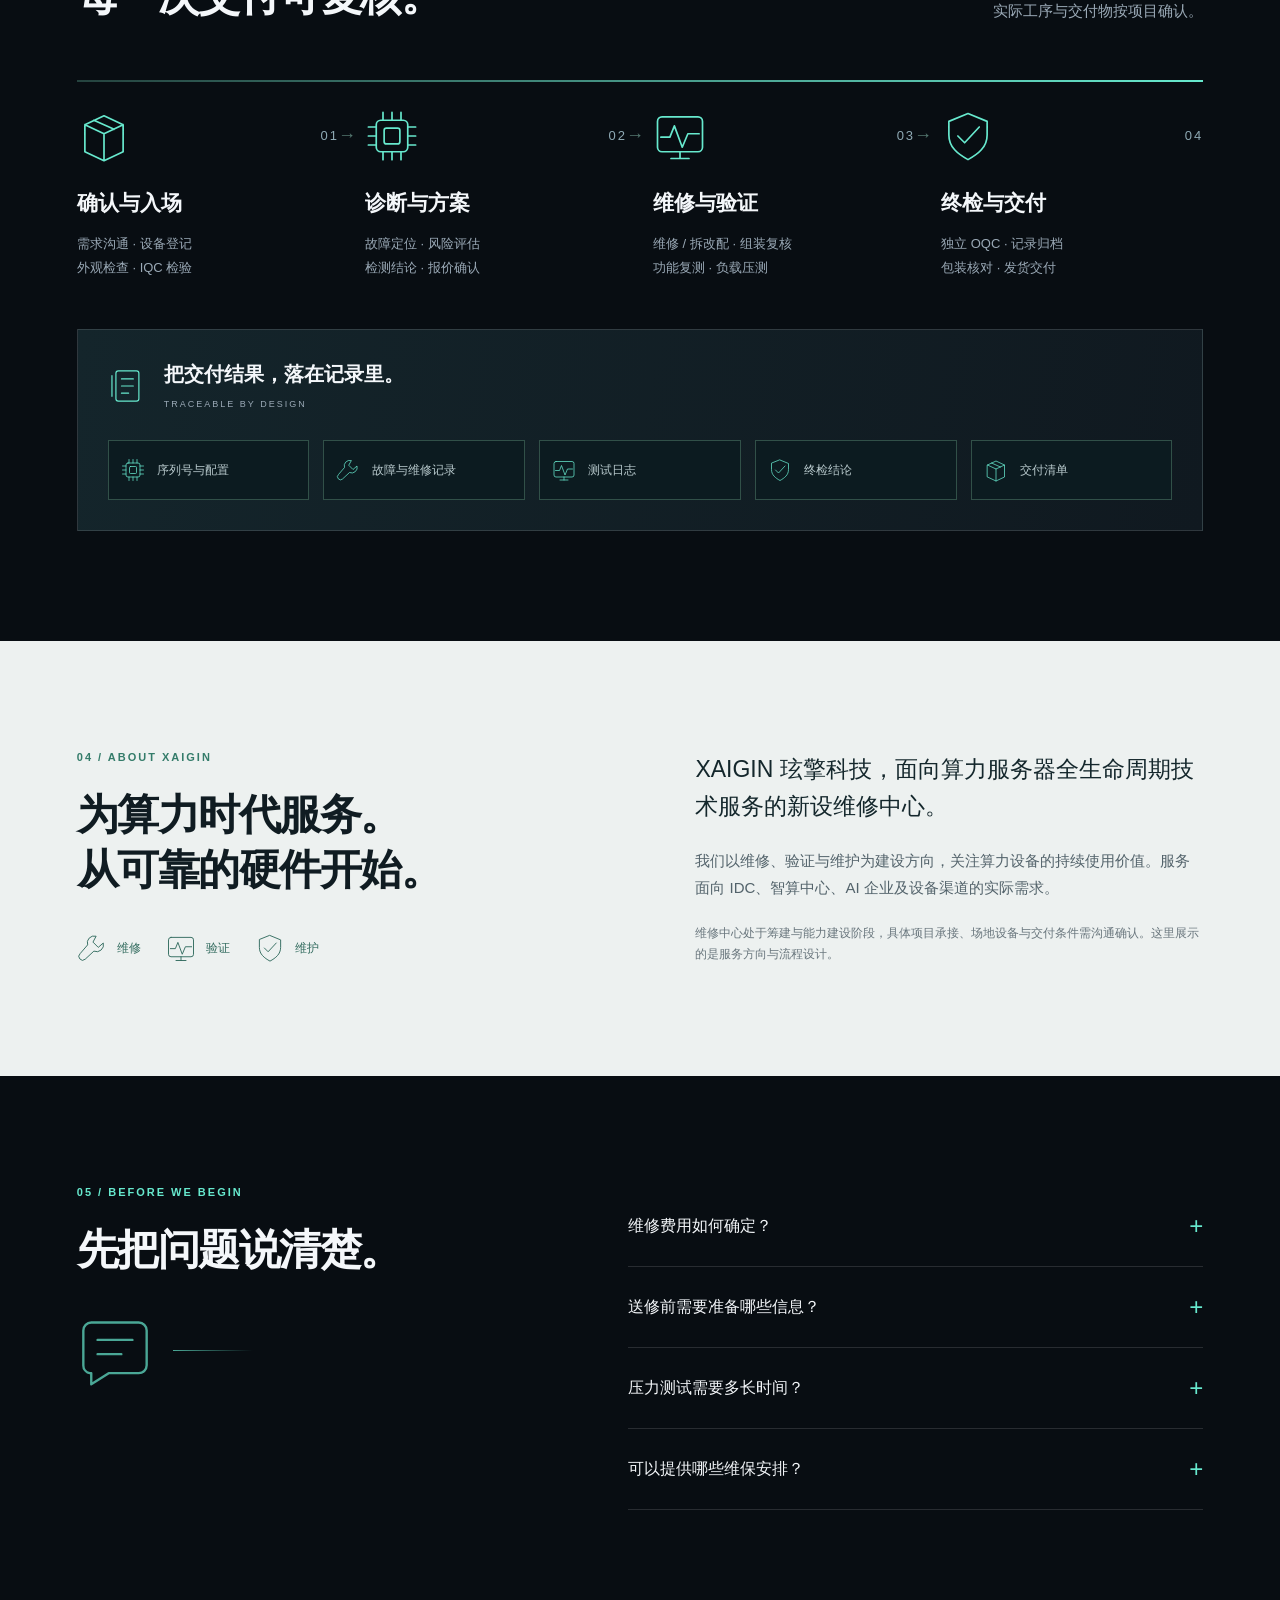
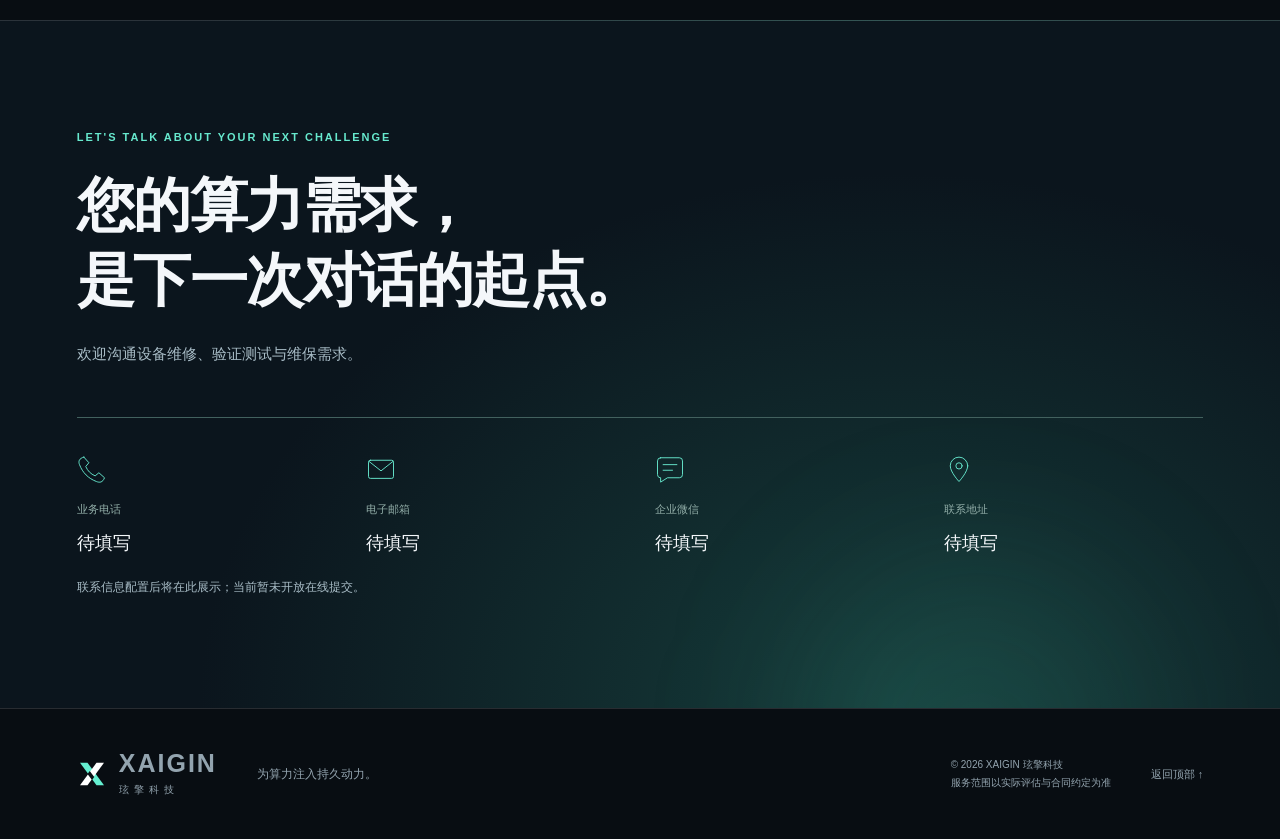
==== commit 6c5c764e: "Animate homepage server room indicator lights" ====
--- a/index.html
+++ b/index.html
@@ -15,7 +15,78 @@
 <header class="header"><a class="brand" href="#home" aria-label="XAIGIN 玹擎科技首页"><img src="assets/brand.svg" alt="" width="32" height="32"><span>XAIGIN<small>玹擎科技</small></span></a><button id="menu-toggle" aria-expanded="false" aria-controls="main-nav" aria-label="打开导航">菜单 <span>☰</span></button><nav id="main-nav" aria-label="主导航"><a href="#services">核心服务</a><a href="#platforms">设备范围</a><a href="#process">交付流程</a><a href="#about">关于玹擎</a><a class="nav-contact" href="#contact">联系咨询 <span>↗</span></a></nav><div class="read-progress" aria-hidden="true" data-progress="0"></div></header>
 <main id="main">
 <!-- M02 / 首屏与装饰动效 -->
-<section class="hero" id="home"><div class="hero-image" role="img" aria-label="AI生成的算力服务器机房示意"></div><div class="orb orb-one"></div><div class="orb orb-two"></div><svg class="hero-network" viewBox="0 0 500 220" aria-hidden="true"><path class="network-path" d="M20 150h120l60-75h140l90 100h55"/><path d="M140 150h150l50-75M200 75V25h230"/><g><circle cx="20" cy="150" r="5"/><circle cx="140" cy="150" r="5"/><circle cx="200" cy="75" r="5"/><circle cx="340" cy="75" r="5"/><circle cx="430" cy="175" r="5"/></g></svg><div class="hero-content"><div class="eyebrow"><span class="status-dot"></span> XAIGIN · COMPUTE INFRASTRUCTURE SERVICES</div><h1>让每一份算力<br>释放<span>持久价值。</span></h1><p>从硬件修复到整机验证，从设备改造到持续维护。<br class="desktop-break">为高性能算力基础设施，构建完整的技术服务路径。</p><div class="actions"><a class="button primary" href="#services">探索核心服务 <span>↗</span></a><a class="button ghost" href="#contact">与我们沟通 <span>→</span></a></div></div><div class="hero-bottom"><span>拆 · 改 · 配 · 修 · 测 · 保</span><a href="#services">向下探索 ↓</a><small>AI 生成示意 · 非实际场地照片</small></div></section>
+<section class="hero" id="home"><div class="hero-image" role="img" aria-label="AI生成的算力服务器机房示意"><svg class="hero-scene" viewBox="0 0 1920 1088" aria-hidden="true" preserveAspectRatio="xMidYMid slice"><defs><filter id="rack-glow" x="-300%" y="-300%" width="700%" height="700%"><feGaussianBlur stdDeviation="2.5"/><feMerge><feMergeNode/><feMergeNode in="SourceGraphic"/></feMerge></filter></defs><image href="assets/compute-room.png" width="1920" height="1088"/><g fill="#8fffe0" filter="url(#rack-glow)">
+<circle class="rack-led" cx="1235" cy="395" r="1.5" style="--cycle:4s;--delay:-0.40s"/>
+<circle class="rack-led" cx="1235" cy="437" r="1.5" style="--cycle:8s;--delay:-1.77s"/>
+<circle class="rack-led" cx="1235" cy="489" r="1.5" style="--cycle:8s;--delay:-3.14s"/>
+<circle class="rack-led" cx="1263.5" cy="445.5" r="1.5" style="--cycle:4s;--delay:-4.51s"/>
+<circle class="rack-led" cx="1264" cy="533" r="1.5" style="--cycle:8s;--delay:-5.88s"/>
+<circle class="rack-led" cx="1264" cy="627" r="1.5" style="--cycle:8s;--delay:-7.25s"/>
+<circle class="rack-led" cx="1296.7" cy="353.3" r="1.5" style="--cycle:4s;--delay:-0.62s"/>
+<circle class="rack-led" cx="1296.5" cy="410.5" r="1.5" style="--cycle:8s;--delay:-1.99s"/>
+<circle class="rack-led" cx="1296.5" cy="461.5" r="1.5" style="--cycle:8s;--delay:-3.36s"/>
+<circle class="rack-led" cx="1296.5" cy="691.5" r="1.5" style="--cycle:4s;--delay:-4.73s"/>
+<circle class="rack-led" cx="1296.3" cy="736.7" r="1.5" style="--cycle:8s;--delay:-6.10s"/>
+<circle class="rack-led" cx="1340.5" cy="596.5" r="1.5" style="--cycle:8s;--delay:-7.47s"/>
+<circle class="rack-led" cx="1340.8" cy="715.6" r="1.5" style="--cycle:4s;--delay:-0.84s"/>
+<circle class="rack-led" cx="1341" cy="764.5" r="1.5" style="--cycle:8s;--delay:-2.21s"/>
+<circle class="rack-led" cx="1340" cy="370" r="1.5" style="--cycle:8s;--delay:-3.58s"/>
+<circle class="rack-led" cx="1340" cy="450" r="1.5" style="--cycle:4s;--delay:-4.95s"/>
+<circle class="rack-led" cx="1400.7" cy="210.7" r="1.5" style="--cycle:8s;--delay:-6.32s"/>
+<circle class="rack-led" cx="1399" cy="263.5" r="1.5" style="--cycle:8s;--delay:-7.69s"/>
+<circle class="rack-led" cx="1399.1" cy="320.1" r="1.5" style="--cycle:4s;--delay:-1.06s"/>
+<circle class="rack-led" cx="1399" cy="375.2" r="1.5" style="--cycle:8s;--delay:-2.43s"/>
+<circle class="rack-led" cx="1398.7" cy="433.3" r="1.5" style="--cycle:8s;--delay:-3.80s"/>
+<circle class="rack-led" cx="1399.2" cy="476.4" r="1.5" style="--cycle:4s;--delay:-5.17s"/>
+<circle class="rack-led" cx="1398.8" cy="523.4" r="1.5" style="--cycle:8s;--delay:-6.54s"/>
+<circle class="rack-led" cx="1398.8" cy="656.2" r="1.5" style="--cycle:8s;--delay:-7.91s"/>
+<circle class="rack-led" cx="1399.7" cy="691.7" r="1.5" style="--cycle:4s;--delay:-1.28s"/>
+<circle class="rack-led" cx="1399.8" cy="738.8" r="1.5" style="--cycle:8s;--delay:-2.65s"/>
+<circle class="rack-led" cx="1399" cy="794" r="1.5" style="--cycle:8s;--delay:-4.02s"/>
+<circle class="rack-led" cx="1399" cy="859" r="1.5" style="--cycle:4s;--delay:-5.39s"/>
+<circle class="rack-led" cx="1490.8" cy="133.4" r="2.2" style="--cycle:8s;--delay:-6.76s"/>
+<circle class="rack-led" cx="1485.6" cy="219.1" r="2.2" style="--cycle:8s;--delay:-0.13s"/>
+<circle class="rack-led" cx="1486.9" cy="294.9" r="2.2" style="--cycle:4s;--delay:-1.50s"/>
+<circle class="rack-led" cx="1486.2" cy="369.8" r="2.2" style="--cycle:8s;--delay:-2.87s"/>
+<circle class="rack-led" cx="1486" cy="434" r="2.2" style="--cycle:8s;--delay:-4.24s"/>
+<circle class="rack-led" cx="1486" cy="473" r="2.2" style="--cycle:4s;--delay:-5.61s"/>
+<circle class="rack-led" cx="1486" cy="521" r="2.2" style="--cycle:8s;--delay:-6.98s"/>
+<circle class="rack-led" cx="1486" cy="618" r="2.2" style="--cycle:8s;--delay:-0.35s"/>
+<circle class="rack-led" cx="1484.3" cy="723.7" r="2.2" style="--cycle:4s;--delay:-1.72s"/>
+<circle class="rack-led" cx="1485.7" cy="770.7" r="2.2" style="--cycle:8s;--delay:-3.09s"/>
+<circle class="rack-led" cx="1485" cy="811" r="2.2" style="--cycle:8s;--delay:-4.46s"/>
+<circle class="rack-led" cx="1485" cy="860" r="2.2" style="--cycle:4s;--delay:-5.83s"/>
+<circle class="rack-led" cx="1625" cy="53.5" r="2.2" style="--cycle:8s;--delay:-7.20s"/>
+<circle class="rack-led" cx="1624.3" cy="146.4" r="2.2" style="--cycle:8s;--delay:-0.57s"/>
+<circle class="rack-led" cx="1624" cy="220" r="2.2" style="--cycle:4s;--delay:-1.94s"/>
+<circle class="rack-led" cx="1623.6" cy="272.9" r="2.2" style="--cycle:8s;--delay:-3.31s"/>
+<circle class="rack-led" cx="1624" cy="350" r="2.2" style="--cycle:8s;--delay:-4.68s"/>
+<circle class="rack-led" cx="1623.8" cy="406.5" r="2.2" style="--cycle:4s;--delay:-6.05s"/>
+<circle class="rack-led" cx="1623" cy="455" r="2.2" style="--cycle:8s;--delay:-7.42s"/>
+<circle class="rack-led" cx="1624.5" cy="508.5" r="2.2" style="--cycle:8s;--delay:-0.79s"/>
+<circle class="rack-led" cx="1623" cy="638.2" r="2.2" style="--cycle:4s;--delay:-2.16s"/>
+<circle class="rack-led" cx="1622.6" cy="707.6" r="2.2" style="--cycle:8s;--delay:-3.53s"/>
+<circle class="rack-led" cx="1620.3" cy="753.7" r="2.2" style="--cycle:8s;--delay:-4.90s"/>
+<circle class="rack-led" cx="1620.3" cy="801.7" r="2.2" style="--cycle:4s;--delay:-6.27s"/>
+<circle class="rack-led" cx="1621.7" cy="850.9" r="2.2" style="--cycle:8s;--delay:-7.64s"/>
+<circle class="rack-led" cx="1619.2" cy="899.6" r="2.2" style="--cycle:8s;--delay:-1.01s"/>
+<circle class="rack-led" cx="1621.7" cy="947.9" r="2.2" style="--cycle:4s;--delay:-2.38s"/>
+<circle class="rack-led" cx="1886.9" cy="20.3" r="3.1" style="--cycle:8s;--delay:-3.75s"/>
+<circle class="rack-led" cx="1887.7" cy="108" r="3.1" style="--cycle:8s;--delay:-5.12s"/>
+<circle class="rack-led" cx="1886.2" cy="167.7" r="3.1" style="--cycle:4s;--delay:-6.49s"/>
+<circle class="rack-led" cx="1886.8" cy="244.2" r="3.1" style="--cycle:8s;--delay:-7.86s"/>
+<circle class="rack-led" cx="1886.7" cy="303.5" r="3.1" style="--cycle:8s;--delay:-1.23s"/>
+<circle class="rack-led" cx="1886.7" cy="364" r="3.1" style="--cycle:4s;--delay:-2.60s"/>
+<circle class="rack-led" cx="1886.4" cy="422.7" r="3.1" style="--cycle:8s;--delay:-3.97s"/>
+<circle class="rack-led" cx="1885.6" cy="490.4" r="3.1" style="--cycle:8s;--delay:-5.34s"/>
+<circle class="rack-led" cx="1886.9" cy="633" r="3.1" style="--cycle:4s;--delay:-6.71s"/>
+<circle class="rack-led" cx="1886.6" cy="694.6" r="3.1" style="--cycle:8s;--delay:-0.08s"/>
+<circle class="rack-led" cx="1885.8" cy="760.7" r="3.1" style="--cycle:8s;--delay:-1.45s"/>
+<circle class="rack-led" cx="1885.2" cy="828.1" r="3.1" style="--cycle:4s;--delay:-2.82s"/>
+<circle class="rack-led" cx="1886.1" cy="906.5" r="3.1" style="--cycle:8s;--delay:-4.19s"/>
+<circle class="rack-led" cx="1886" cy="977" r="3.1" style="--cycle:8s;--delay:-5.56s"/>
+<circle class="rack-led" cx="1882.7" cy="1049.4" r="3.1" style="--cycle:4s;--delay:-6.93s"/>
+</g></svg></div><button id="hero-motion-toggle" type="button" aria-label="暂停背景动画" aria-pressed="false" hidden>Ⅱ 暂停背景</button><div class="orb orb-one"></div><div class="orb orb-two"></div><svg class="hero-network" viewBox="0 0 500 220" aria-hidden="true"><path class="network-path" d="M20 150h120l60-75h140l90 100h55"/><path d="M140 150h150l50-75M200 75V25h230"/><g><circle cx="20" cy="150" r="5"/><circle cx="140" cy="150" r="5"/><circle cx="200" cy="75" r="5"/><circle cx="340" cy="75" r="5"/><circle cx="430" cy="175" r="5"/></g></svg><div class="hero-content"><div class="eyebrow"><span class="status-dot"></span> XAIGIN · COMPUTE INFRASTRUCTURE SERVICES</div><h1>让每一份算力<br>释放<span>持久价值。</span></h1><p>从硬件修复到整机验证，从设备改造到持续维护。<br class="desktop-break">为高性能算力基础设施，构建完整的技术服务路径。</p><div class="actions"><a class="button primary" href="#services">探索核心服务 <span>↗</span></a><a class="button ghost" href="#contact">与我们沟通 <span>→</span></a></div></div><div class="hero-bottom"><span>拆 · 改 · 配 · 修 · 测 · 保</span><a href="#services">向下探索 ↓</a><small>AI 生成示意 · 非实际场地照片</small></div></section>
 <div class="scope-strip"><span>服务方向</span><strong>GPU SERVERS</strong><i></i><strong>VALIDATION</strong><i></i><strong>LIFECYCLE CARE</strong><span>以项目评估确认服务范围</span></div>
 <!-- M03 / 六类核心服务 -->
 <section class="section" id="services"><div class="section-head reveal"><div><div class="eyebrow">01 / WHAT WE DO</div><h2>从一个故障，<br>到一套完整的解决方案。</h2></div><p>围绕设备的真实状态组织服务。<br>明确检测、维修、复测与交付的每一步。</p></div><div class="service-grid">
--- a/styles/site.css
+++ b/styles/site.css
@@ -32,3 +32,8 @@
 
 /* M04 / 三设备写实合成图，完整显示原图。 */
 .device-photo{width:100%;aspect-ratio:4/3;background:#0b1117;display:flex;align-items:center}.device-photo img{display:block;width:100%;height:auto;max-height:none;object-fit:contain}.device-figure figcaption{line-height:1.8}
+
+/* M21 / 原图灯位闪烁；图像与灯光在同一坐标系中裁切。 */
+.hero-image{container-type:size;background:none;animation:none;pointer-events:none}.hero-scene{position:absolute;top:50%;left:50%;width:max(100cqw,176.470588cqh);height:max(100cqh,56.666667cqw);transform:translate(-50%,-50%)}.hero-image::after{content:'';position:absolute;inset:0;background:linear-gradient(90deg,rgba(5,11,17,.97) 0%,rgba(5,11,17,.8) 38%,rgba(5,11,17,.08) 100%),linear-gradient(0deg,#080d12 0%,transparent 40%)}.rack-led{opacity:.35}.hero.motion-active .rack-led{animation:rack-blink var(--cycle) ease-in-out var(--delay) infinite}.hero.motion-paused *{animation-play-state:paused!important}#hero-motion-toggle{position:absolute;z-index:3;right:6%;top:25px;min-height:44px;padding:8px 14px;border:1px solid #45635f;background:#09171dc9;color:#c7e0da;font:inherit;font-size:11px;cursor:pointer}#hero-motion-toggle:hover{border-color:var(--accent);color:var(--accent)}#hero-motion-toggle[hidden]{display:none}@keyframes rack-blink{0%,18%,42%,66%,100%{opacity:.12}24%,34%{opacity:1}72%,82%{opacity:.85}}
+@media(max-width:800px){.hero-scene{left:60%;transform:translate(-60%,-50%)}}
+@media(prefers-reduced-motion:reduce){#hero-motion-toggle{display:none}}
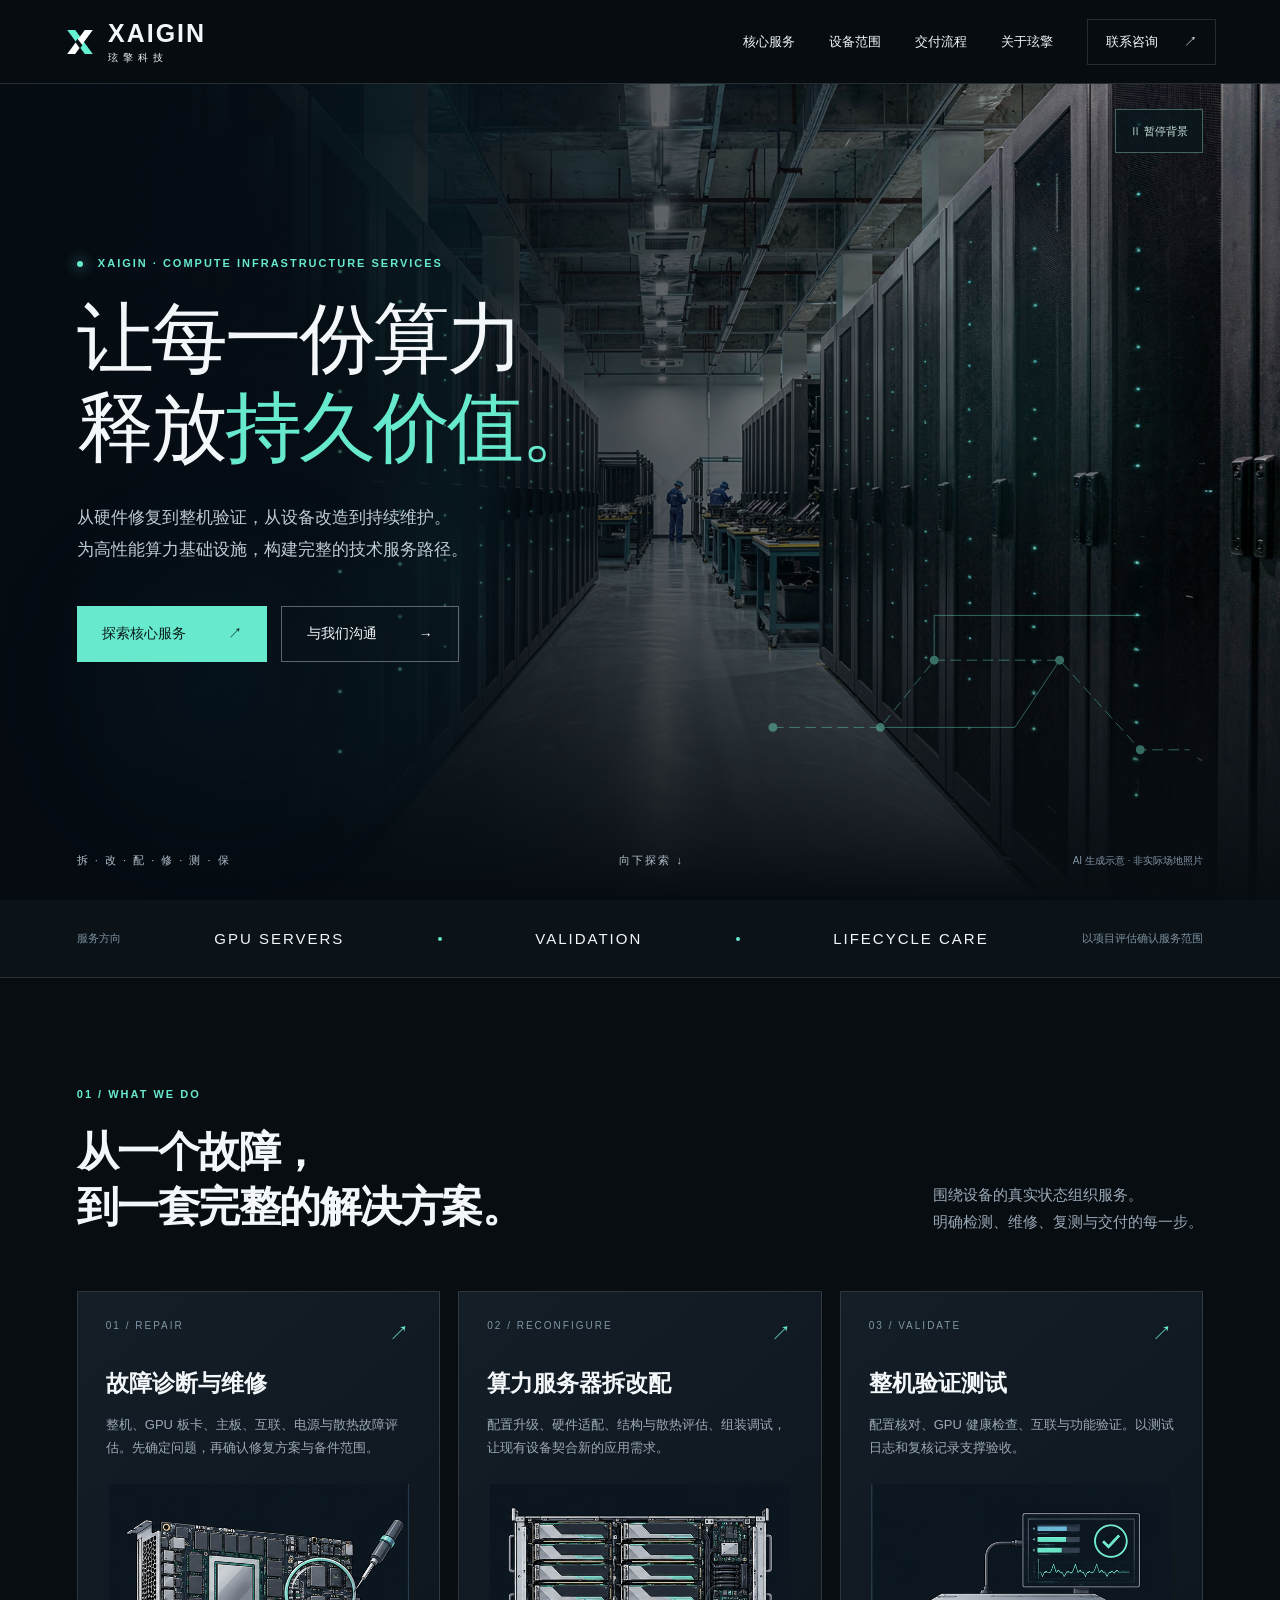
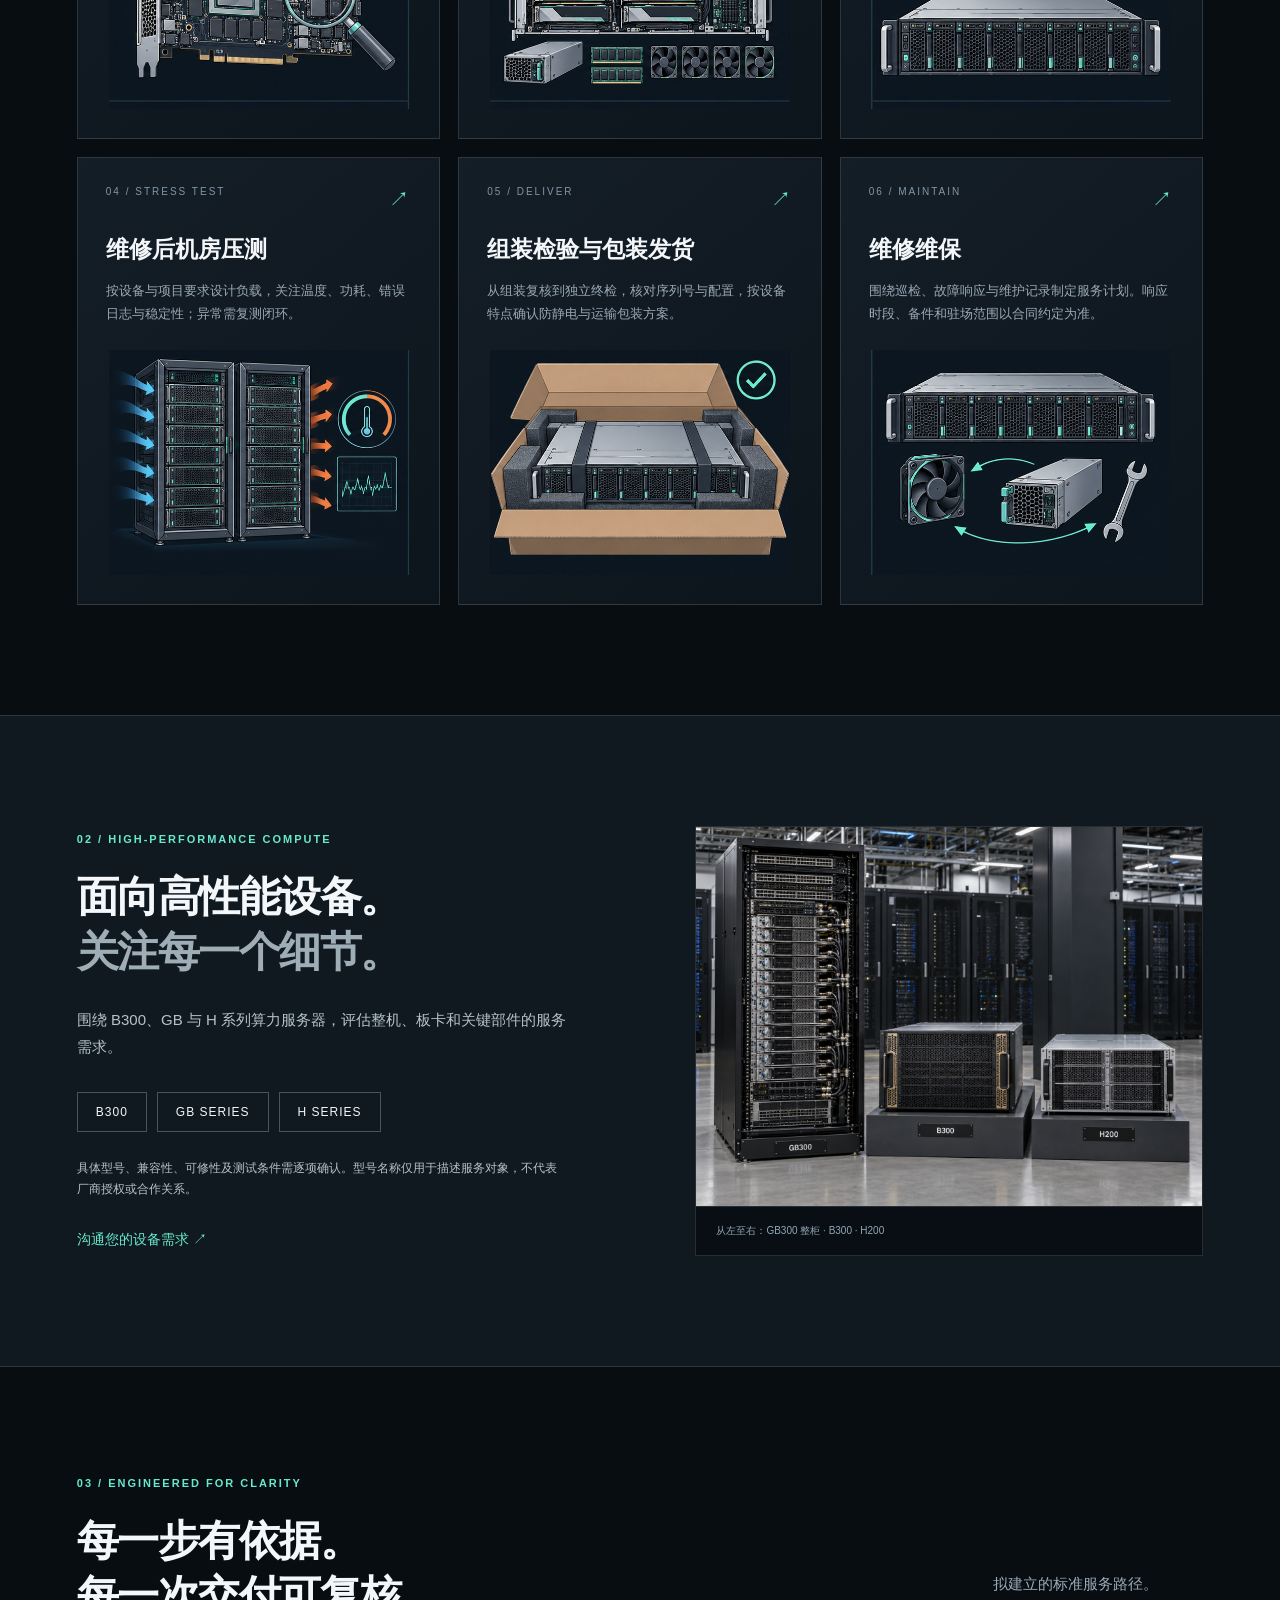
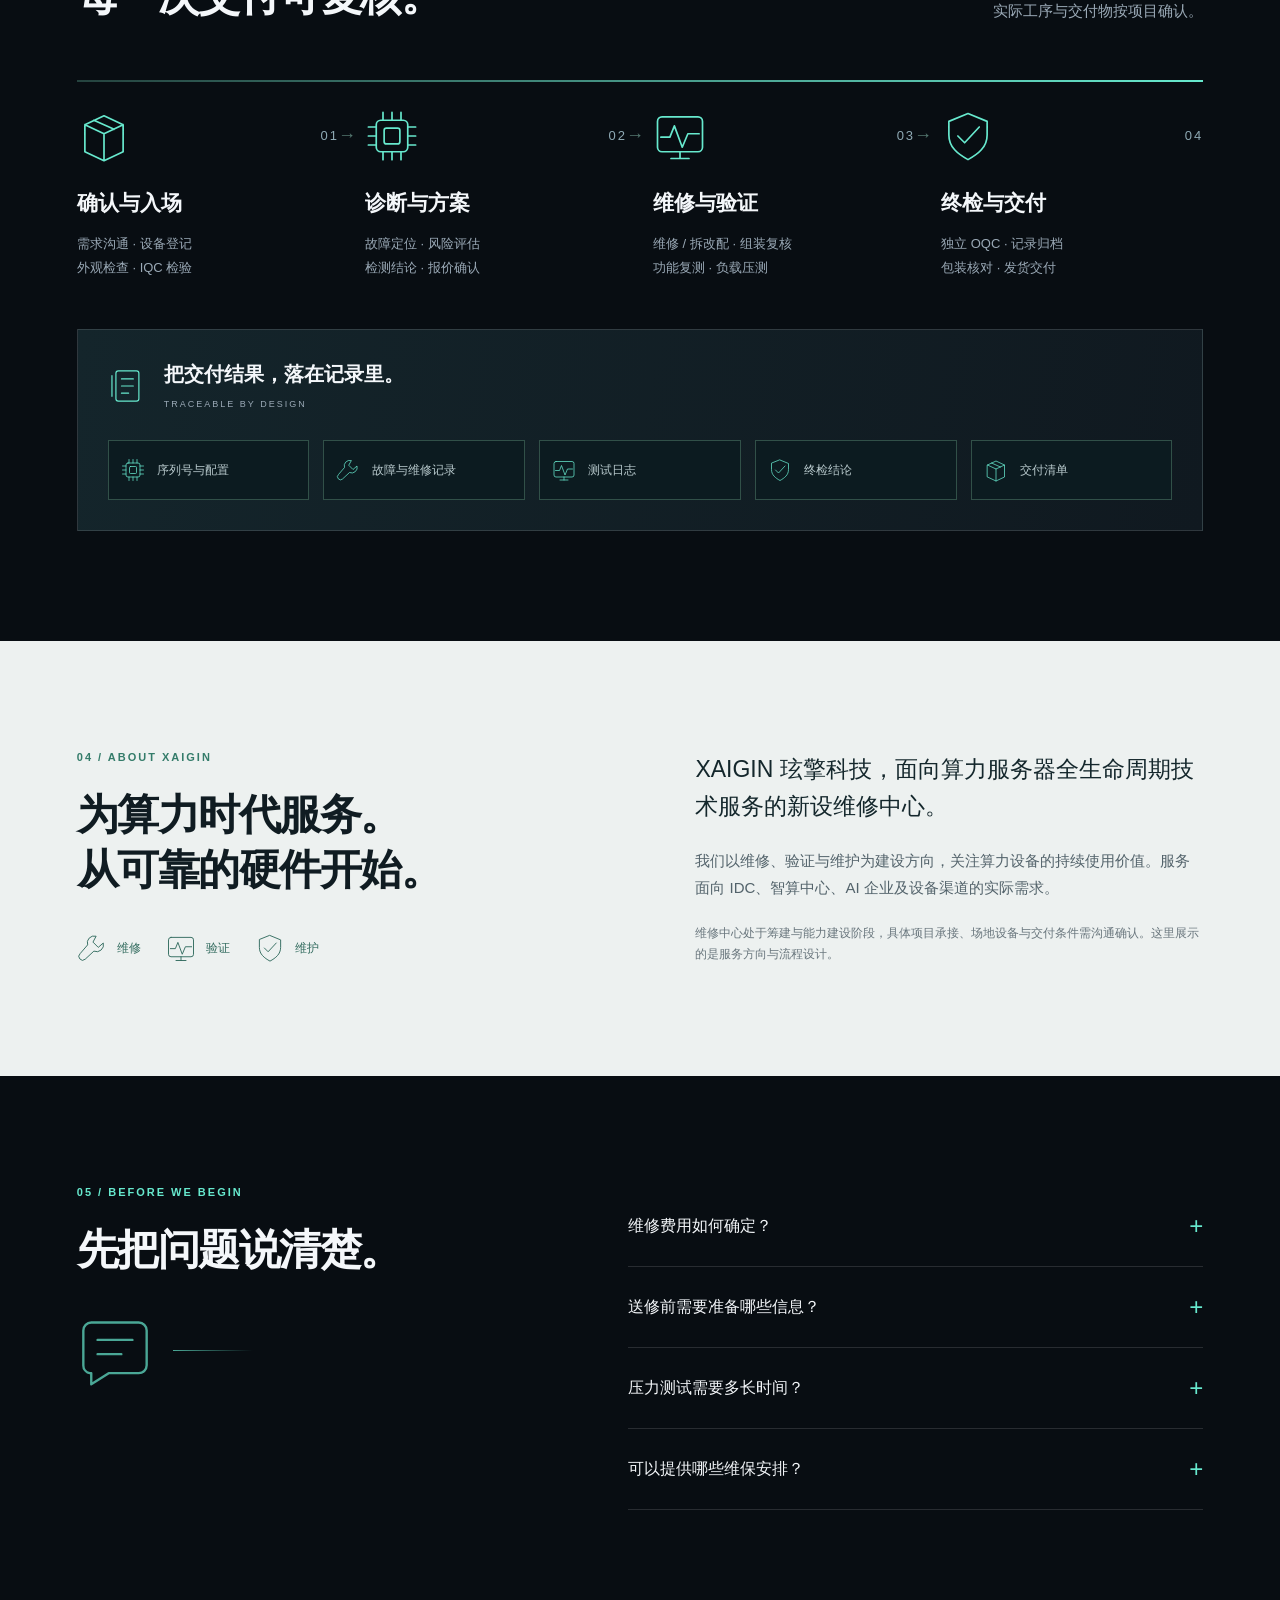
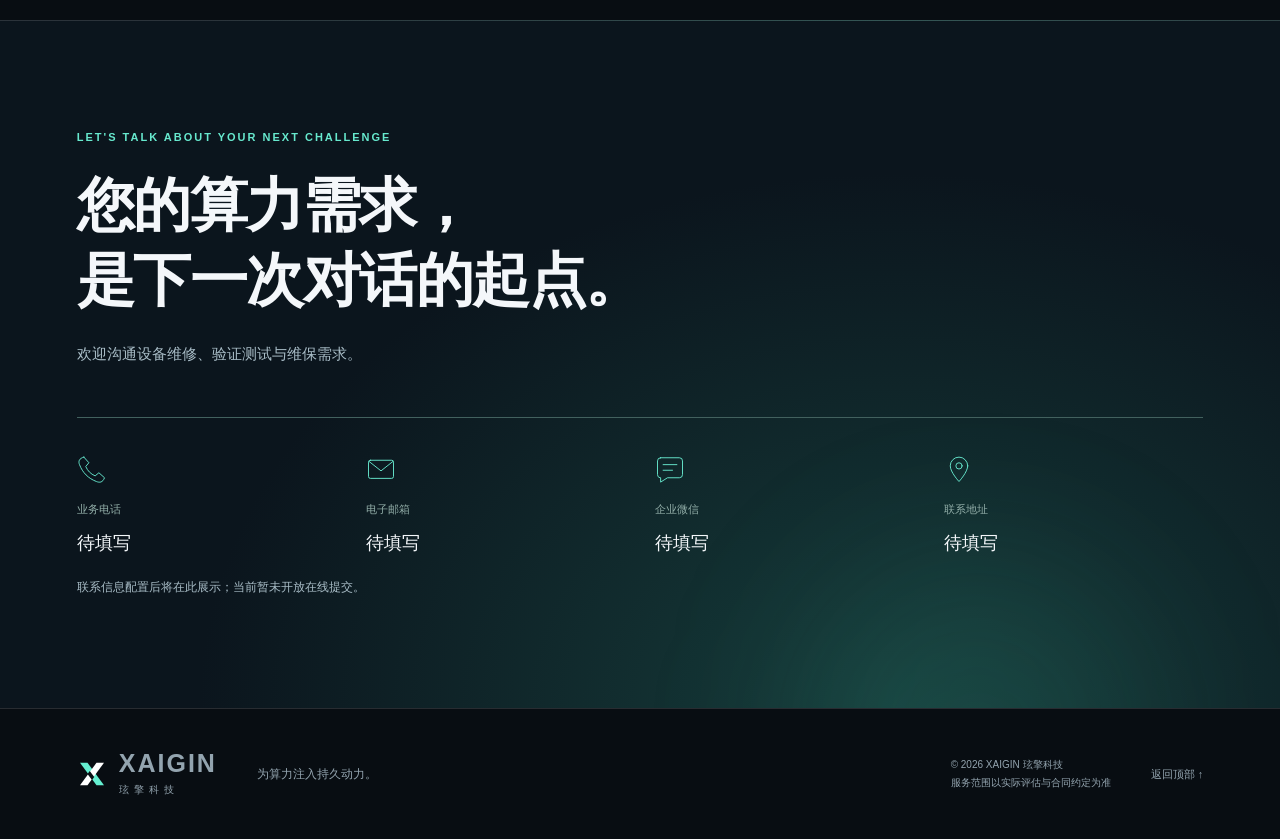
==== commit 3aa3878a: "Add left rack indicators and rapid intermittent activity flashes" ====
--- a/index.html
+++ b/index.html
@@ -15,77 +15,142 @@
 <header class="header"><a class="brand" href="#home" aria-label="XAIGIN 玹擎科技首页"><img src="assets/brand.svg" alt="" width="32" height="32"><span>XAIGIN<small>玹擎科技</small></span></a><button id="menu-toggle" aria-expanded="false" aria-controls="main-nav" aria-label="打开导航">菜单 <span>☰</span></button><nav id="main-nav" aria-label="主导航"><a href="#services">核心服务</a><a href="#platforms">设备范围</a><a href="#process">交付流程</a><a href="#about">关于玹擎</a><a class="nav-contact" href="#contact">联系咨询 <span>↗</span></a></nav><div class="read-progress" aria-hidden="true" data-progress="0"></div></header>
 <main id="main">
 <!-- M02 / 首屏与装饰动效 -->
-<section class="hero" id="home"><div class="hero-image" role="img" aria-label="AI生成的算力服务器机房示意"><svg class="hero-scene" viewBox="0 0 1920 1088" aria-hidden="true" preserveAspectRatio="xMidYMid slice"><defs><filter id="rack-glow" x="-300%" y="-300%" width="700%" height="700%"><feGaussianBlur stdDeviation="2.5"/><feMerge><feMergeNode/><feMergeNode in="SourceGraphic"/></feMerge></filter></defs><image href="assets/compute-room.png" width="1920" height="1088"/><g fill="#8fffe0" filter="url(#rack-glow)">
-<circle class="rack-led" cx="1235" cy="395" r="1.5" style="--cycle:4s;--delay:-0.40s"/>
-<circle class="rack-led" cx="1235" cy="437" r="1.5" style="--cycle:8s;--delay:-1.77s"/>
-<circle class="rack-led" cx="1235" cy="489" r="1.5" style="--cycle:8s;--delay:-3.14s"/>
-<circle class="rack-led" cx="1263.5" cy="445.5" r="1.5" style="--cycle:4s;--delay:-4.51s"/>
-<circle class="rack-led" cx="1264" cy="533" r="1.5" style="--cycle:8s;--delay:-5.88s"/>
-<circle class="rack-led" cx="1264" cy="627" r="1.5" style="--cycle:8s;--delay:-7.25s"/>
-<circle class="rack-led" cx="1296.7" cy="353.3" r="1.5" style="--cycle:4s;--delay:-0.62s"/>
-<circle class="rack-led" cx="1296.5" cy="410.5" r="1.5" style="--cycle:8s;--delay:-1.99s"/>
-<circle class="rack-led" cx="1296.5" cy="461.5" r="1.5" style="--cycle:8s;--delay:-3.36s"/>
-<circle class="rack-led" cx="1296.5" cy="691.5" r="1.5" style="--cycle:4s;--delay:-4.73s"/>
-<circle class="rack-led" cx="1296.3" cy="736.7" r="1.5" style="--cycle:8s;--delay:-6.10s"/>
-<circle class="rack-led" cx="1340.5" cy="596.5" r="1.5" style="--cycle:8s;--delay:-7.47s"/>
-<circle class="rack-led" cx="1340.8" cy="715.6" r="1.5" style="--cycle:4s;--delay:-0.84s"/>
-<circle class="rack-led" cx="1341" cy="764.5" r="1.5" style="--cycle:8s;--delay:-2.21s"/>
-<circle class="rack-led" cx="1340" cy="370" r="1.5" style="--cycle:8s;--delay:-3.58s"/>
-<circle class="rack-led" cx="1340" cy="450" r="1.5" style="--cycle:4s;--delay:-4.95s"/>
-<circle class="rack-led" cx="1400.7" cy="210.7" r="1.5" style="--cycle:8s;--delay:-6.32s"/>
-<circle class="rack-led" cx="1399" cy="263.5" r="1.5" style="--cycle:8s;--delay:-7.69s"/>
-<circle class="rack-led" cx="1399.1" cy="320.1" r="1.5" style="--cycle:4s;--delay:-1.06s"/>
-<circle class="rack-led" cx="1399" cy="375.2" r="1.5" style="--cycle:8s;--delay:-2.43s"/>
-<circle class="rack-led" cx="1398.7" cy="433.3" r="1.5" style="--cycle:8s;--delay:-3.80s"/>
-<circle class="rack-led" cx="1399.2" cy="476.4" r="1.5" style="--cycle:4s;--delay:-5.17s"/>
-<circle class="rack-led" cx="1398.8" cy="523.4" r="1.5" style="--cycle:8s;--delay:-6.54s"/>
-<circle class="rack-led" cx="1398.8" cy="656.2" r="1.5" style="--cycle:8s;--delay:-7.91s"/>
-<circle class="rack-led" cx="1399.7" cy="691.7" r="1.5" style="--cycle:4s;--delay:-1.28s"/>
-<circle class="rack-led" cx="1399.8" cy="738.8" r="1.5" style="--cycle:8s;--delay:-2.65s"/>
-<circle class="rack-led" cx="1399" cy="794" r="1.5" style="--cycle:8s;--delay:-4.02s"/>
-<circle class="rack-led" cx="1399" cy="859" r="1.5" style="--cycle:4s;--delay:-5.39s"/>
-<circle class="rack-led" cx="1490.8" cy="133.4" r="2.2" style="--cycle:8s;--delay:-6.76s"/>
-<circle class="rack-led" cx="1485.6" cy="219.1" r="2.2" style="--cycle:8s;--delay:-0.13s"/>
-<circle class="rack-led" cx="1486.9" cy="294.9" r="2.2" style="--cycle:4s;--delay:-1.50s"/>
-<circle class="rack-led" cx="1486.2" cy="369.8" r="2.2" style="--cycle:8s;--delay:-2.87s"/>
-<circle class="rack-led" cx="1486" cy="434" r="2.2" style="--cycle:8s;--delay:-4.24s"/>
-<circle class="rack-led" cx="1486" cy="473" r="2.2" style="--cycle:4s;--delay:-5.61s"/>
-<circle class="rack-led" cx="1486" cy="521" r="2.2" style="--cycle:8s;--delay:-6.98s"/>
-<circle class="rack-led" cx="1486" cy="618" r="2.2" style="--cycle:8s;--delay:-0.35s"/>
-<circle class="rack-led" cx="1484.3" cy="723.7" r="2.2" style="--cycle:4s;--delay:-1.72s"/>
-<circle class="rack-led" cx="1485.7" cy="770.7" r="2.2" style="--cycle:8s;--delay:-3.09s"/>
-<circle class="rack-led" cx="1485" cy="811" r="2.2" style="--cycle:8s;--delay:-4.46s"/>
-<circle class="rack-led" cx="1485" cy="860" r="2.2" style="--cycle:4s;--delay:-5.83s"/>
-<circle class="rack-led" cx="1625" cy="53.5" r="2.2" style="--cycle:8s;--delay:-7.20s"/>
-<circle class="rack-led" cx="1624.3" cy="146.4" r="2.2" style="--cycle:8s;--delay:-0.57s"/>
-<circle class="rack-led" cx="1624" cy="220" r="2.2" style="--cycle:4s;--delay:-1.94s"/>
-<circle class="rack-led" cx="1623.6" cy="272.9" r="2.2" style="--cycle:8s;--delay:-3.31s"/>
-<circle class="rack-led" cx="1624" cy="350" r="2.2" style="--cycle:8s;--delay:-4.68s"/>
-<circle class="rack-led" cx="1623.8" cy="406.5" r="2.2" style="--cycle:4s;--delay:-6.05s"/>
-<circle class="rack-led" cx="1623" cy="455" r="2.2" style="--cycle:8s;--delay:-7.42s"/>
-<circle class="rack-led" cx="1624.5" cy="508.5" r="2.2" style="--cycle:8s;--delay:-0.79s"/>
-<circle class="rack-led" cx="1623" cy="638.2" r="2.2" style="--cycle:4s;--delay:-2.16s"/>
-<circle class="rack-led" cx="1622.6" cy="707.6" r="2.2" style="--cycle:8s;--delay:-3.53s"/>
-<circle class="rack-led" cx="1620.3" cy="753.7" r="2.2" style="--cycle:8s;--delay:-4.90s"/>
-<circle class="rack-led" cx="1620.3" cy="801.7" r="2.2" style="--cycle:4s;--delay:-6.27s"/>
-<circle class="rack-led" cx="1621.7" cy="850.9" r="2.2" style="--cycle:8s;--delay:-7.64s"/>
-<circle class="rack-led" cx="1619.2" cy="899.6" r="2.2" style="--cycle:8s;--delay:-1.01s"/>
-<circle class="rack-led" cx="1621.7" cy="947.9" r="2.2" style="--cycle:4s;--delay:-2.38s"/>
-<circle class="rack-led" cx="1886.9" cy="20.3" r="3.1" style="--cycle:8s;--delay:-3.75s"/>
-<circle class="rack-led" cx="1887.7" cy="108" r="3.1" style="--cycle:8s;--delay:-5.12s"/>
-<circle class="rack-led" cx="1886.2" cy="167.7" r="3.1" style="--cycle:4s;--delay:-6.49s"/>
-<circle class="rack-led" cx="1886.8" cy="244.2" r="3.1" style="--cycle:8s;--delay:-7.86s"/>
-<circle class="rack-led" cx="1886.7" cy="303.5" r="3.1" style="--cycle:8s;--delay:-1.23s"/>
-<circle class="rack-led" cx="1886.7" cy="364" r="3.1" style="--cycle:4s;--delay:-2.60s"/>
-<circle class="rack-led" cx="1886.4" cy="422.7" r="3.1" style="--cycle:8s;--delay:-3.97s"/>
-<circle class="rack-led" cx="1885.6" cy="490.4" r="3.1" style="--cycle:8s;--delay:-5.34s"/>
-<circle class="rack-led" cx="1886.9" cy="633" r="3.1" style="--cycle:4s;--delay:-6.71s"/>
-<circle class="rack-led" cx="1886.6" cy="694.6" r="3.1" style="--cycle:8s;--delay:-0.08s"/>
-<circle class="rack-led" cx="1885.8" cy="760.7" r="3.1" style="--cycle:8s;--delay:-1.45s"/>
-<circle class="rack-led" cx="1885.2" cy="828.1" r="3.1" style="--cycle:4s;--delay:-2.82s"/>
-<circle class="rack-led" cx="1886.1" cy="906.5" r="3.1" style="--cycle:8s;--delay:-4.19s"/>
-<circle class="rack-led" cx="1886" cy="977" r="3.1" style="--cycle:8s;--delay:-5.56s"/>
-<circle class="rack-led" cx="1882.7" cy="1049.4" r="3.1" style="--cycle:4s;--delay:-6.93s"/>
+<section class="hero" id="home"><div class="hero-image" role="img" aria-label="AI生成的算力服务器机房示意"><svg class="hero-scene" viewBox="0 0 1920 1088" aria-hidden="true" preserveAspectRatio="xMidYMid slice"><image href="assets/compute-room.png" width="1920" height="1088"/></svg><svg class="hero-scene hero-indicators" viewBox="0 0 1920 1088" aria-hidden="true" preserveAspectRatio="xMidYMid slice"><defs><filter id="rack-glow" x="-300%" y="-300%" width="700%" height="700%"><feGaussianBlur stdDeviation="1.8"/><feMerge><feMergeNode/><feMergeNode in="SourceGraphic"/></feMerge></filter></defs><g fill="#86f8cf">
+<circle class="rack-led" data-bank="left" cx="560" cy="250" r="2.1" style="--cycle:2s;--delay:-1.039s"/>
+<circle class="rack-led" data-bank="left" cx="560" cy="330" r="2.1" style="--cycle:2s;--delay:-1.212s"/>
+<circle class="rack-led" data-bank="left" cx="560" cy="410" r="2.1" style="--cycle:2s;--delay:-1.385s"/>
+<circle class="rack-led" data-bank="left" cx="560" cy="490" r="2.1" style="--cycle:4s;--delay:-1.558s"/>
+<circle class="rack-led" data-bank="left" cx="560" cy="570" r="2.1" style="--cycle:2s;--delay:-1.731s"/>
+<circle class="rack-led" data-bank="left" cx="560" cy="650" r="2.1" style="--cycle:2s;--delay:-1.904s"/>
+<circle class="rack-led" data-bank="left" cx="560" cy="730" r="2.1" style="--cycle:2s;--delay:-2.077s"/>
+<circle class="rack-led" data-bank="left" cx="560" cy="810" r="2.1" style="--cycle:2s;--delay:-2.250s"/>
+<circle class="rack-led" data-bank="left" cx="560" cy="890" r="2.1" style="--cycle:4s;--delay:-2.423s"/>
+<circle class="rack-led" data-bank="left" cx="640" cy="290" r="2.1" style="--cycle:2s;--delay:-2.596s"/>
+<circle class="rack-led" data-bank="left" cx="640" cy="360" r="2.1" style="--cycle:2s;--delay:-2.769s"/>
+<circle class="rack-led" data-bank="left" cx="640" cy="430" r="2.1" style="--cycle:2s;--delay:-2.942s"/>
+<circle class="rack-led" data-bank="left" cx="640" cy="500" r="2.1" style="--cycle:2s;--delay:-3.115s"/>
+<circle class="rack-led" data-bank="left" cx="640" cy="570" r="2.1" style="--cycle:4s;--delay:-3.288s"/>
+<circle class="rack-led" data-bank="left" cx="640" cy="640" r="2.1" style="--cycle:2s;--delay:-3.461s"/>
+<circle class="rack-led" data-bank="left" cx="640" cy="710" r="2.1" style="--cycle:2s;--delay:-3.634s"/>
+<circle class="rack-led" data-bank="left" cx="640" cy="780" r="2.1" style="--cycle:2s;--delay:-3.807s"/>
+<circle class="rack-led" data-bank="left" cx="700" cy="335" r="1.4" style="--cycle:2s;--delay:-3.980s"/>
+<circle class="rack-led" data-bank="left" cx="700" cy="395" r="1.4" style="--cycle:4s;--delay:-0.153s"/>
+<circle class="rack-led" data-bank="left" cx="700" cy="455" r="1.4" style="--cycle:2s;--delay:-0.326s"/>
+<circle class="rack-led" data-bank="left" cx="700" cy="515" r="1.4" style="--cycle:2s;--delay:-0.499s"/>
+<circle class="rack-led" data-bank="left" cx="700" cy="575" r="1.4" style="--cycle:2s;--delay:-0.672s"/>
+<circle class="rack-led" data-bank="left" cx="700" cy="635" r="1.4" style="--cycle:2s;--delay:-0.845s"/>
+<circle class="rack-led" data-bank="left" cx="700" cy="695" r="1.4" style="--cycle:4s;--delay:-1.018s"/>
+<circle class="rack-led" data-bank="left" cx="700" cy="750" r="1.4" style="--cycle:2s;--delay:-1.191s"/>
+<circle class="rack-led" data-bank="left" cx="748" cy="365" r="1.4" style="--cycle:2s;--delay:-1.364s"/>
+<circle class="rack-led" data-bank="left" cx="748" cy="415" r="1.4" style="--cycle:2s;--delay:-1.537s"/>
+<circle class="rack-led" data-bank="left" cx="748" cy="465" r="1.4" style="--cycle:2s;--delay:-1.710s"/>
+<circle class="rack-led" data-bank="left" cx="748" cy="515" r="1.4" style="--cycle:4s;--delay:-1.883s"/>
+<circle class="rack-led" data-bank="left" cx="748" cy="565" r="1.4" style="--cycle:2s;--delay:-2.056s"/>
+<circle class="rack-led" data-bank="left" cx="748" cy="615" r="1.4" style="--cycle:2s;--delay:-2.229s"/>
+<circle class="rack-led" data-bank="left" cx="748" cy="665" r="1.4" style="--cycle:2s;--delay:-2.402s"/>
+<circle class="rack-led" data-bank="left" cx="748" cy="710" r="1.4" style="--cycle:2s;--delay:-2.575s"/>
+<circle class="rack-led" data-bank="left" cx="785" cy="390" r="1.4" style="--cycle:4s;--delay:-2.748s"/>
+<circle class="rack-led" data-bank="left" cx="785" cy="435" r="1.4" style="--cycle:2s;--delay:-2.921s"/>
+<circle class="rack-led" data-bank="left" cx="785" cy="480" r="1.4" style="--cycle:2s;--delay:-3.094s"/>
+<circle class="rack-led" data-bank="left" cx="785" cy="525" r="1.4" style="--cycle:2s;--delay:-3.267s"/>
+<circle class="rack-led" data-bank="left" cx="785" cy="570" r="1.4" style="--cycle:2s;--delay:-3.440s"/>
+<circle class="rack-led" data-bank="left" cx="785" cy="615" r="1.4" style="--cycle:4s;--delay:-3.613s"/>
+<circle class="rack-led" data-bank="left" cx="785" cy="660" r="1.4" style="--cycle:2s;--delay:-3.786s"/>
+<circle class="rack-led" data-bank="left" cx="815" cy="410" r="1.4" style="--cycle:2s;--delay:-3.959s"/>
+<circle class="rack-led" data-bank="left" cx="815" cy="450" r="1.4" style="--cycle:2s;--delay:-0.132s"/>
+<circle class="rack-led" data-bank="left" cx="815" cy="490" r="1.4" style="--cycle:2s;--delay:-0.305s"/>
+<circle class="rack-led" data-bank="left" cx="815" cy="530" r="1.4" style="--cycle:4s;--delay:-0.478s"/>
+<circle class="rack-led" data-bank="left" cx="815" cy="570" r="1.4" style="--cycle:2s;--delay:-0.651s"/>
+<circle class="rack-led" data-bank="left" cx="815" cy="610" r="1.4" style="--cycle:2s;--delay:-0.824s"/>
+<circle class="rack-led" data-bank="left" cx="815" cy="650" r="1.4" style="--cycle:2s;--delay:-0.997s"/>
+<circle class="rack-led" data-bank="left" cx="842" cy="430" r="1.4" style="--cycle:2s;--delay:-1.170s"/>
+<circle class="rack-led" data-bank="left" cx="842" cy="468" r="1.4" style="--cycle:4s;--delay:-1.343s"/>
+<circle class="rack-led" data-bank="left" cx="842" cy="506" r="1.4" style="--cycle:2s;--delay:-1.516s"/>
+<circle class="rack-led" data-bank="left" cx="842" cy="544" r="1.4" style="--cycle:2s;--delay:-1.689s"/>
+<circle class="rack-led" data-bank="left" cx="842" cy="582" r="1.4" style="--cycle:2s;--delay:-1.862s"/>
+<circle class="rack-led" data-bank="left" cx="842" cy="620" r="1.4" style="--cycle:2s;--delay:-2.035s"/>
+<circle class="rack-led" data-bank="left" cx="864" cy="448" r="1.4" style="--cycle:4s;--delay:-2.208s"/>
+<circle class="rack-led" data-bank="left" cx="864" cy="480" r="1.4" style="--cycle:2s;--delay:-2.381s"/>
+<circle class="rack-led" data-bank="left" cx="864" cy="512" r="1.4" style="--cycle:2s;--delay:-2.554s"/>
+<circle class="rack-led" data-bank="left" cx="864" cy="544" r="1.4" style="--cycle:2s;--delay:-2.727s"/>
+<circle class="rack-led" data-bank="left" cx="864" cy="576" r="1.4" style="--cycle:2s;--delay:-2.900s"/>
+<circle class="rack-led" data-bank="left" cx="864" cy="608" r="1.4" style="--cycle:4s;--delay:-3.073s"/>
+<circle class="rack-led" data-bank="left" cx="883" cy="465" r="1.4" style="--cycle:2s;--delay:-3.246s"/>
+<circle class="rack-led" data-bank="left" cx="883" cy="490" r="1.4" style="--cycle:2s;--delay:-3.419s"/>
+<circle class="rack-led" data-bank="left" cx="883" cy="515" r="1.4" style="--cycle:2s;--delay:-3.592s"/>
+<circle class="rack-led" data-bank="left" cx="883" cy="540" r="1.4" style="--cycle:2s;--delay:-3.765s"/>
+<circle class="rack-led" data-bank="left" cx="883" cy="565" r="1.4" style="--cycle:4s;--delay:-3.938s"/>
+<circle class="rack-led" data-bank="left" cx="883" cy="590" r="1.4" style="--cycle:2s;--delay:-0.111s"/>
+<circle class="rack-led" data-bank="right" cx="1235" cy="395" r="1.3" style="--cycle:4s;--delay:-0.080s"/>
+<circle class="rack-led" data-bank="right" cx="1235" cy="437" r="1.3" style="--cycle:2s;--delay:-0.253s"/>
+<circle class="rack-led" data-bank="right" cx="1235" cy="489" r="1.3" style="--cycle:2s;--delay:-0.426s"/>
+<circle class="rack-led" data-bank="right" cx="1263.5" cy="445.5" r="1.3" style="--cycle:2s;--delay:-0.599s"/>
+<circle class="rack-led" data-bank="right" cx="1264" cy="533" r="1.3" style="--cycle:2s;--delay:-0.772s"/>
+<circle class="rack-led" data-bank="right" cx="1264" cy="627" r="1.3" style="--cycle:4s;--delay:-0.945s"/>
+<circle class="rack-led" data-bank="right" cx="1296.7" cy="353.3" r="1.3" style="--cycle:2s;--delay:-1.118s"/>
+<circle class="rack-led" data-bank="right" cx="1296.5" cy="410.5" r="1.3" style="--cycle:2s;--delay:-1.291s"/>
+<circle class="rack-led" data-bank="right" cx="1296.5" cy="461.5" r="1.3" style="--cycle:2s;--delay:-1.464s"/>
+<circle class="rack-led" data-bank="right" cx="1296.5" cy="691.5" r="1.3" style="--cycle:2s;--delay:-1.637s"/>
+<circle class="rack-led" data-bank="right" cx="1296.3" cy="736.7" r="1.3" style="--cycle:4s;--delay:-1.810s"/>
+<circle class="rack-led" data-bank="right" cx="1340.5" cy="596.5" r="1.3" style="--cycle:2s;--delay:-1.983s"/>
+<circle class="rack-led" data-bank="right" cx="1340.8" cy="715.6" r="1.3" style="--cycle:2s;--delay:-2.156s"/>
+<circle class="rack-led" data-bank="right" cx="1341" cy="764.5" r="1.3" style="--cycle:2s;--delay:-2.329s"/>
+<circle class="rack-led" data-bank="right" cx="1340" cy="370" r="1.3" style="--cycle:2s;--delay:-2.502s"/>
+<circle class="rack-led" data-bank="right" cx="1340" cy="450" r="1.3" style="--cycle:4s;--delay:-2.675s"/>
+<circle class="rack-led" data-bank="right" cx="1400.7" cy="210.7" r="1.3" style="--cycle:2s;--delay:-2.848s"/>
+<circle class="rack-led" data-bank="right" cx="1399" cy="263.5" r="1.3" style="--cycle:2s;--delay:-3.021s"/>
+<circle class="rack-led" data-bank="right" cx="1399.1" cy="320.1" r="1.3" style="--cycle:2s;--delay:-3.194s"/>
+<circle class="rack-led" data-bank="right" cx="1399" cy="375.2" r="1.3" style="--cycle:2s;--delay:-3.367s"/>
+<circle class="rack-led" data-bank="right" cx="1398.7" cy="433.3" r="1.3" style="--cycle:4s;--delay:-3.540s"/>
+<circle class="rack-led" data-bank="right" cx="1399.2" cy="476.4" r="1.3" style="--cycle:2s;--delay:-3.713s"/>
+<circle class="rack-led" data-bank="right" cx="1398.8" cy="523.4" r="1.3" style="--cycle:2s;--delay:-3.886s"/>
+<circle class="rack-led" data-bank="right" cx="1398.8" cy="656.2" r="1.3" style="--cycle:2s;--delay:-0.059s"/>
+<circle class="rack-led" data-bank="right" cx="1399.7" cy="691.7" r="1.3" style="--cycle:2s;--delay:-0.232s"/>
+<circle class="rack-led" data-bank="right" cx="1399.8" cy="738.8" r="1.3" style="--cycle:4s;--delay:-0.405s"/>
+<circle class="rack-led" data-bank="right" cx="1399" cy="794" r="1.3" style="--cycle:2s;--delay:-0.578s"/>
+<circle class="rack-led" data-bank="right" cx="1399" cy="859" r="1.3" style="--cycle:2s;--delay:-0.751s"/>
+<circle class="rack-led" data-bank="right" cx="1490.8" cy="133.4" r="1.9" style="--cycle:2s;--delay:-0.924s"/>
+<circle class="rack-led" data-bank="right" cx="1485.6" cy="219.1" r="1.9" style="--cycle:2s;--delay:-1.097s"/>
+<circle class="rack-led" data-bank="right" cx="1486.9" cy="294.9" r="1.9" style="--cycle:4s;--delay:-1.270s"/>
+<circle class="rack-led" data-bank="right" cx="1486.2" cy="369.8" r="1.9" style="--cycle:2s;--delay:-1.443s"/>
+<circle class="rack-led" data-bank="right" cx="1486" cy="434" r="1.9" style="--cycle:2s;--delay:-1.616s"/>
+<circle class="rack-led" data-bank="right" cx="1486" cy="473" r="1.9" style="--cycle:2s;--delay:-1.789s"/>
+<circle class="rack-led" data-bank="right" cx="1486" cy="521" r="1.9" style="--cycle:2s;--delay:-1.962s"/>
+<circle class="rack-led" data-bank="right" cx="1486" cy="618" r="1.9" style="--cycle:4s;--delay:-2.135s"/>
+<circle class="rack-led" data-bank="right" cx="1484.3" cy="723.7" r="1.9" style="--cycle:2s;--delay:-2.308s"/>
+<circle class="rack-led" data-bank="right" cx="1485.7" cy="770.7" r="1.9" style="--cycle:2s;--delay:-2.481s"/>
+<circle class="rack-led" data-bank="right" cx="1485" cy="811" r="1.9" style="--cycle:2s;--delay:-2.654s"/>
+<circle class="rack-led" data-bank="right" cx="1485" cy="860" r="1.9" style="--cycle:2s;--delay:-2.827s"/>
+<circle class="rack-led" data-bank="right" cx="1625" cy="53.5" r="1.9" style="--cycle:4s;--delay:-3.000s"/>
+<circle class="rack-led" data-bank="right" cx="1624.3" cy="146.4" r="1.9" style="--cycle:2s;--delay:-3.173s"/>
+<circle class="rack-led" data-bank="right" cx="1624" cy="220" r="1.9" style="--cycle:2s;--delay:-3.346s"/>
+<circle class="rack-led" data-bank="right" cx="1623.6" cy="272.9" r="1.9" style="--cycle:2s;--delay:-3.519s"/>
+<circle class="rack-led" data-bank="right" cx="1624" cy="350" r="1.9" style="--cycle:2s;--delay:-3.692s"/>
+<circle class="rack-led" data-bank="right" cx="1623.8" cy="406.5" r="1.9" style="--cycle:4s;--delay:-3.865s"/>
+<circle class="rack-led" data-bank="right" cx="1623" cy="455" r="1.9" style="--cycle:2s;--delay:-0.038s"/>
+<circle class="rack-led" data-bank="right" cx="1624.5" cy="508.5" r="1.9" style="--cycle:2s;--delay:-0.211s"/>
+<circle class="rack-led" data-bank="right" cx="1623" cy="638.2" r="1.9" style="--cycle:2s;--delay:-0.384s"/>
+<circle class="rack-led" data-bank="right" cx="1622.6" cy="707.6" r="1.9" style="--cycle:2s;--delay:-0.557s"/>
+<circle class="rack-led" data-bank="right" cx="1620.3" cy="753.7" r="1.9" style="--cycle:4s;--delay:-0.730s"/>
+<circle class="rack-led" data-bank="right" cx="1620.3" cy="801.7" r="1.9" style="--cycle:2s;--delay:-0.903s"/>
+<circle class="rack-led" data-bank="right" cx="1621.7" cy="850.9" r="1.9" style="--cycle:2s;--delay:-1.076s"/>
+<circle class="rack-led" data-bank="right" cx="1619.2" cy="899.6" r="1.9" style="--cycle:2s;--delay:-1.249s"/>
+<circle class="rack-led" data-bank="right" cx="1621.7" cy="947.9" r="1.9" style="--cycle:2s;--delay:-1.422s"/>
+<circle class="rack-led" data-bank="right" cx="1886.9" cy="20.3" r="2.7" style="--cycle:4s;--delay:-1.595s"/>
+<circle class="rack-led" data-bank="right" cx="1887.7" cy="108" r="2.7" style="--cycle:2s;--delay:-1.768s"/>
+<circle class="rack-led" data-bank="right" cx="1886.2" cy="167.7" r="2.7" style="--cycle:2s;--delay:-1.941s"/>
+<circle class="rack-led" data-bank="right" cx="1886.8" cy="244.2" r="2.7" style="--cycle:2s;--delay:-2.114s"/>
+<circle class="rack-led" data-bank="right" cx="1886.7" cy="303.5" r="2.7" style="--cycle:2s;--delay:-2.287s"/>
+<circle class="rack-led" data-bank="right" cx="1886.7" cy="364" r="2.7" style="--cycle:4s;--delay:-2.460s"/>
+<circle class="rack-led" data-bank="right" cx="1886.4" cy="422.7" r="2.7" style="--cycle:2s;--delay:-2.633s"/>
+<circle class="rack-led" data-bank="right" cx="1885.6" cy="490.4" r="2.7" style="--cycle:2s;--delay:-2.806s"/>
+<circle class="rack-led" data-bank="right" cx="1886.9" cy="633" r="2.7" style="--cycle:2s;--delay:-2.979s"/>
+<circle class="rack-led" data-bank="right" cx="1886.6" cy="694.6" r="2.7" style="--cycle:2s;--delay:-3.152s"/>
+<circle class="rack-led" data-bank="right" cx="1885.8" cy="760.7" r="2.7" style="--cycle:4s;--delay:-3.325s"/>
+<circle class="rack-led" data-bank="right" cx="1885.2" cy="828.1" r="2.7" style="--cycle:2s;--delay:-3.498s"/>
+<circle class="rack-led" data-bank="right" cx="1886.1" cy="906.5" r="2.7" style="--cycle:2s;--delay:-3.671s"/>
+<circle class="rack-led" data-bank="right" cx="1886" cy="977" r="2.7" style="--cycle:2s;--delay:-3.844s"/>
+<circle class="rack-led" data-bank="right" cx="1882.7" cy="1049.4" r="2.7" style="--cycle:2s;--delay:-0.017s"/>
 </g></svg></div><button id="hero-motion-toggle" type="button" aria-label="暂停背景动画" aria-pressed="false" hidden>Ⅱ 暂停背景</button><div class="orb orb-one"></div><div class="orb orb-two"></div><svg class="hero-network" viewBox="0 0 500 220" aria-hidden="true"><path class="network-path" d="M20 150h120l60-75h140l90 100h55"/><path d="M140 150h150l50-75M200 75V25h230"/><g><circle cx="20" cy="150" r="5"/><circle cx="140" cy="150" r="5"/><circle cx="200" cy="75" r="5"/><circle cx="340" cy="75" r="5"/><circle cx="430" cy="175" r="5"/></g></svg><div class="hero-content"><div class="eyebrow"><span class="status-dot"></span> XAIGIN · COMPUTE INFRASTRUCTURE SERVICES</div><h1>让每一份算力<br>释放<span>持久价值。</span></h1><p>从硬件修复到整机验证，从设备改造到持续维护。<br class="desktop-break">为高性能算力基础设施，构建完整的技术服务路径。</p><div class="actions"><a class="button primary" href="#services">探索核心服务 <span>↗</span></a><a class="button ghost" href="#contact">与我们沟通 <span>→</span></a></div></div><div class="hero-bottom"><span>拆 · 改 · 配 · 修 · 测 · 保</span><a href="#services">向下探索 ↓</a><small>AI 生成示意 · 非实际场地照片</small></div></section>
 <div class="scope-strip"><span>服务方向</span><strong>GPU SERVERS</strong><i></i><strong>VALIDATION</strong><i></i><strong>LIFECYCLE CARE</strong><span>以项目评估确认服务范围</span></div>
 <!-- M03 / 六类核心服务 -->
--- a/styles/site.css
+++ b/styles/site.css
@@ -34,6 +34,6 @@
 .device-photo{width:100%;aspect-ratio:4/3;background:#0b1117;display:flex;align-items:center}.device-photo img{display:block;width:100%;height:auto;max-height:none;object-fit:contain}.device-figure figcaption{line-height:1.8}
 
 /* M21 / 原图灯位闪烁；图像与灯光在同一坐标系中裁切。 */
-.hero-image{container-type:size;background:none;animation:none;pointer-events:none}.hero-scene{position:absolute;top:50%;left:50%;width:max(100cqw,176.470588cqh);height:max(100cqh,56.666667cqw);transform:translate(-50%,-50%)}.hero-image::after{content:'';position:absolute;inset:0;background:linear-gradient(90deg,rgba(5,11,17,.97) 0%,rgba(5,11,17,.8) 38%,rgba(5,11,17,.08) 100%),linear-gradient(0deg,#080d12 0%,transparent 40%)}.rack-led{opacity:.35}.hero.motion-active .rack-led{animation:rack-blink var(--cycle) ease-in-out var(--delay) infinite}.hero.motion-paused *{animation-play-state:paused!important}#hero-motion-toggle{position:absolute;z-index:3;right:6%;top:25px;min-height:44px;padding:8px 14px;border:1px solid #45635f;background:#09171dc9;color:#c7e0da;font:inherit;font-size:11px;cursor:pointer}#hero-motion-toggle:hover{border-color:var(--accent);color:var(--accent)}#hero-motion-toggle[hidden]{display:none}@keyframes rack-blink{0%,18%,42%,66%,100%{opacity:.12}24%,34%{opacity:1}72%,82%{opacity:.85}}
-@media(max-width:800px){.hero-scene{left:60%;transform:translate(-60%,-50%)}}
+.hero-image{container-type:size;background:none;animation:none;pointer-events:none}.hero-scene{position:absolute;top:50%;left:50%;width:max(100cqw,176.470588cqh);height:max(100cqh,56.666667cqw);transform:translate(-50%,-50%)}.hero-image::after{content:'';position:absolute;inset:0;background:linear-gradient(90deg,rgba(5,11,17,.97) 0%,rgba(5,11,17,.8) 38%,rgba(5,11,17,.08) 100%),linear-gradient(0deg,#080d12 0%,transparent 40%)}.hero-indicators{z-index:1}.rack-led{opacity:.35;filter:url(#rack-glow)}.hero.motion-active .rack-led{animation:rack-blink var(--cycle) step-end var(--delay) infinite}.hero.motion-paused *{animation-play-state:paused!important}#hero-motion-toggle{position:absolute;z-index:3;right:6%;top:25px;min-height:44px;padding:8px 14px;border:1px solid #45635f;background:#09171dc9;color:#c7e0da;font:inherit;font-size:11px;cursor:pointer}#hero-motion-toggle:hover{border-color:var(--accent);color:var(--accent)}#hero-motion-toggle[hidden]{display:none}@keyframes rack-blink{0%,4%,8%,12%,16%,20%,24%,50%,54%,58%,80%,84%,100%{opacity:.04}2%,6%,10%,14%,18%,22%,52%,56%,82%{opacity:1}}
+@media(max-width:800px){.hero-scene{left:56%;transform:translate(-56%,-50%)}}
 @media(prefers-reduced-motion:reduce){#hero-motion-toggle{display:none}}
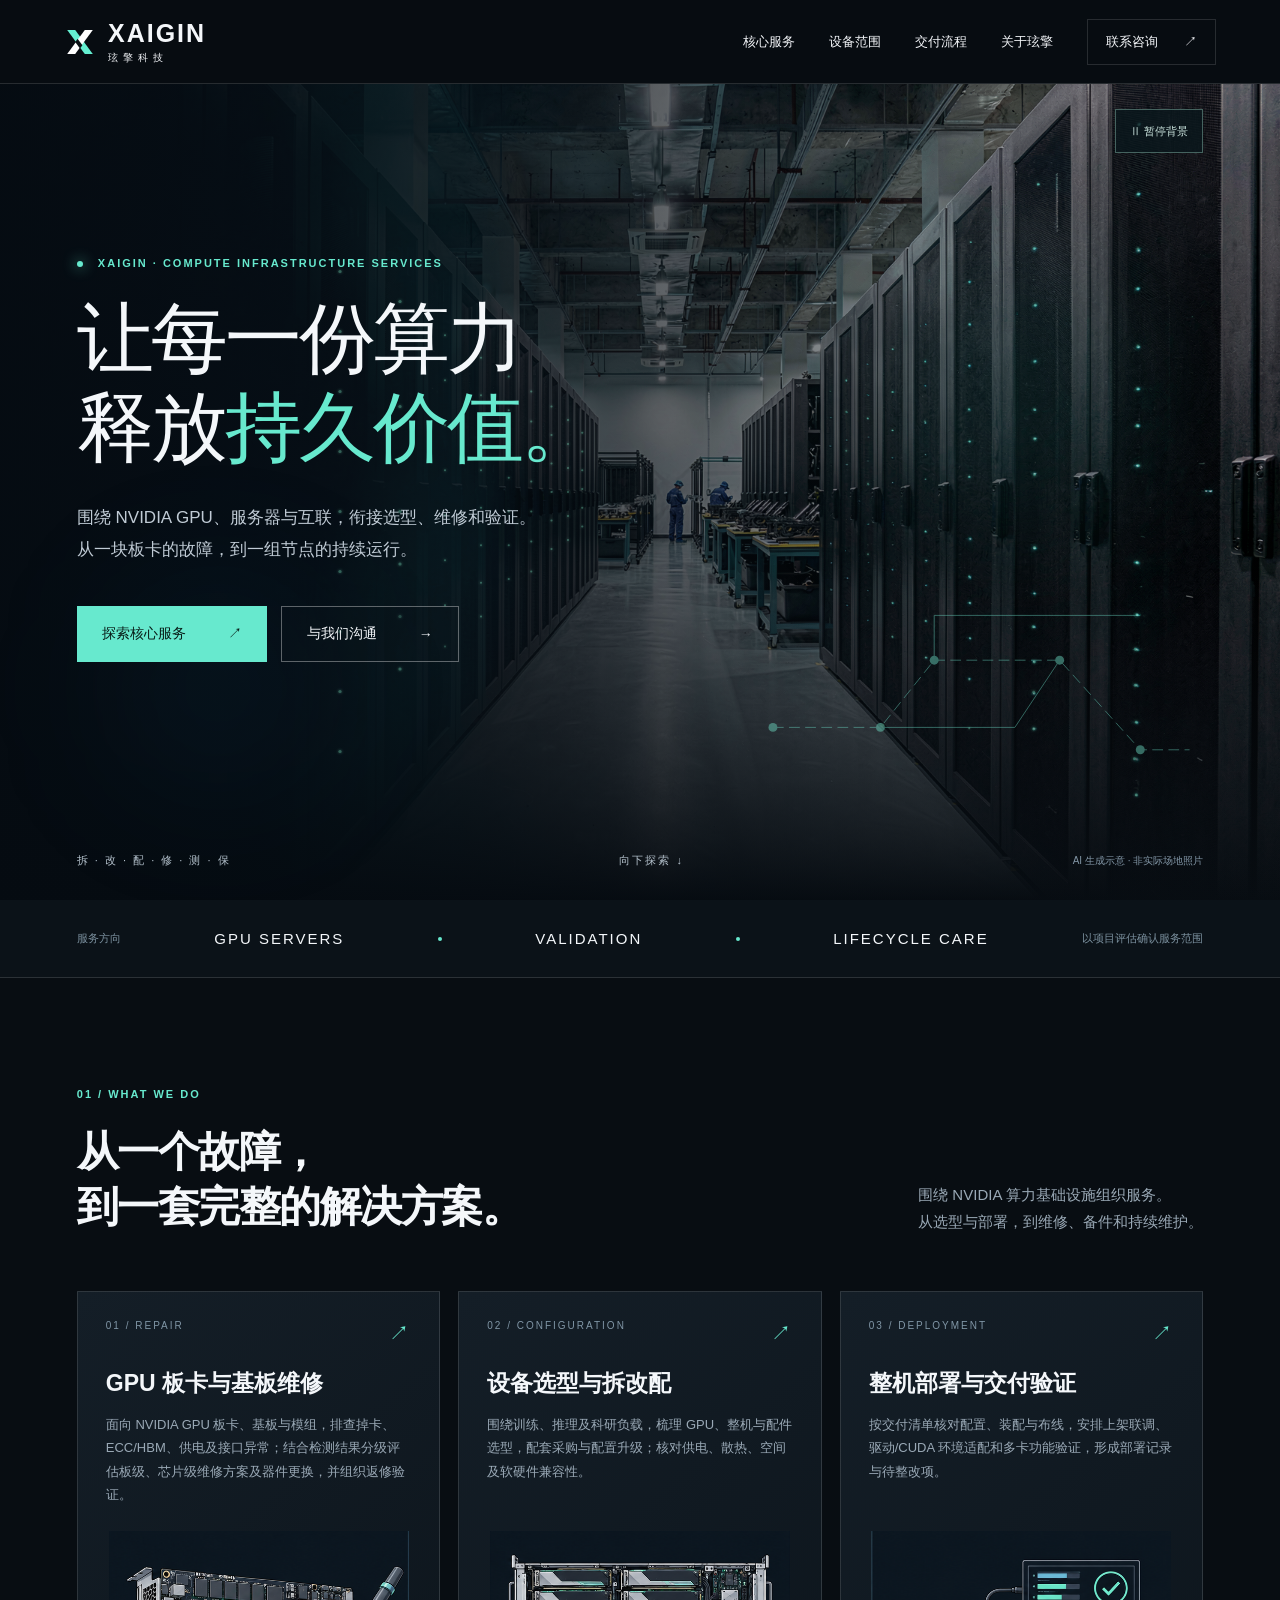
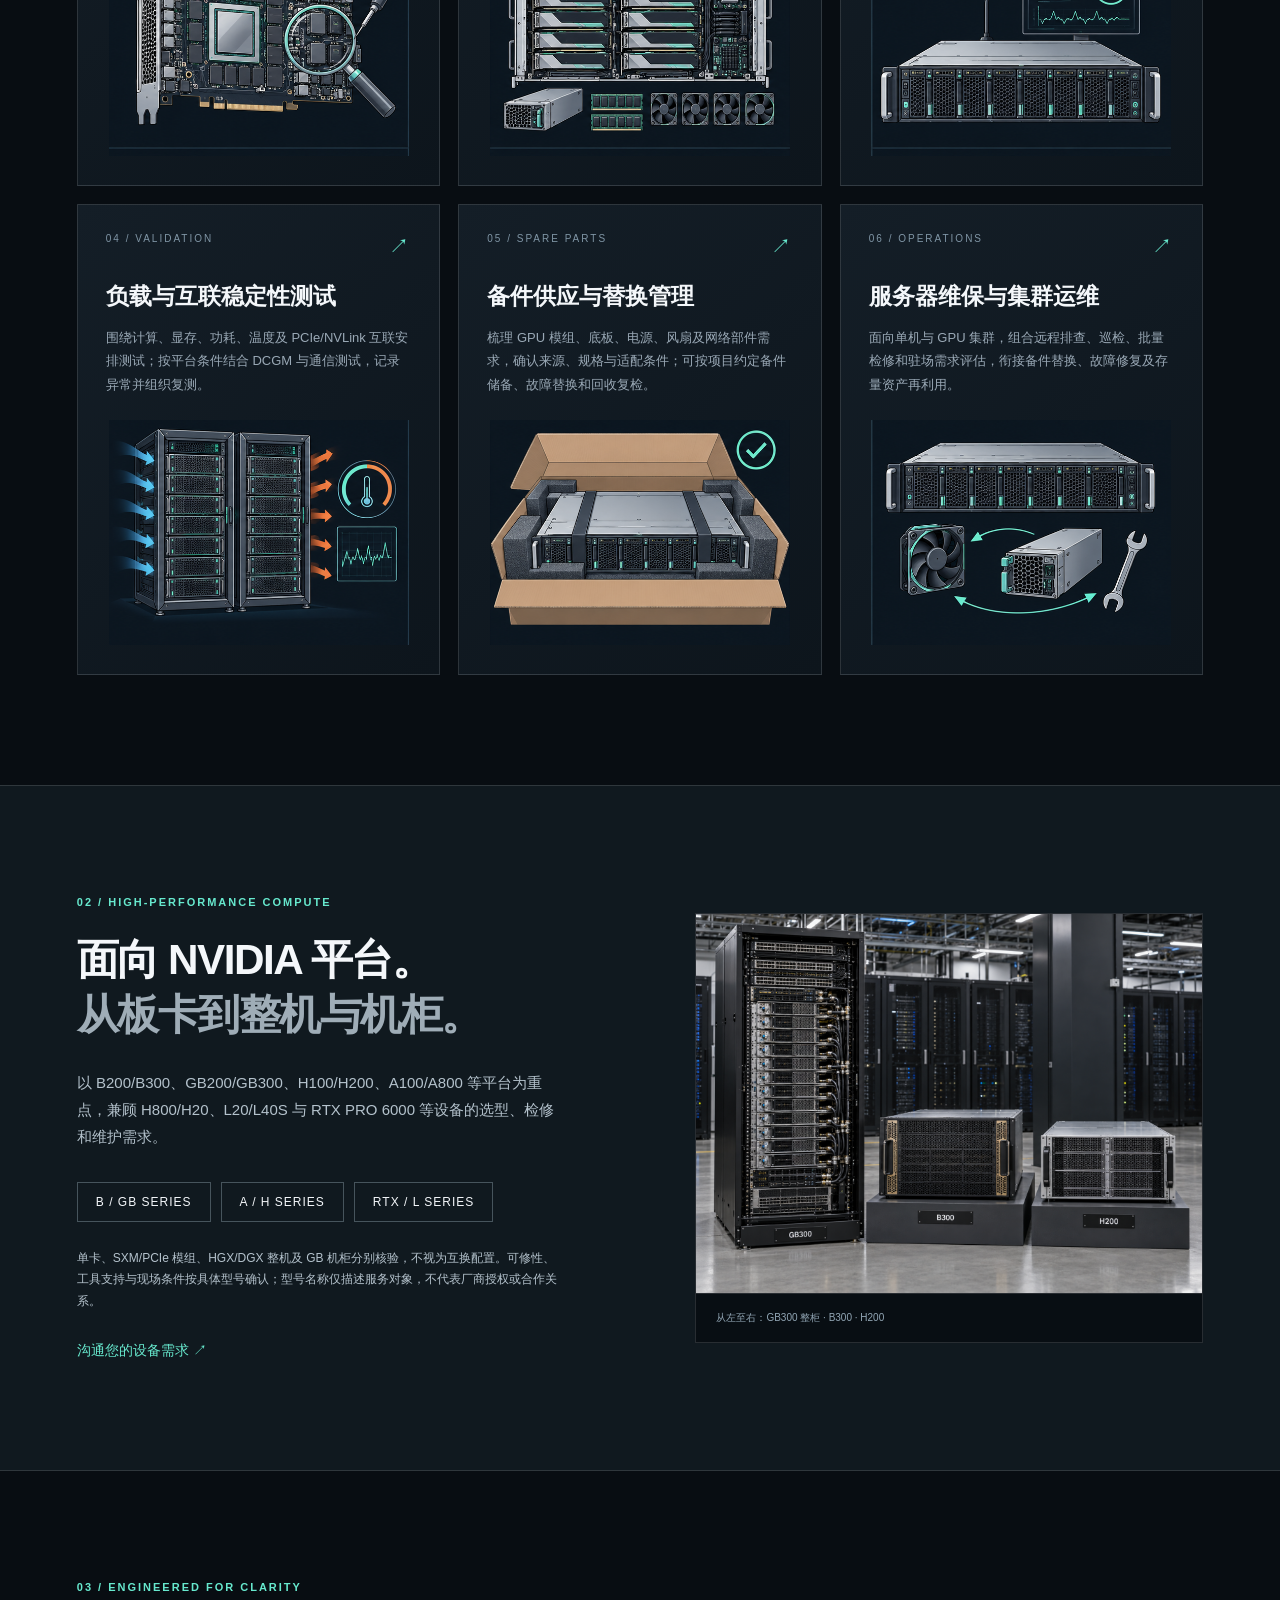
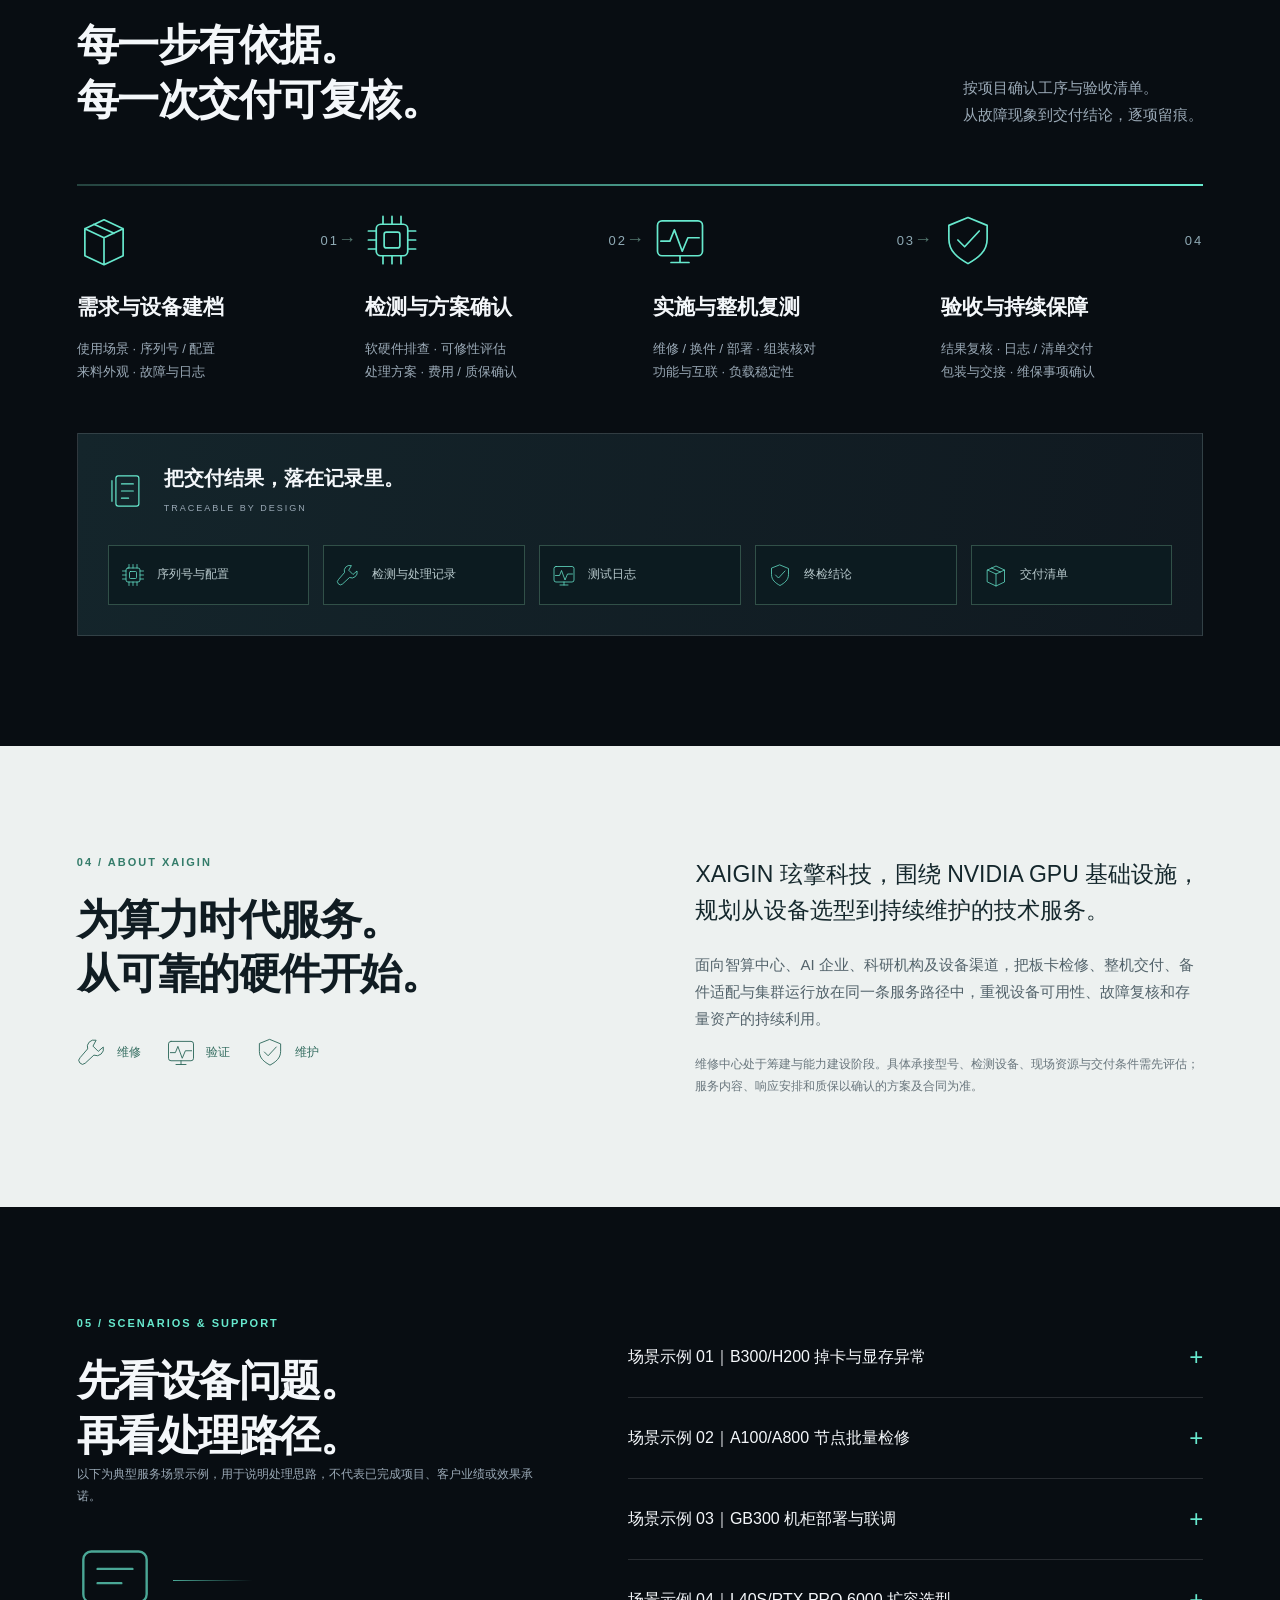
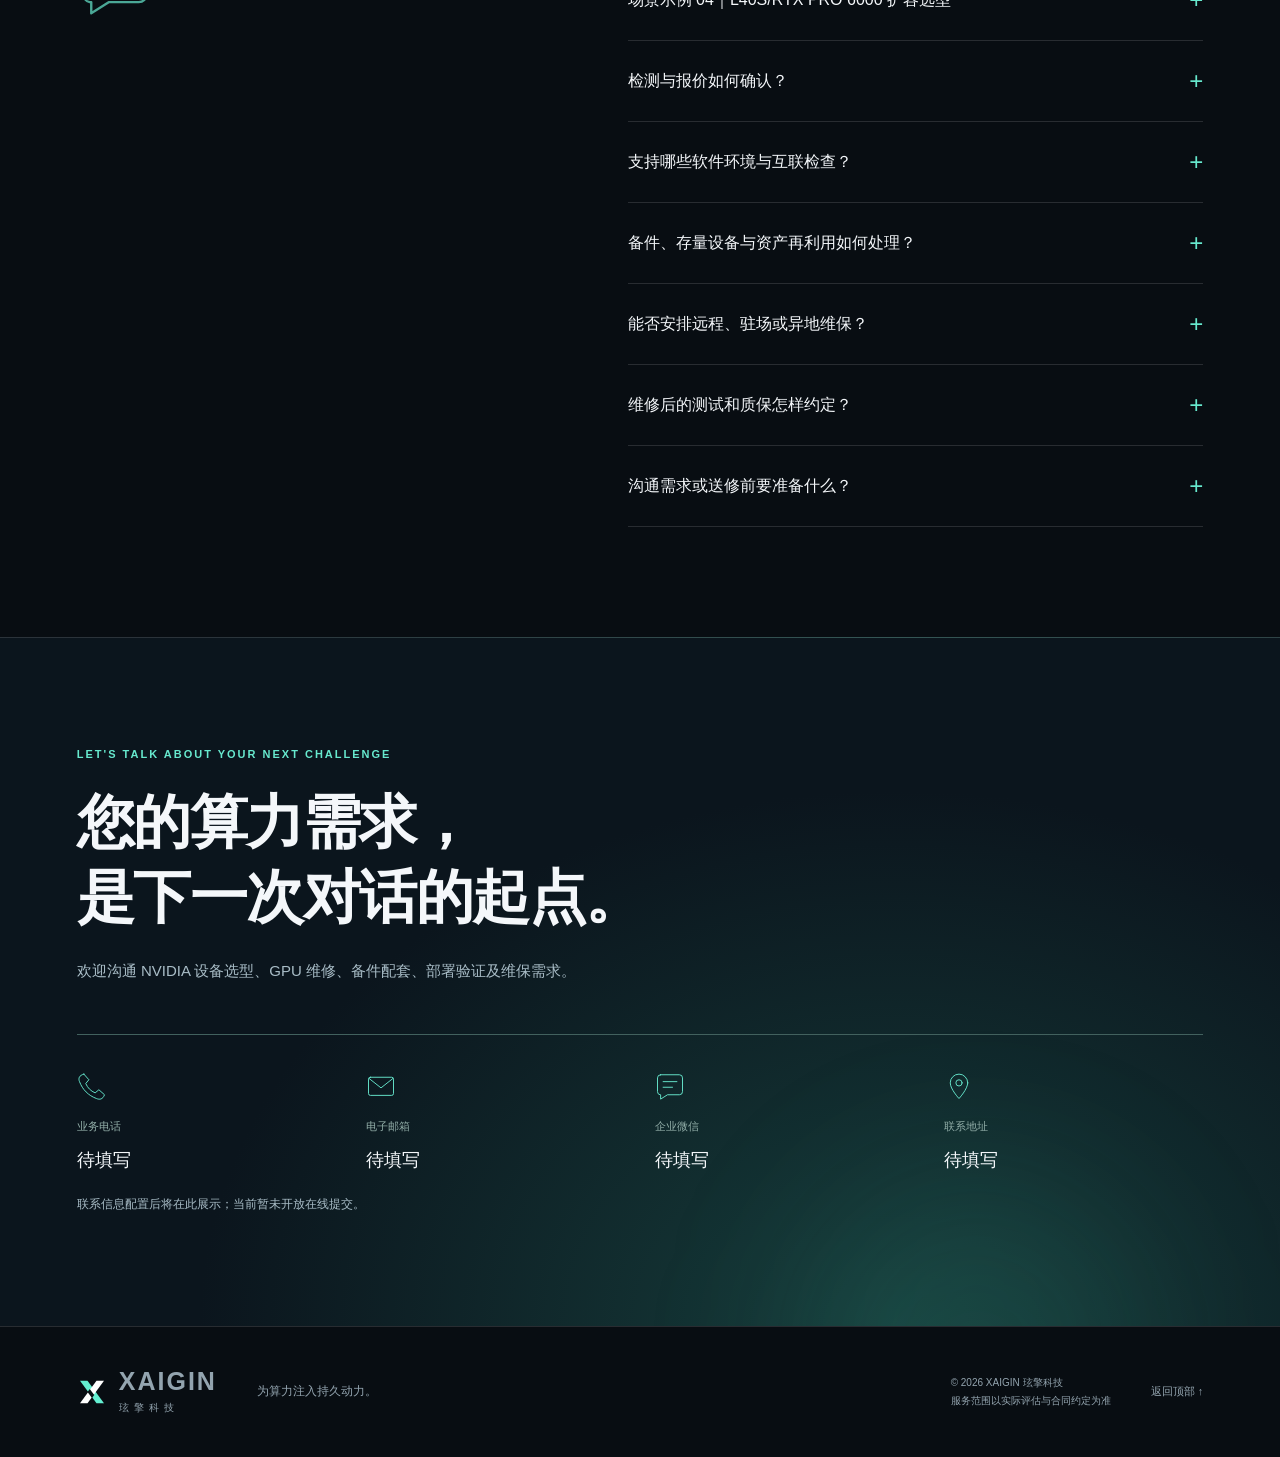
==== commit 724019f8: "Rewrite NVIDIA service content and add clearly labeled scenarios" ====
--- a/index.html
+++ b/index.html
@@ -2,10 +2,10 @@
 <html lang="zh-CN">
 <head>
 <meta charset="utf-8"><meta name="viewport" content="width=device-width,initial-scale=1">
-<meta name="description" content="XAIGIN 玹擎科技，面向算力服务器拆改配、维修、验证测试与维保的技术服务。具体服务范围与报价按检测评估确认。">
+<meta name="description" content="XAIGIN 玹擎科技，围绕 NVIDIA GPU 提供设备选型、板卡维修、整机部署验证、备件配套与集群维保服务方向。具体承接范围按评估确认。">
 <meta name="theme-color" content="#080d12"><title>XAIGIN 玹擎科技 · 为算力注入持久动力</title>
-<link rel="icon" href="assets/brand.svg" type="image/svg+xml"><link rel="stylesheet" href="styles/site.css">
-<script defer src="scripts/config.js"></script><script defer src="scripts/site.js"></script>
+<link rel="icon" href="assets/brand.svg" type="image/svg+xml"><link rel="stylesheet" href="styles/site.css?v=20261010-burst">
+<script defer src="scripts/config.js"></script><script defer src="scripts/site.js?v=20261010-burst"></script>
 </head>
 <body>
 <!-- M19 / 本地矢量图形定义，不依赖第三方图标库 -->
@@ -151,27 +151,38 @@
 <circle class="rack-led" data-bank="right" cx="1886.1" cy="906.5" r="2.7" style="--cycle:2s;--delay:-3.671s"/>
 <circle class="rack-led" data-bank="right" cx="1886" cy="977" r="2.7" style="--cycle:2s;--delay:-3.844s"/>
 <circle class="rack-led" data-bank="right" cx="1882.7" cy="1049.4" r="2.7" style="--cycle:2s;--delay:-0.017s"/>
-</g></svg></div><button id="hero-motion-toggle" type="button" aria-label="暂停背景动画" aria-pressed="false" hidden>Ⅱ 暂停背景</button><div class="orb orb-one"></div><div class="orb orb-two"></div><svg class="hero-network" viewBox="0 0 500 220" aria-hidden="true"><path class="network-path" d="M20 150h120l60-75h140l90 100h55"/><path d="M140 150h150l50-75M200 75V25h230"/><g><circle cx="20" cy="150" r="5"/><circle cx="140" cy="150" r="5"/><circle cx="200" cy="75" r="5"/><circle cx="340" cy="75" r="5"/><circle cx="430" cy="175" r="5"/></g></svg><div class="hero-content"><div class="eyebrow"><span class="status-dot"></span> XAIGIN · COMPUTE INFRASTRUCTURE SERVICES</div><h1>让每一份算力<br>释放<span>持久价值。</span></h1><p>从硬件修复到整机验证，从设备改造到持续维护。<br class="desktop-break">为高性能算力基础设施，构建完整的技术服务路径。</p><div class="actions"><a class="button primary" href="#services">探索核心服务 <span>↗</span></a><a class="button ghost" href="#contact">与我们沟通 <span>→</span></a></div></div><div class="hero-bottom"><span>拆 · 改 · 配 · 修 · 测 · 保</span><a href="#services">向下探索 ↓</a><small>AI 生成示意 · 非实际场地照片</small></div></section>
+</g></svg></div><button id="hero-motion-toggle" type="button" aria-label="暂停背景动画" aria-pressed="false" hidden>Ⅱ 暂停背景</button><div class="orb orb-one"></div><div class="orb orb-two"></div><svg class="hero-network" viewBox="0 0 500 220" aria-hidden="true"><path class="network-path" d="M20 150h120l60-75h140l90 100h55"/><path d="M140 150h150l50-75M200 75V25h230"/><g><circle cx="20" cy="150" r="5"/><circle cx="140" cy="150" r="5"/><circle cx="200" cy="75" r="5"/><circle cx="340" cy="75" r="5"/><circle cx="430" cy="175" r="5"/></g></svg><div class="hero-content"><div class="eyebrow"><span class="status-dot"></span> XAIGIN · COMPUTE INFRASTRUCTURE SERVICES</div><h1>让每一份算力<br>释放<span>持久价值。</span></h1><p>围绕 NVIDIA GPU、服务器与互联，衔接选型、维修和验证。<br class="desktop-break">从一块板卡的故障，到一组节点的持续运行。</p><div class="actions"><a class="button primary" href="#services">探索核心服务 <span>↗</span></a><a class="button ghost" href="#contact">与我们沟通 <span>→</span></a></div></div><div class="hero-bottom"><span>拆 · 改 · 配 · 修 · 测 · 保</span><a href="#services">向下探索 ↓</a><small>AI 生成示意 · 非实际场地照片</small></div></section>
 <div class="scope-strip"><span>服务方向</span><strong>GPU SERVERS</strong><i></i><strong>VALIDATION</strong><i></i><strong>LIFECYCLE CARE</strong><span>以项目评估确认服务范围</span></div>
 <!-- M03 / 六类核心服务 -->
-<section class="section" id="services"><div class="section-head reveal"><div><div class="eyebrow">01 / WHAT WE DO</div><h2>从一个故障，<br>到一套完整的解决方案。</h2></div><p>围绕设备的真实状态组织服务。<br>明确检测、维修、复测与交付的每一步。</p></div><div class="service-grid">
-<article class="service-card reveal"><div class="card-top"><span>01 / REPAIR</span><span>↗</span></div><h3>故障诊断与维修</h3><p>整机、GPU 板卡、主板、互联、电源与散热故障评估。先确定问题，再确认修复方案与备件范围。</p><figure class="service-visual"><div class="sheet-cell"><img src="assets/service-codex.png" alt="GPU板卡与检修工具二维示意" loading="lazy" width="1774" height="887" style="left:-0%;top:-0%"></div></figure></article>
-<article class="service-card reveal"><div class="card-top"><span>02 / RECONFIGURE</span><span>↗</span></div><h3>算力服务器拆改配</h3><p>配置升级、硬件适配、结构与散热评估、组装调试，让现有设备契合新的应用需求。</p><figure class="service-visual"><div class="sheet-cell"><img src="assets/service-codex.png" alt="GPU服务器及拆改配部件二维示意" loading="lazy" width="1774" height="887" style="left:-100%;top:-0%"></div></figure></article>
-<article class="service-card reveal"><div class="card-top"><span>03 / VALIDATE</span><span>↗</span></div><h3>整机验证测试</h3><p>配置核对、GPU 健康检查、互联与功能验证。以测试日志和复核记录支撑验收。</p><figure class="service-visual"><div class="sheet-cell"><img src="assets/service-codex.png" alt="GPU整机与诊断验证二维示意" loading="lazy" width="1774" height="887" style="left:-200%;top:-0%"></div></figure></article>
-<article class="service-card reveal"><div class="card-top"><span>04 / STRESS TEST</span><span>↗</span></div><h3>维修后机房压测</h3><p>按设备与项目要求设计负载，关注温度、功耗、错误日志与稳定性；异常需复测闭环。</p><figure class="service-visual"><div class="sheet-cell"><img src="assets/service-codex.png" alt="GPU机柜与温度负载监测二维示意" loading="lazy" width="1774" height="887" style="left:-0%;top:-100%"></div></figure></article>
-<article class="service-card reveal"><div class="card-top"><span>05 / DELIVER</span><span>↗</span></div><h3>组装检验与包装发货</h3><p>从组装复核到独立终检，核对序列号与配置，按设备特点确认防静电与运输包装方案。</p><figure class="service-visual"><div class="sheet-cell"><img src="assets/service-codex.png" alt="GPU服务器终检与防护包装二维示意" loading="lazy" width="1774" height="887" style="left:-100%;top:-100%"></div></figure></article>
-<article class="service-card reveal"><div class="card-top"><span>06 / MAINTAIN</span><span>↗</span></div><h3>维修维保</h3><p>围绕巡检、故障响应与维护记录制定服务计划。响应时段、备件和驻场范围以合同约定为准。</p><figure class="service-visual"><div class="sheet-cell"><img src="assets/service-codex.png" alt="服务器备件与定期维护二维示意" loading="lazy" width="1774" height="887" style="left:-200%;top:-100%"></div></figure></article>
+<section class="section" id="services"><div class="section-head reveal"><div><div class="eyebrow">01 / WHAT WE DO</div><h2>从一个故障，<br>到一套完整的解决方案。</h2></div><p>围绕 NVIDIA 算力基础设施组织服务。<br>从选型与部署，到维修、备件和持续维护。</p></div><div class="service-grid">
+<article class="service-card reveal"><div class="card-top"><span>01 / REPAIR</span><span>↗</span></div><h3>GPU 板卡与基板维修</h3><p>面向 NVIDIA GPU 板卡、基板与模组，排查掉卡、ECC/HBM、供电及接口异常；结合检测结果分级评估板级、芯片级维修方案及器件更换，并组织返修验证。</p><figure class="service-visual"><div class="sheet-cell"><img src="assets/service-codex.png" alt="GPU板卡与检修工具二维示意" loading="lazy" width="1774" height="887" style="left:-0%;top:-0%"></div></figure></article>
+<article class="service-card reveal"><div class="card-top"><span>02 / CONFIGURATION</span><span>↗</span></div><h3>设备选型与拆改配</h3><p>围绕训练、推理及科研负载，梳理 GPU、整机与配件选型，配套采购与配置升级；核对供电、散热、空间及软硬件兼容性。</p><figure class="service-visual"><div class="sheet-cell"><img src="assets/service-codex.png" alt="GPU服务器及拆改配部件二维示意" loading="lazy" width="1774" height="887" style="left:-100%;top:-0%"></div></figure></article>
+<article class="service-card reveal"><div class="card-top"><span>03 / DEPLOYMENT</span><span>↗</span></div><h3>整机部署与交付验证</h3><p>按交付清单核对配置、装配与布线，安排上架联调、驱动/CUDA 环境适配和多卡功能验证，形成部署记录与待整改项。</p><figure class="service-visual"><div class="sheet-cell"><img src="assets/service-codex.png" alt="GPU整机与诊断验证二维示意" loading="lazy" width="1774" height="887" style="left:-200%;top:-0%"></div></figure></article>
+<article class="service-card reveal"><div class="card-top"><span>04 / VALIDATION</span><span>↗</span></div><h3>负载与互联稳定性测试</h3><p>围绕计算、显存、功耗、温度及 PCIe/NVLink 互联安排测试；按平台条件结合 DCGM 与通信测试，记录异常并组织复测。</p><figure class="service-visual"><div class="sheet-cell"><img src="assets/service-codex.png" alt="GPU机柜与温度负载监测二维示意" loading="lazy" width="1774" height="887" style="left:-0%;top:-100%"></div></figure></article>
+<article class="service-card reveal"><div class="card-top"><span>05 / SPARE PARTS</span><span>↗</span></div><h3>备件供应与替换管理</h3><p>梳理 GPU 模组、底板、电源、风扇及网络部件需求，确认来源、规格与适配条件；可按项目约定备件储备、故障替换和回收复检。</p><figure class="service-visual"><div class="sheet-cell"><img src="assets/service-codex.png" alt="GPU服务器终检与防护包装二维示意" loading="lazy" width="1774" height="887" style="left:-100%;top:-100%"></div></figure></article>
+<article class="service-card reveal"><div class="card-top"><span>06 / OPERATIONS</span><span>↗</span></div><h3>服务器维保与集群运维</h3><p>面向单机与 GPU 集群，组合远程排查、巡检、批量检修和驻场需求评估，衔接备件替换、故障修复及存量资产再利用。</p><figure class="service-visual"><div class="sheet-cell"><img src="assets/service-codex.png" alt="服务器备件与定期维护二维示意" loading="lazy" width="1774" height="887" style="left:-200%;top:-100%"></div></figure></article>
 </div></section>
 <!-- M04 / 设备与服务边界 -->
-<section class="platform-section" id="platforms"><div class="section platform-inner"><div class="platform-copy reveal"><div class="eyebrow">02 / HIGH-PERFORMANCE COMPUTE</div><h2>面向高性能设备。<br><span>关注每一个细节。</span></h2><p>围绕 B300、GB 与 H 系列算力服务器，评估整机、板卡和关键部件的服务需求。</p><div class="platform-tags"><span>B300</span><span>GB SERIES</span><span>H SERIES</span></div><p class="fine">具体型号、兼容性、可修性及测试条件需逐项确认。型号名称仅用于描述服务对象，不代表厂商授权或合作关系。</p><a class="text-link" href="#contact">沟通您的设备需求 ↗</a></div><figure class="device-figure reveal"><div class="device-photo"><img id="device-image" src="assets/gb300-b300-h200-photo.png" alt="AI生成的GB300整柜、B300整机、H200整机并列写实合成示意" loading="lazy"></div><figcaption>从左至右：GB300 整柜 · B300 · H200</figcaption></figure></div></section>
+<section class="platform-section" id="platforms"><div class="section platform-inner"><div class="platform-copy reveal"><div class="eyebrow">02 / HIGH-PERFORMANCE COMPUTE</div><h2>面向 NVIDIA 平台。<br><span>从板卡到整机与机柜。</span></h2><p>以 B200/B300、GB200/GB300、H100/H200、A100/A800 等平台为重点，兼顾 H800/H20、L20/L40S 与 RTX PRO 6000 等设备的选型、检修和维护需求。</p><div class="platform-tags"><span>B / GB SERIES</span><span>A / H SERIES</span><span>RTX / L SERIES</span></div><p class="fine">单卡、SXM/PCIe 模组、HGX/DGX 整机及 GB 机柜分别核验，不视为互换配置。可修性、工具支持与现场条件按具体型号确认；型号名称仅描述服务对象，不代表厂商授权或合作关系。</p><a class="text-link" href="#contact">沟通您的设备需求 ↗</a></div><figure class="device-figure reveal"><div class="device-photo"><img id="device-image" src="assets/gb300-b300-h200-photo.png" alt="AI生成的GB300整柜、B300整机、H200整机并列写实合成示意" loading="lazy"></div><figcaption>从左至右：GB300 整柜 · B300 · H200</figcaption></figure></div></section>
 <!-- M05 / 交付流程 -->
-<section class="section" id="process"><div class="section-head reveal"><div><div class="eyebrow">03 / ENGINEERED FOR CLARITY</div><h2>每一步有依据。<br>每一次交付可复核。</h2></div><p>拟建立的标准服务路径。<br>实际工序与交付物按项目确认。</p></div><div class="flow-route" aria-hidden="true"></div><ol class="process-grid"><li class="reveal"><div class="process-icon"><svg class="" viewBox="0 0 48 48" aria-hidden="true" focusable="false"><use href="#icon-box"/></svg><span>01</span></div><h3>确认与入场</h3><p>需求沟通 · 设备登记<br>外观检查 · IQC 检验</p></li><li class="reveal"><div class="process-icon"><svg class="" viewBox="0 0 48 48" aria-hidden="true" focusable="false"><use href="#icon-chip"/></svg><span>02</span></div><h3>诊断与方案</h3><p>故障定位 · 风险评估<br>检测结论 · 报价确认</p></li><li class="reveal"><div class="process-icon"><svg class="" viewBox="0 0 48 48" aria-hidden="true" focusable="false"><use href="#icon-pulse"/></svg><span>03</span></div><h3>维修与验证</h3><p>维修 / 拆改配 · 组装复核<br>功能复测 · 负载压测</p></li><li class="reveal"><div class="process-icon"><svg class="" viewBox="0 0 48 48" aria-hidden="true" focusable="false"><use href="#icon-shield"/></svg><span>04</span></div><h3>终检与交付</h3><p>独立 OQC · 记录归档<br>包装核对 · 发货交付</p></li></ol><div class="trace-panel reveal"><div class="trace-heading"><svg class="" viewBox="0 0 48 48" aria-hidden="true" focusable="false"><use href="#icon-list"/></svg><div><h3>把交付结果，落在记录里。</h3><p>TRACEABLE BY DESIGN</p></div></div><ol class="trace-items"><li><svg class="" viewBox="0 0 48 48" aria-hidden="true" focusable="false"><use href="#icon-chip"/></svg><span>序列号与配置</span></li><li><svg class="" viewBox="0 0 48 48" aria-hidden="true" focusable="false"><use href="#icon-wrench"/></svg><span>故障与维修记录</span></li><li><svg class="" viewBox="0 0 48 48" aria-hidden="true" focusable="false"><use href="#icon-pulse"/></svg><span>测试日志</span></li><li><svg class="" viewBox="0 0 48 48" aria-hidden="true" focusable="false"><use href="#icon-shield"/></svg><span>终检结论</span></li><li><svg class="" viewBox="0 0 48 48" aria-hidden="true" focusable="false"><use href="#icon-box"/></svg><span>交付清单</span></li></ol></div></section>
+<section class="section" id="process"><div class="section-head reveal"><div><div class="eyebrow">03 / ENGINEERED FOR CLARITY</div><h2>每一步有依据。<br>每一次交付可复核。</h2></div><p>按项目确认工序与验收清单。<br>从故障现象到交付结论，逐项留痕。</p></div><div class="flow-route" aria-hidden="true"></div><ol class="process-grid"><li class="reveal"><div class="process-icon"><svg class="" viewBox="0 0 48 48" aria-hidden="true" focusable="false"><use href="#icon-box"/></svg><span>01</span></div><h3>需求与设备建档</h3><p>使用场景 · 序列号 / 配置<br>来料外观 · 故障与日志</p></li><li class="reveal"><div class="process-icon"><svg class="" viewBox="0 0 48 48" aria-hidden="true" focusable="false"><use href="#icon-chip"/></svg><span>02</span></div><h3>检测与方案确认</h3><p>软硬件排查 · 可修性评估<br>处理方案 · 费用 / 质保确认</p></li><li class="reveal"><div class="process-icon"><svg class="" viewBox="0 0 48 48" aria-hidden="true" focusable="false"><use href="#icon-pulse"/></svg><span>03</span></div><h3>实施与整机复测</h3><p>维修 / 换件 / 部署 · 组装核对<br>功能与互联 · 负载稳定性</p></li><li class="reveal"><div class="process-icon"><svg class="" viewBox="0 0 48 48" aria-hidden="true" focusable="false"><use href="#icon-shield"/></svg><span>04</span></div><h3>验收与持续保障</h3><p>结果复核 · 日志 / 清单交付<br>包装与交接 · 维保事项确认</p></li></ol><div class="trace-panel reveal"><div class="trace-heading"><svg class="" viewBox="0 0 48 48" aria-hidden="true" focusable="false"><use href="#icon-list"/></svg><div><h3>把交付结果，落在记录里。</h3><p>TRACEABLE BY DESIGN</p></div></div><ol class="trace-items"><li><svg class="" viewBox="0 0 48 48" aria-hidden="true" focusable="false"><use href="#icon-chip"/></svg><span>序列号与配置</span></li><li><svg class="" viewBox="0 0 48 48" aria-hidden="true" focusable="false"><use href="#icon-wrench"/></svg><span>检测与处理记录</span></li><li><svg class="" viewBox="0 0 48 48" aria-hidden="true" focusable="false"><use href="#icon-pulse"/></svg><span>测试日志</span></li><li><svg class="" viewBox="0 0 48 48" aria-hidden="true" focusable="false"><use href="#icon-shield"/></svg><span>终检结论</span></li><li><svg class="" viewBox="0 0 48 48" aria-hidden="true" focusable="false"><use href="#icon-box"/></svg><span>交付清单</span></li></ol></div></section>
 <!-- M06 / 公司定位 -->
-<section class="about-section" id="about"><div class="section about-grid"><div class="reveal"><div class="eyebrow">04 / ABOUT XAIGIN</div><h2>为算力时代服务。<br>从可靠的硬件开始。</h2><div class="about-pillars"><div><svg class="" viewBox="0 0 48 48" aria-hidden="true" focusable="false"><use href="#icon-wrench"/></svg><span>维修</span></div><div><svg class="" viewBox="0 0 48 48" aria-hidden="true" focusable="false"><use href="#icon-pulse"/></svg><span>验证</span></div><div><svg class="" viewBox="0 0 48 48" aria-hidden="true" focusable="false"><use href="#icon-shield"/></svg><span>维护</span></div></div></div><div class="reveal"><p class="about-lead">XAIGIN 玹擎科技，面向算力服务器全生命周期技术服务的新设维修中心。</p><p>我们以维修、验证与维护为建设方向，关注算力设备的持续使用价值。服务面向 IDC、智算中心、AI 企业及设备渠道的实际需求。</p><p class="fine">维修中心处于筹建与能力建设阶段，具体项目承接、场地设备与交付条件需沟通确认。这里展示的是服务方向与流程设计。</p></div></div></section>
+<section class="about-section" id="about"><div class="section about-grid"><div class="reveal"><div class="eyebrow">04 / ABOUT XAIGIN</div><h2>为算力时代服务。<br>从可靠的硬件开始。</h2><div class="about-pillars"><div><svg class="" viewBox="0 0 48 48" aria-hidden="true" focusable="false"><use href="#icon-wrench"/></svg><span>维修</span></div><div><svg class="" viewBox="0 0 48 48" aria-hidden="true" focusable="false"><use href="#icon-pulse"/></svg><span>验证</span></div><div><svg class="" viewBox="0 0 48 48" aria-hidden="true" focusable="false"><use href="#icon-shield"/></svg><span>维护</span></div></div></div><div class="reveal"><p class="about-lead">XAIGIN 玹擎科技，围绕 NVIDIA GPU 基础设施，规划从设备选型到持续维护的技术服务。</p><p>面向智算中心、AI 企业、科研机构及设备渠道，把板卡检修、整机交付、备件适配与集群运行放在同一条服务路径中，重视设备可用性、故障复核和存量资产的持续利用。</p><p class="fine">维修中心处于筹建与能力建设阶段。具体承接型号、检测设备、现场资源与交付条件需先评估；服务内容、响应安排和质保以确认的方案及合同为准。</p></div></div></section>
 <!-- M07 / FAQ -->
-<section class="section faq-section"><div class="section-head reveal"><div><div class="eyebrow">05 / BEFORE WE BEGIN</div><h2>先把问题说清楚。</h2><div class="faq-graphic" aria-hidden="true"><svg class="" viewBox="0 0 48 48" aria-hidden="true" focusable="false"><use href="#icon-message"/></svg><span class="faq-signal"></span></div></div></div><div class="faq-list reveal"><details><summary>维修费用如何确定？<span>+</span></summary><p>按设备型号、故障情况、检测结果、备件需求与服务范围评估；检测费、维修费、测试费和运输等项目在报价中明确，确认后执行。</p></details><details><summary>送修前需要准备哪些信息？<span>+</span></summary><p>建议准备型号、配置、序列号、故障现象、已有日志及历史处理记录。涉及数据存储介质时，请先沟通保留、拆除或备份方案，不在网页上提交敏感资料。</p></details><details><summary>压力测试需要多长时间？<span>+</span></summary><p>根据设备状态、负载策略与验收要求确认时长。快速预检和正式交付验证的目的不同；异常处理与复测时间单独评估。</p></details><details><summary>可以提供哪些维保安排？<span>+</span></summary><p>可沟通定期巡检、故障响应和维护记录等需求。服务可用性、响应时段、现场范围、备件及驻场条件以最终方案和合同为准。</p></details></div></section>
+<section class="section faq-section"><div class="section-head reveal"><div><div class="eyebrow">05 / SCENARIOS &amp; SUPPORT</div><h2>先看设备问题。<br>再看处理路径。</h2><p class="fine">以下为典型服务场景示例，用于说明处理思路，不代表已完成项目、客户业绩或效果承诺。</p><div class="faq-graphic" aria-hidden="true"><svg class="" viewBox="0 0 48 48" aria-hidden="true" focusable="false"><use href="#icon-message"/></svg><span class="faq-signal"></span></div></div></div><div class="faq-list reveal">
+<details><summary>场景示例 01｜B300/H200 掉卡与显存异常<span>+</span></summary><p>问题：GPU 出现掉卡、ECC 提示或算力波动，需要先区分软件、整机环境与板卡因素。</p><p>处理思路：保留原始日志，交叉排查供电、温度、驱动与互联；经检测再确定检修或替换方案，不把所有 ECC/HBM 报警直接判为芯片损坏。</p><p>拟验收依据：设备识别、相关错误复核和整机负载测试记录；无法复现或仍有风险的项目单独列明。</p></details>
+<details><summary>场景示例 02｜A100/A800 节点批量检修<span>+</span></summary><p>问题：存量 GPU 节点故障类型分散，单纯换件难以识别共性问题，也容易让可修复模组长期闲置。</p><p>处理思路：按序列号、配置和故障类别分批建档，隔离异常节点；结合业务窗口安排检测、备件替换与模组修复，形成批次跟踪记录。</p><p>拟验收依据：逐台处置清单、批次测试记录、未闭环风险及可复用资产清单；不以批量上线数量代替设备级验收。</p></details>
+<details><summary>场景示例 03｜GB300 机柜部署与联调<span>+</span></summary><p>问题：机柜级设备到场后，需要把供电、液冷接口、网络和计算节点的准备条件逐项对齐。</p><p>处理思路：先界定现场责任与实施资源，再按设备条件组织配置检查、节点测试和互联联调；机柜级项目需单独评估场地、工具及人员条件。</p><p>拟验收依据：配置与布线核对、接口检查记录、互联拓扑和联调日志，以及待整改事项与交接边界。</p></details>
+<details><summary>场景示例 04｜L40S/RTX PRO 6000 扩容选型<span>+</span></summary><p>问题：推理、科研或图形业务计划扩容，需要同时考虑计算需求、显存、并发与现有服务器条件。</p><p>处理思路：把工作负载、功耗与空间约束转为选型清单，区分工作站版与服务器版的适配条件，核对配件、驱动及可复用设备。</p><p>拟验收依据：配置和兼容性清单、安装检查及约定工作负载的测试记录；不预设未经实测的性能提升或节省比例。</p></details>
+<details><summary>检测与报价如何确认？<span>+</span></summary><p>先收集设备型号、配置、故障现象和日志，再明确检测范围与可修性评估。检测费、维修费、备件、测试、运输及质保范围分别列入报价，双方确认后再实施；不可修复或不建议维修的情况另行说明。</p><p>方案同时明确 ESD 防护、适用工艺、物料规格与复检条件；涉及 BGA 返修或焊点检查时，先确认所需工装与检验条件，不对 GPU 核心或 HBM 损坏作统一可修承诺。</p></details>
+<details><summary>支持哪些软件环境与互联检查？<span>+</span></summary><p>按具体硬件和软件版本核对操作系统、驱动/CUDA 环境与 GPU 拓扑；节点内 PCIe/NVLink 和节点间 InfiniBand/RoCE 分别检查。DCGM 等工具按平台支持情况选用，必要时结合通信及业务负载测试；诊断结果不替代原厂离线诊断或 RMA 判定。</p></details>
+<details><summary>备件、存量设备与资产再利用如何处理？<span>+</span></summary><p>备件的来源、规格、成色、适用平台和质保范围，在报价及交付清单中确认。旧件与退役设备可先评估检测、修复、兼容性及再利用价值；替代件经确认后使用，不把不同型号或形态视为直接互换。</p></details>
+<details><summary>能否安排远程、驻场或异地维保？<span>+</span></summary><p>可按项目沟通远程日志排查、定期巡检、批量检修、年度维保和驻场需求。响应时段、覆盖地域、备件储备与先行替换需结合资源确认；异地或海外项目另行核实现场、运输和服务条件，不作统一响应时限承诺。</p></details>
+<details><summary>维修后的测试和质保怎样约定？<span>+</span></summary><p>测试项目、环境、时长与通过条件在实施前明确，维修后结合功能、显存、互联及负载记录复核；不能只凭点亮或短时识别判定交付。质保期限、覆盖故障、替换件责任及例外事项写入服务约定，同类问题复发按约定复核处理。</p></details>
+<details><summary>沟通需求或送修前要准备什么？<span>+</span></summary><p>请提供型号、配置、序列号、故障时间、已有日志、历史维修情况及希望的服务范围。涉及生产任务、访问权限和数据介质时，先确认测试窗口、授权范围以及介质保留、拆除或备份安排；敏感资料不通过本网页提交。</p></details>
+</div></section>
 <!-- M08 / 联系配置 -->
-<section class="contact-section" id="contact"><div class="contact-glow orb"></div><div class="section contact-inner"><div class="eyebrow">LET'S TALK ABOUT YOUR NEXT CHALLENGE</div><h2>您的算力需求，<br>是下一次对话的起点。</h2><p>欢迎沟通设备维修、验证测试与维保需求。</p><div class="contact-grid"><div><div class="contact-icon"><svg class="" viewBox="0 0 48 48" aria-hidden="true" focusable="false"><use href="#icon-phone"/></svg></div><span>业务电话</span><strong data-contact="phone">待填写</strong></div><div><div class="contact-icon"><svg class="" viewBox="0 0 48 48" aria-hidden="true" focusable="false"><use href="#icon-mail"/></svg></div><span>电子邮箱</span><strong data-contact="email">待填写</strong></div><div><div class="contact-icon"><svg class="" viewBox="0 0 48 48" aria-hidden="true" focusable="false"><use href="#icon-message"/></svg></div><span>企业微信</span><strong data-contact="wechat">待填写</strong></div><div><div class="contact-icon"><svg class="" viewBox="0 0 48 48" aria-hidden="true" focusable="false"><use href="#icon-pin"/></svg></div><span>联系地址</span><strong data-contact="address">待填写</strong></div></div><p class="fine contact-note">联系信息配置后将在此展示；当前暂未开放在线提交。</p></div></section>
+<section class="contact-section" id="contact"><div class="contact-glow orb"></div><div class="section contact-inner"><div class="eyebrow">LET'S TALK ABOUT YOUR NEXT CHALLENGE</div><h2>您的算力需求，<br>是下一次对话的起点。</h2><p>欢迎沟通 NVIDIA 设备选型、GPU 维修、备件配套、部署验证及维保需求。</p><div class="contact-grid"><div><div class="contact-icon"><svg class="" viewBox="0 0 48 48" aria-hidden="true" focusable="false"><use href="#icon-phone"/></svg></div><span>业务电话</span><strong data-contact="phone">待填写</strong></div><div><div class="contact-icon"><svg class="" viewBox="0 0 48 48" aria-hidden="true" focusable="false"><use href="#icon-mail"/></svg></div><span>电子邮箱</span><strong data-contact="email">待填写</strong></div><div><div class="contact-icon"><svg class="" viewBox="0 0 48 48" aria-hidden="true" focusable="false"><use href="#icon-message"/></svg></div><span>企业微信</span><strong data-contact="wechat">待填写</strong></div><div><div class="contact-icon"><svg class="" viewBox="0 0 48 48" aria-hidden="true" focusable="false"><use href="#icon-pin"/></svg></div><span>联系地址</span><strong data-contact="address">待填写</strong></div></div><p class="fine contact-note">联系信息配置后将在此展示；当前暂未开放在线提交。</p></div></section>
 </main>
 <footer class="footer"><a class="brand" href="#home"><img src="assets/brand.svg" alt="" width="30" height="30"><span>XAIGIN<small>玹擎科技</small></span></a><p>为算力注入持久动力。</p><small>© <span id="year">2026</span> XAIGIN 玹擎科技<br>服务范围以实际评估与合同约定为准</small><a href="#home">返回顶部 ↑</a></footer>
 </body></html>
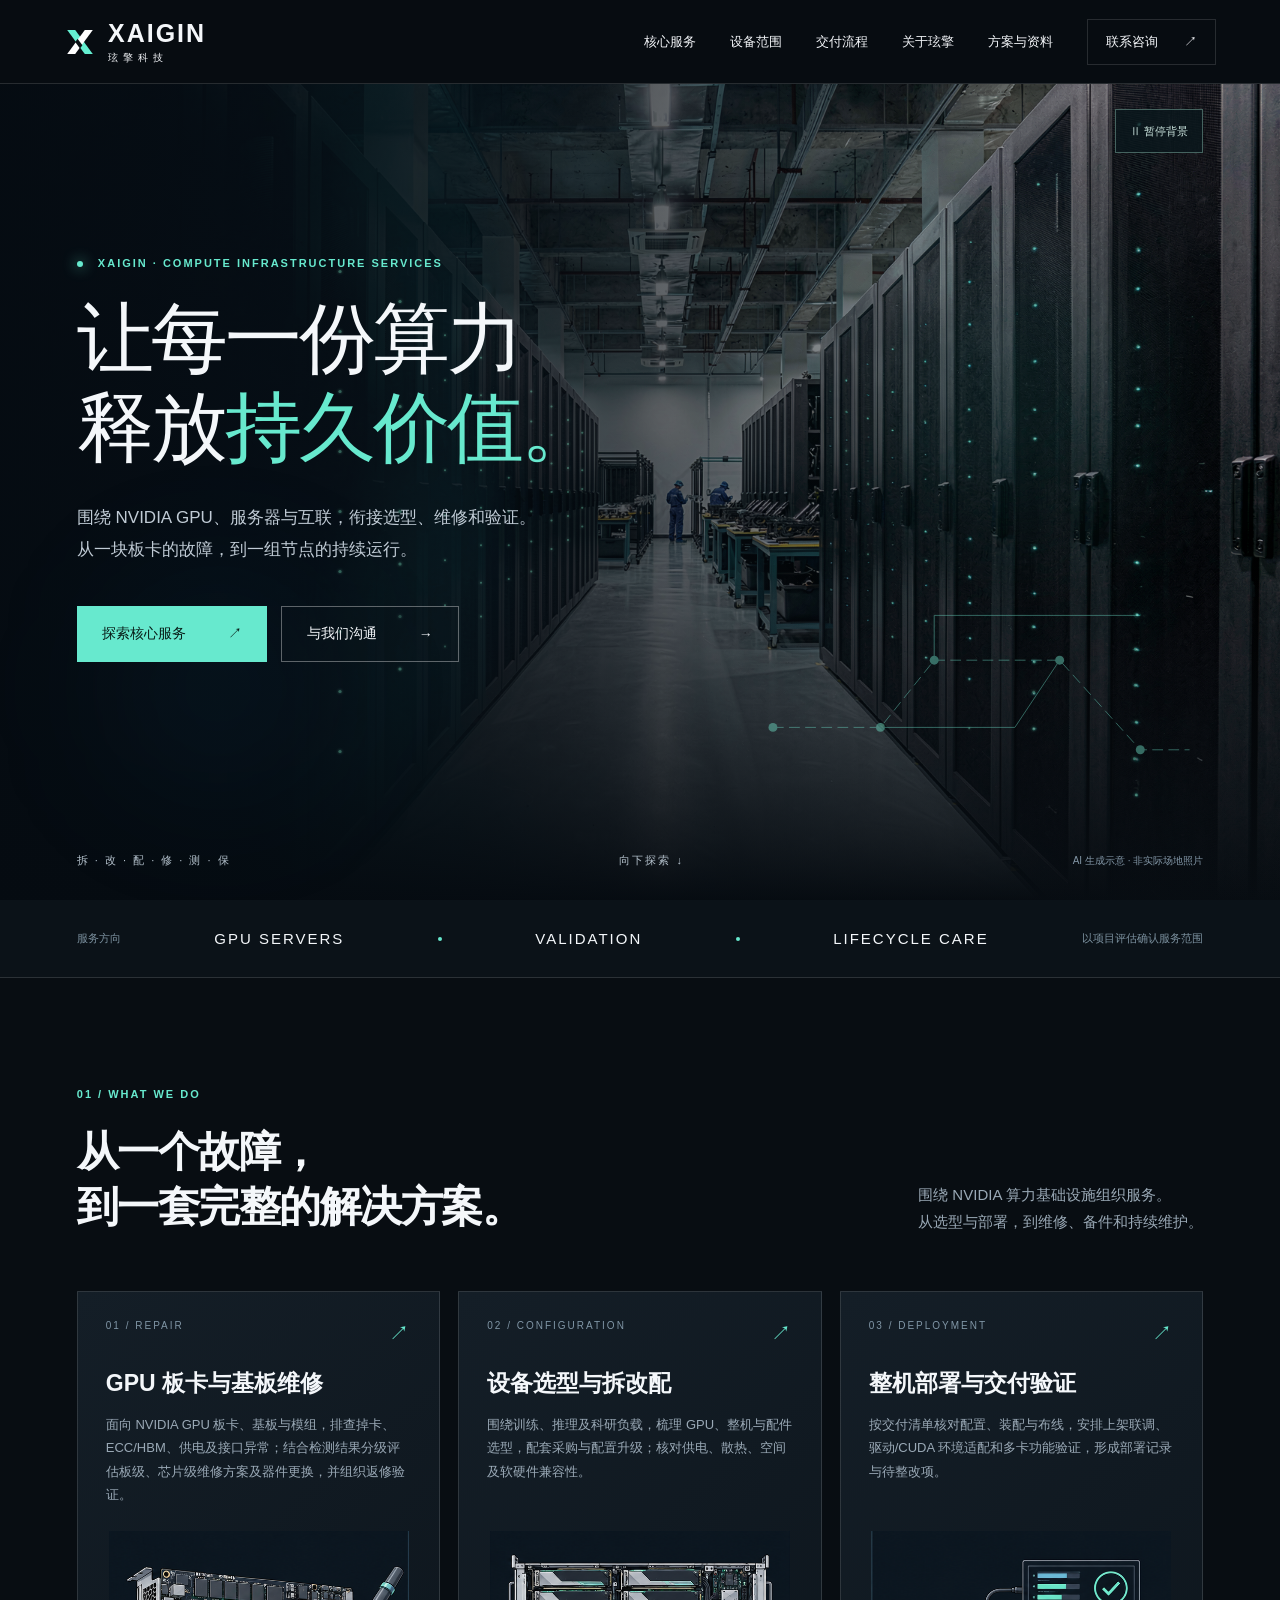
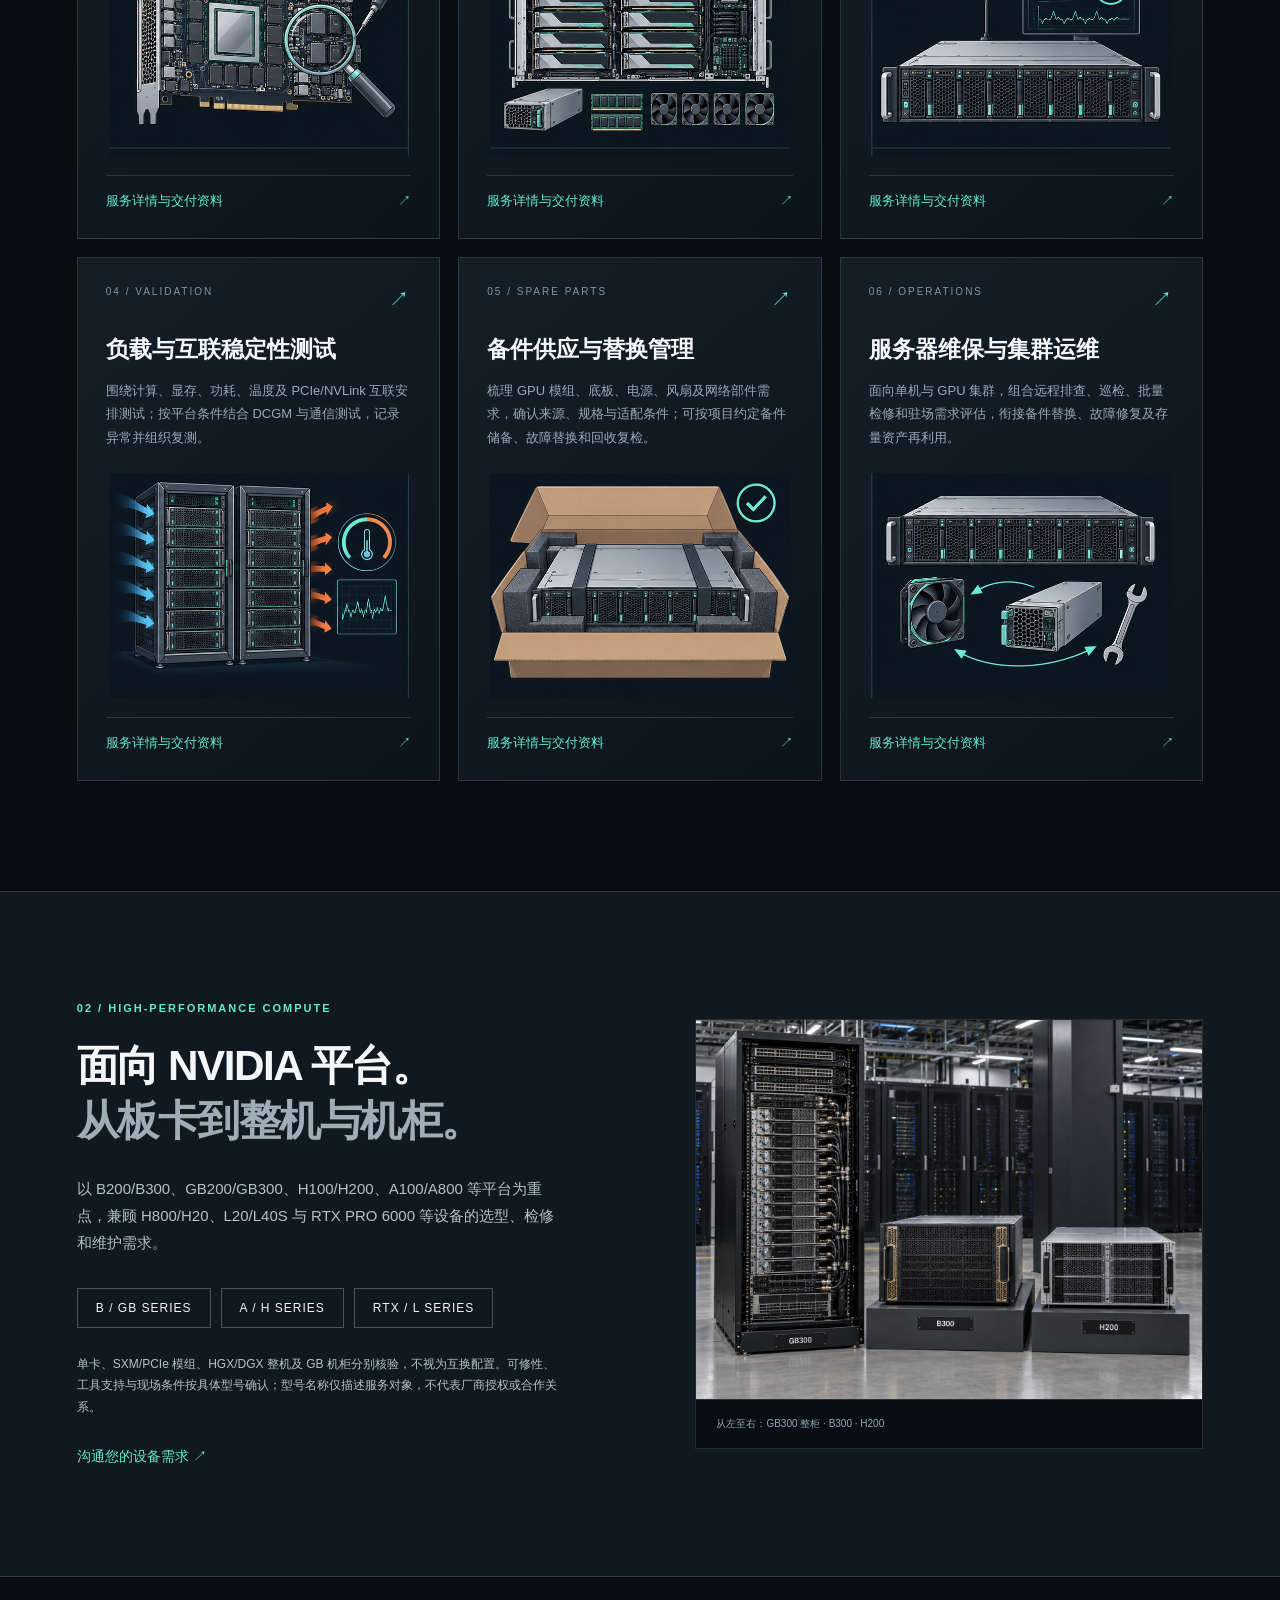
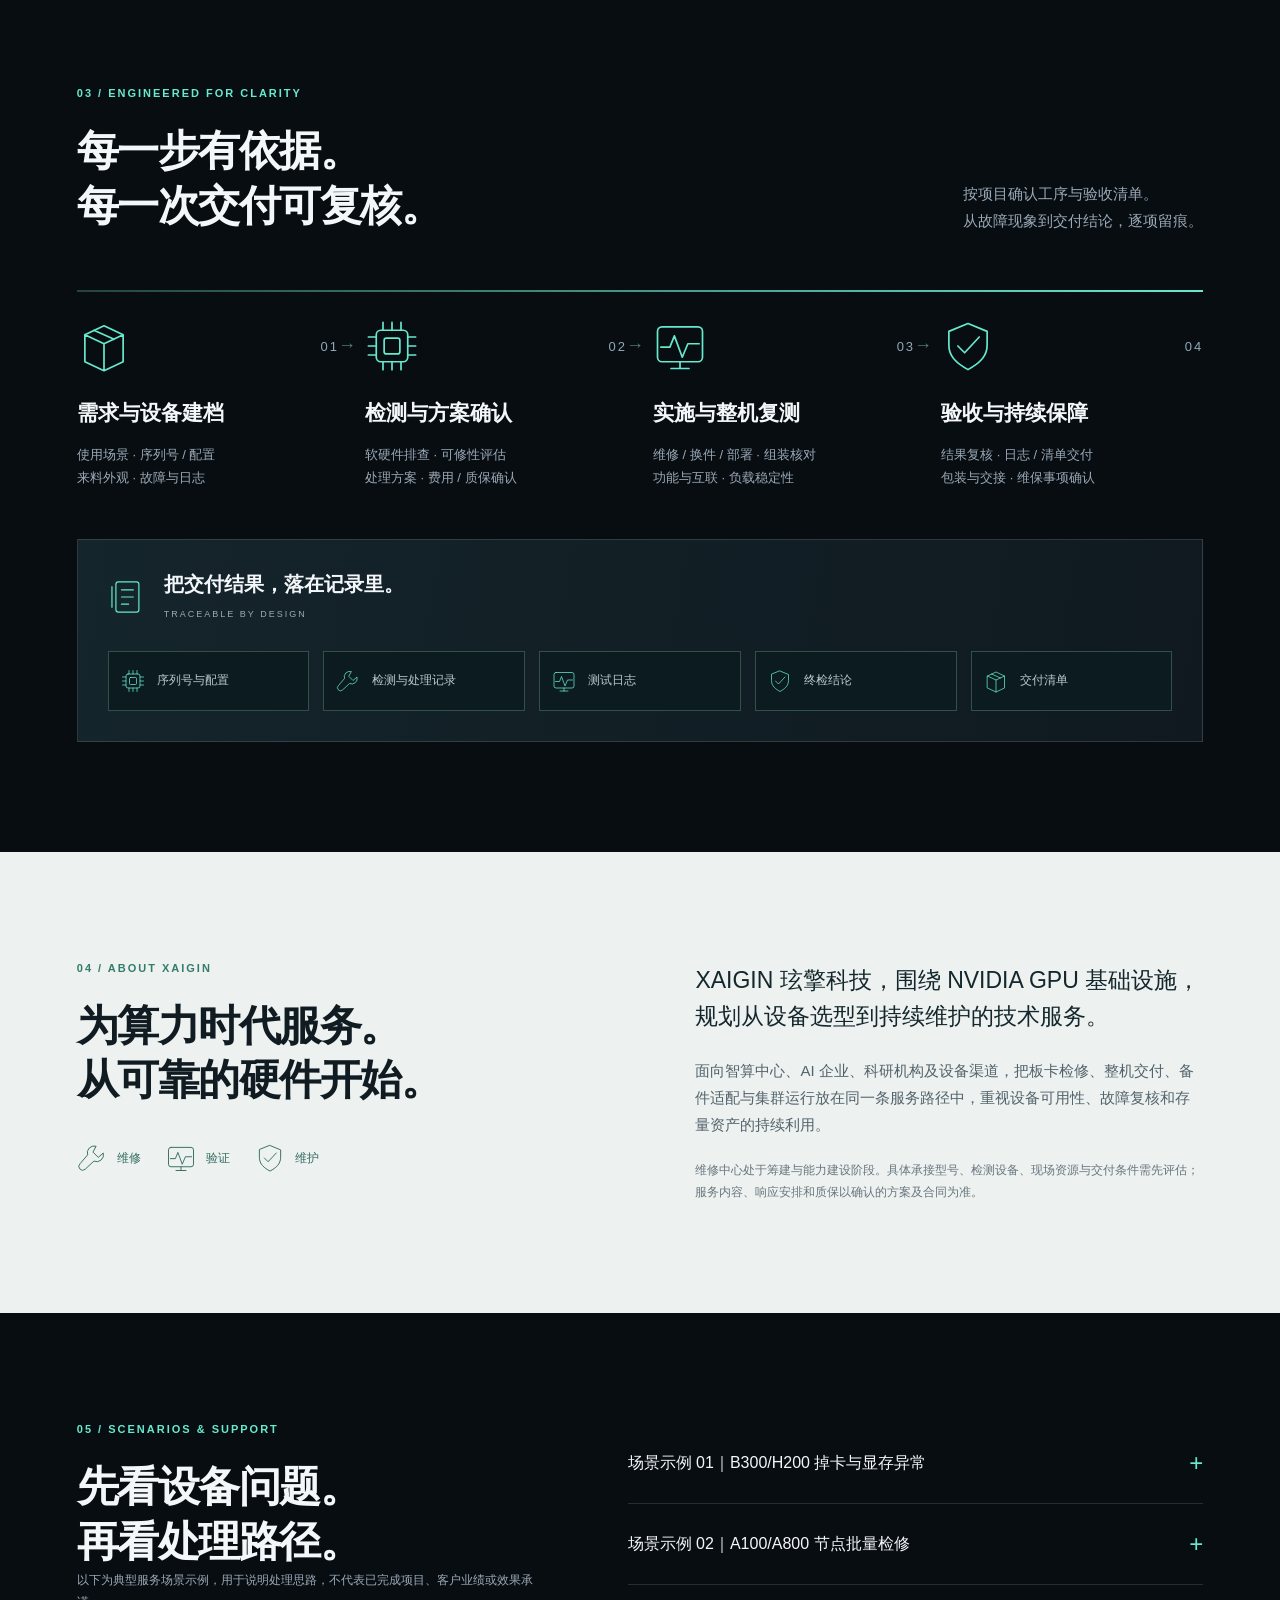
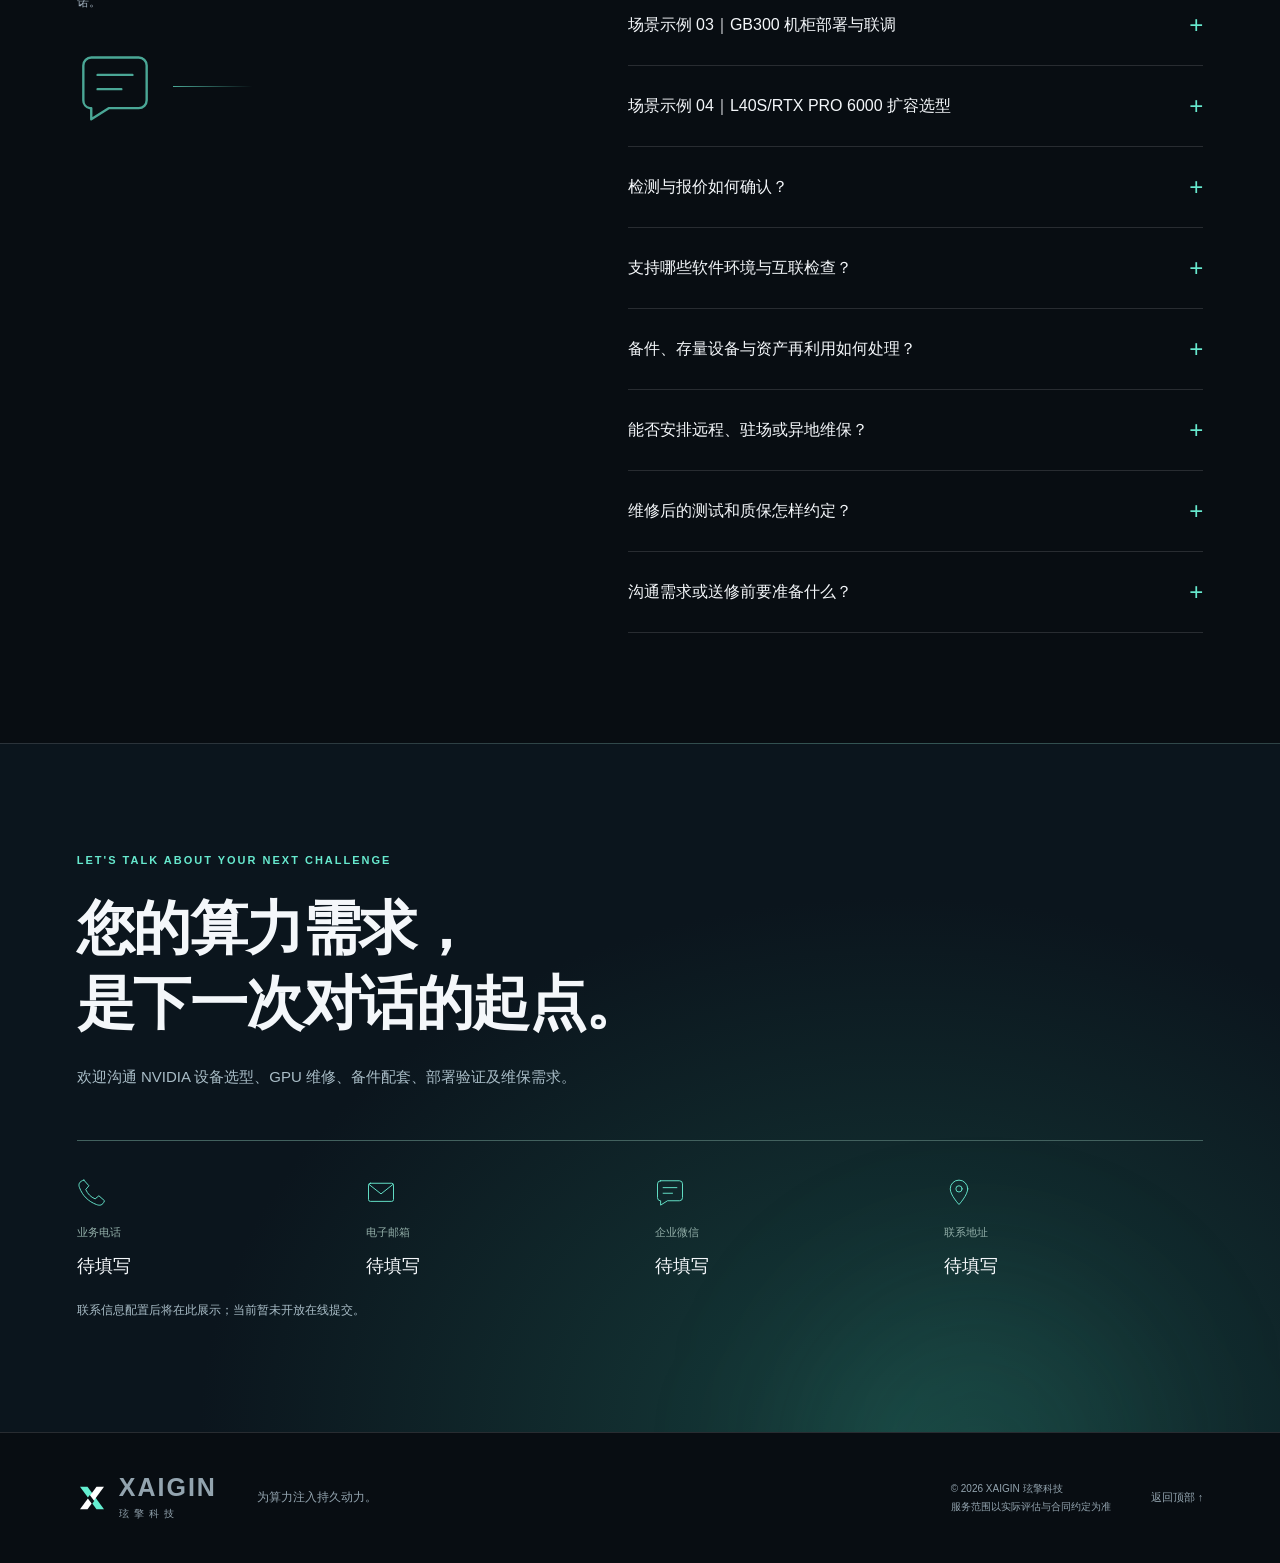
==== commit a74f7072: "Add NVIDIA service and technology subpages" ====
--- a/index.html
+++ b/index.html
@@ -6,13 +6,14 @@
 <meta name="theme-color" content="#080d12"><title>XAIGIN 玹擎科技 · 为算力注入持久动力</title>
 <link rel="icon" href="assets/brand.svg" type="image/svg+xml"><link rel="stylesheet" href="styles/site.css?v=20261010-burst">
 <script defer src="scripts/config.js"></script><script defer src="scripts/site.js?v=20261010-burst"></script>
+<link rel="stylesheet" href="styles/library.css?v=20261026-library">
 </head>
 <body>
 <!-- M19 / 本地矢量图形定义，不依赖第三方图标库 -->
 <svg class="icon-defs" aria-hidden="true" xmlns="http://www.w3.org/2000/svg"><defs><symbol id="icon-box" viewBox="0 0 48 48"><path d="m7 14 17-8 17 8v24l-17 8-17-8zM7 14l17 8 17-8M24 22v24M15 10l18 8"/></symbol><symbol id="icon-chip" viewBox="0 0 48 48"><rect x="10" y="10" width="28" height="28" rx="4"/><rect x="17" y="17" width="14" height="14" rx="2"/><path d="M16 3v7M24 3v7M32 3v7M16 38v7M24 38v7M32 38v7M3 16h7M3 24h7M3 32h7M38 16h7M38 24h7M38 32h7"/></symbol><symbol id="icon-pulse" viewBox="0 0 48 48"><rect x="4" y="7" width="40" height="31" rx="4"/><path d="M7 25h8l4-10 7 19 5-12h10M16 44h16M24 38v6"/></symbol><symbol id="icon-shield" viewBox="0 0 48 48"><path d="m24 4 17 7v12c0 11-8 17-17 22C15 40 7 34 7 23V11zM15 24l6 6 13-14"/></symbol><symbol id="icon-list" viewBox="0 0 48 48"><rect x="10" y="5" width="29" height="38" rx="3"/><path d="M17 15h15M17 24h15M17 33h9M5 11v26"/></symbol><symbol id="icon-wrench" viewBox="0 0 48 48"><path d="M30 5a11 11 0 0 0-13 14L5 33a6 6 0 0 0 8 9l14-13a11 11 0 0 0 15-13l-8 7-8-8z"/></symbol><symbol id="icon-phone" viewBox="0 0 48 48"><path d="m11 5 8 9-5 6c3 7 8 12 15 15l6-5 9 8c-3 8-8 8-13 6C18 39 9 30 4 17 2 12 3 7 11 5z"/></symbol><symbol id="icon-mail" viewBox="0 0 48 48"><rect x="4" y="10" width="40" height="29" rx="3"/><path d="m5 12 19 15 19-15"/></symbol><symbol id="icon-message" viewBox="0 0 48 48"><path d="M9 6h30a5 5 0 0 1 5 5v22a5 5 0 0 1-5 5H20L9 45v-7H8a5 5 0 0 1-4-5V11a5 5 0 0 1 5-5zM13 17h22M13 26h15"/></symbol><symbol id="icon-pin" viewBox="0 0 48 48"><path d="M38 19c0 10-14 25-14 25S10 29 10 19a14 14 0 0 1 28 0z"/><circle cx="24" cy="19" r="5"/></symbol></defs></svg>
 <a class="skip" href="#main">跳转到内容</a>
 <!-- M01 / 品牌与导航 -->
-<header class="header"><a class="brand" href="#home" aria-label="XAIGIN 玹擎科技首页"><img src="assets/brand.svg" alt="" width="32" height="32"><span>XAIGIN<small>玹擎科技</small></span></a><button id="menu-toggle" aria-expanded="false" aria-controls="main-nav" aria-label="打开导航">菜单 <span>☰</span></button><nav id="main-nav" aria-label="主导航"><a href="#services">核心服务</a><a href="#platforms">设备范围</a><a href="#process">交付流程</a><a href="#about">关于玹擎</a><a class="nav-contact" href="#contact">联系咨询 <span>↗</span></a></nav><div class="read-progress" aria-hidden="true" data-progress="0"></div></header>
+<header class="header"><a class="brand" href="#home" aria-label="XAIGIN 玹擎科技首页"><img src="assets/brand.svg" alt="" width="32" height="32"><span>XAIGIN<small>玹擎科技</small></span></a><button id="menu-toggle" aria-expanded="false" aria-controls="main-nav" aria-label="打开导航">菜单 <span>☰</span></button><nav id="main-nav" aria-label="主导航"><a href="#services">核心服务</a><a href="#platforms">设备范围</a><a href="#process">交付流程</a><a href="#about">关于玹擎</a><a href="solutions.html">方案与资料</a><a class="nav-contact" href="#contact">联系咨询 <span>↗</span></a></nav><div class="read-progress" aria-hidden="true" data-progress="0"></div></header>
 <main id="main">
 <!-- M02 / 首屏与装饰动效 -->
 <section class="hero" id="home"><div class="hero-image" role="img" aria-label="AI生成的算力服务器机房示意"><svg class="hero-scene" viewBox="0 0 1920 1088" aria-hidden="true" preserveAspectRatio="xMidYMid slice"><image href="assets/compute-room.png" width="1920" height="1088"/></svg><svg class="hero-scene hero-indicators" viewBox="0 0 1920 1088" aria-hidden="true" preserveAspectRatio="xMidYMid slice"><defs><filter id="rack-glow" x="-300%" y="-300%" width="700%" height="700%"><feGaussianBlur stdDeviation="1.8"/><feMerge><feMergeNode/><feMergeNode in="SourceGraphic"/></feMerge></filter></defs><g fill="#86f8cf">
@@ -155,12 +156,12 @@
 <div class="scope-strip"><span>服务方向</span><strong>GPU SERVERS</strong><i></i><strong>VALIDATION</strong><i></i><strong>LIFECYCLE CARE</strong><span>以项目评估确认服务范围</span></div>
 <!-- M03 / 六类核心服务 -->
 <section class="section" id="services"><div class="section-head reveal"><div><div class="eyebrow">01 / WHAT WE DO</div><h2>从一个故障，<br>到一套完整的解决方案。</h2></div><p>围绕 NVIDIA 算力基础设施组织服务。<br>从选型与部署，到维修、备件和持续维护。</p></div><div class="service-grid">
-<article class="service-card reveal"><div class="card-top"><span>01 / REPAIR</span><span>↗</span></div><h3>GPU 板卡与基板维修</h3><p>面向 NVIDIA GPU 板卡、基板与模组，排查掉卡、ECC/HBM、供电及接口异常；结合检测结果分级评估板级、芯片级维修方案及器件更换，并组织返修验证。</p><figure class="service-visual"><div class="sheet-cell"><img src="assets/service-codex.png" alt="GPU板卡与检修工具二维示意" loading="lazy" width="1774" height="887" style="left:-0%;top:-0%"></div></figure></article>
-<article class="service-card reveal"><div class="card-top"><span>02 / CONFIGURATION</span><span>↗</span></div><h3>设备选型与拆改配</h3><p>围绕训练、推理及科研负载，梳理 GPU、整机与配件选型，配套采购与配置升级；核对供电、散热、空间及软硬件兼容性。</p><figure class="service-visual"><div class="sheet-cell"><img src="assets/service-codex.png" alt="GPU服务器及拆改配部件二维示意" loading="lazy" width="1774" height="887" style="left:-100%;top:-0%"></div></figure></article>
-<article class="service-card reveal"><div class="card-top"><span>03 / DEPLOYMENT</span><span>↗</span></div><h3>整机部署与交付验证</h3><p>按交付清单核对配置、装配与布线，安排上架联调、驱动/CUDA 环境适配和多卡功能验证，形成部署记录与待整改项。</p><figure class="service-visual"><div class="sheet-cell"><img src="assets/service-codex.png" alt="GPU整机与诊断验证二维示意" loading="lazy" width="1774" height="887" style="left:-200%;top:-0%"></div></figure></article>
-<article class="service-card reveal"><div class="card-top"><span>04 / VALIDATION</span><span>↗</span></div><h3>负载与互联稳定性测试</h3><p>围绕计算、显存、功耗、温度及 PCIe/NVLink 互联安排测试；按平台条件结合 DCGM 与通信测试，记录异常并组织复测。</p><figure class="service-visual"><div class="sheet-cell"><img src="assets/service-codex.png" alt="GPU机柜与温度负载监测二维示意" loading="lazy" width="1774" height="887" style="left:-0%;top:-100%"></div></figure></article>
-<article class="service-card reveal"><div class="card-top"><span>05 / SPARE PARTS</span><span>↗</span></div><h3>备件供应与替换管理</h3><p>梳理 GPU 模组、底板、电源、风扇及网络部件需求，确认来源、规格与适配条件；可按项目约定备件储备、故障替换和回收复检。</p><figure class="service-visual"><div class="sheet-cell"><img src="assets/service-codex.png" alt="GPU服务器终检与防护包装二维示意" loading="lazy" width="1774" height="887" style="left:-100%;top:-100%"></div></figure></article>
-<article class="service-card reveal"><div class="card-top"><span>06 / OPERATIONS</span><span>↗</span></div><h3>服务器维保与集群运维</h3><p>面向单机与 GPU 集群，组合远程排查、巡检、批量检修和驻场需求评估，衔接备件替换、故障修复及存量资产再利用。</p><figure class="service-visual"><div class="sheet-cell"><img src="assets/service-codex.png" alt="服务器备件与定期维护二维示意" loading="lazy" width="1774" height="887" style="left:-200%;top:-100%"></div></figure></article>
+<article class="service-card reveal"><div class="card-top"><span>01 / REPAIR</span><span>↗</span></div><h3>GPU 板卡与基板维修</h3><p>面向 NVIDIA GPU 板卡、基板与模组，排查掉卡、ECC/HBM、供电及接口异常；结合检测结果分级评估板级、芯片级维修方案及器件更换，并组织返修验证。</p><figure class="service-visual"><div class="sheet-cell"><img src="assets/service-codex.png" alt="GPU板卡与检修工具二维示意" loading="lazy" width="1774" height="887" style="left:-0%;top:-0%"></div></figure><a class="home-library-link" href="repair.html">服务详情与交付资料 <span aria-hidden="true">↗</span></a></article>
+<article class="service-card reveal"><div class="card-top"><span>02 / CONFIGURATION</span><span>↗</span></div><h3>设备选型与拆改配</h3><p>围绕训练、推理及科研负载，梳理 GPU、整机与配件选型，配套采购与配置升级；核对供电、散热、空间及软硬件兼容性。</p><figure class="service-visual"><div class="sheet-cell"><img src="assets/service-codex.png" alt="GPU服务器及拆改配部件二维示意" loading="lazy" width="1774" height="887" style="left:-100%;top:-0%"></div></figure><a class="home-library-link" href="configuration.html">服务详情与交付资料 <span aria-hidden="true">↗</span></a></article>
+<article class="service-card reveal"><div class="card-top"><span>03 / DEPLOYMENT</span><span>↗</span></div><h3>整机部署与交付验证</h3><p>按交付清单核对配置、装配与布线，安排上架联调、驱动/CUDA 环境适配和多卡功能验证，形成部署记录与待整改项。</p><figure class="service-visual"><div class="sheet-cell"><img src="assets/service-codex.png" alt="GPU整机与诊断验证二维示意" loading="lazy" width="1774" height="887" style="left:-200%;top:-0%"></div></figure><a class="home-library-link" href="deployment.html">服务详情与交付资料 <span aria-hidden="true">↗</span></a></article>
+<article class="service-card reveal"><div class="card-top"><span>04 / VALIDATION</span><span>↗</span></div><h3>负载与互联稳定性测试</h3><p>围绕计算、显存、功耗、温度及 PCIe/NVLink 互联安排测试；按平台条件结合 DCGM 与通信测试，记录异常并组织复测。</p><figure class="service-visual"><div class="sheet-cell"><img src="assets/service-codex.png" alt="GPU机柜与温度负载监测二维示意" loading="lazy" width="1774" height="887" style="left:-0%;top:-100%"></div></figure><a class="home-library-link" href="validation.html">服务详情与交付资料 <span aria-hidden="true">↗</span></a></article>
+<article class="service-card reveal"><div class="card-top"><span>05 / SPARE PARTS</span><span>↗</span></div><h3>备件供应与替换管理</h3><p>梳理 GPU 模组、底板、电源、风扇及网络部件需求，确认来源、规格与适配条件；可按项目约定备件储备、故障替换和回收复检。</p><figure class="service-visual"><div class="sheet-cell"><img src="assets/service-codex.png" alt="GPU服务器终检与防护包装二维示意" loading="lazy" width="1774" height="887" style="left:-100%;top:-100%"></div></figure><a class="home-library-link" href="spares.html">服务详情与交付资料 <span aria-hidden="true">↗</span></a></article>
+<article class="service-card reveal"><div class="card-top"><span>06 / OPERATIONS</span><span>↗</span></div><h3>服务器维保与集群运维</h3><p>面向单机与 GPU 集群，组合远程排查、巡检、批量检修和驻场需求评估，衔接备件替换、故障修复及存量资产再利用。</p><figure class="service-visual"><div class="sheet-cell"><img src="assets/service-codex.png" alt="服务器备件与定期维护二维示意" loading="lazy" width="1774" height="887" style="left:-200%;top:-100%"></div></figure><a class="home-library-link" href="maintenance.html">服务详情与交付资料 <span aria-hidden="true">↗</span></a></article>
 </div></section>
 <!-- M04 / 设备与服务边界 -->
 <section class="platform-section" id="platforms"><div class="section platform-inner"><div class="platform-copy reveal"><div class="eyebrow">02 / HIGH-PERFORMANCE COMPUTE</div><h2>面向 NVIDIA 平台。<br><span>从板卡到整机与机柜。</span></h2><p>以 B200/B300、GB200/GB300、H100/H200、A100/A800 等平台为重点，兼顾 H800/H20、L20/L40S 与 RTX PRO 6000 等设备的选型、检修和维护需求。</p><div class="platform-tags"><span>B / GB SERIES</span><span>A / H SERIES</span><span>RTX / L SERIES</span></div><p class="fine">单卡、SXM/PCIe 模组、HGX/DGX 整机及 GB 机柜分别核验，不视为互换配置。可修性、工具支持与现场条件按具体型号确认；型号名称仅描述服务对象，不代表厂商授权或合作关系。</p><a class="text-link" href="#contact">沟通您的设备需求 ↗</a></div><figure class="device-figure reveal"><div class="device-photo"><img id="device-image" src="assets/gb300-b300-h200-photo.png" alt="AI生成的GB300整柜、B300整机、H200整机并列写实合成示意" loading="lazy"></div><figcaption>从左至右：GB300 整柜 · B300 · H200</figcaption></figure></div></section>
--- a/styles/library.css
+++ b/styles/library.css
@@ -0,0 +1,9 @@
+/* 子页延续首页视觉；所有正文样式限定在 library-page 内。 */
+.home-library-link{display:flex;justify-content:space-between;gap:16px;border-top:1px solid var(--line);padding-top:16px;color:var(--accent);font-size:13px;margin-top:18px}.home-library-link:hover{text-decoration:underline}.library-entry{margin-left:24px}.library-page .library-hero{position:relative;padding:130px 6% 64px;border-bottom:1px solid var(--line);background:radial-gradient(ellipse at 90% 20%,#173b3b90,transparent 60%),#0b141c}.library-hero-inner,.reading-layout,.related-section{max-width:1320px;margin:auto}.breadcrumbs{display:flex;flex-wrap:wrap;gap:12px;font-size:11px;color:#91a8b5;margin-bottom:52px}.breadcrumbs a:hover{color:var(--accent)}.library-lead{display:grid;grid-template-columns:1.5fr 1fr;gap:70px;align-items:center}.library-lead h1{font-size:clamp(32px,4.3vw,60px);line-height:1.2;letter-spacing:-1.5px;max-width:720px}.library-lead p{color:#b0c2cb;line-height:1.9;font-size:16px;max-width:680px;margin-top:24px}.system-graphic{border:1px solid #375052;background:linear-gradient(135deg,#15252b99,#09151c);padding:28px;position:relative;overflow:hidden}.graphic-label{font-size:9px;letter-spacing:2px;color:#81aca4}.rack-nodes{display:flex;gap:20px;justify-content:space-between;padding:36px 0 30px}.rack-nodes>div{flex:1;position:relative;min-width:0}.rack-nodes i{display:block;height:20px;border:1px solid #44605f;margin-bottom:6px;background:linear-gradient(90deg,#253d42,#102127);position:relative}.rack-nodes i:after{content:'';position:absolute;width:3px;height:3px;right:7px;top:7px;background:var(--accent);box-shadow:0 0 6px #60e3cb}.rack-nodes b{font-size:9px;font-weight:400;letter-spacing:1px;color:#99b2ba}.graphic-route{display:flex;justify-content:space-between;gap:8px;border-top:1px solid #3e766d;padding-top:16px;position:relative}.graphic-route:before{content:'';position:absolute;top:-2px;left:0;width:18%;height:3px;background:var(--accent);animation:route-travel 5s ease-in-out infinite}.graphic-route span{font-size:10px;color:#afd3c9}.system-graphic small{display:block;font-size:9px;color:#708c98;margin-top:25px}@keyframes route-travel{0%,100%{transform:translateX(0);opacity:.3}50%{transform:translateX(440%);opacity:1}}
+.reading-layout{display:grid;grid-template-columns:230px minmax(0,1fr);gap:65px;padding:64px 6%}.chapter-nav{align-self:start;position:sticky;top:110px;max-height:calc(100vh - 135px);overflow:auto;scroll-margin-top:100px}.chapter-nav summary{cursor:pointer;font-size:13px;list-style:none;display:flex;justify-content:space-between;padding:16px 0;border-bottom:1px solid var(--line)}.chapter-nav summary::-webkit-details-marker{display:none}.chapter-nav nav{padding:12px 0}.chapter-nav nav a{display:flex;gap:12px;padding:11px 0;color:#a5b6c0;font-size:12px;line-height:1.5}.chapter-nav nav a span{font-size:9px;color:#5d817f;padding-top:3px}.chapter-nav nav a:hover,.chapter-nav nav a:focus-visible{color:var(--accent)}.chapter-contact{display:block;padding:18px 0;border-top:1px solid var(--line);font-size:12px;color:var(--accent)}.article-body{min-width:0}.article-section{scroll-margin-top:110px;padding:0 0 48px;margin-bottom:38px;border-bottom:1px solid var(--line)}.chapter-number{font-size:10px;letter-spacing:2px;color:var(--accent);margin-bottom:14px}.library-page .article-section h2{font-size:29px;letter-spacing:-.6px;line-height:1.4}.article-section>p{font-size:15px;line-height:1.95;color:#afc0ca;margin-top:20px}.detail-grid{display:grid;grid-template-columns:repeat(2,minmax(0,1fr));gap:14px;margin-top:25px}.detail-card{padding:23px;border:1px solid var(--line);background:linear-gradient(130deg,#142029,#0e171f)}.detail-card h3,.delivery-route h3{font-size:17px;font-weight:500;line-height:1.5}.detail-card p,.delivery-route p{font-size:13px;line-height:1.9;color:#acbdc7;margin-top:12px}.delivery-route{list-style:none;padding:0;margin:28px 0 0}.delivery-route li{display:flex;gap:23px;position:relative;padding:0 0 30px}.delivery-route li:not(:last-child):before{position:absolute;content:'';left:17px;top:35px;bottom:0;border-left:1px solid #35524f}.delivery-route li>span{flex:none;width:36px;height:36px;border:1px solid #4c8c7f;color:var(--accent);display:grid;place-items:center;font-size:11px;background:#102523}.table-scroll{overflow-x:auto;margin-top:25px;border:1px solid var(--line)}.table-scroll table{border-collapse:collapse;width:100%;min-width:570px;font-size:13px;line-height:1.85}.table-scroll caption{text-align:left;padding:16px;color:#8ba9b6;font-size:11px;background:#0a141b}.table-scroll th,.table-scroll td{text-align:left;vertical-align:top;padding:16px 20px;border-bottom:1px solid var(--line)}.table-scroll th{background:#17302f;color:#8fe4cf;font-weight:500}.table-scroll td{color:#afc0c9}.table-scroll tbody tr:last-child td{border:0}.article-section .faq-list{margin-top:12px}.article-sources h2{font-size:20px}.article-sources p,.article-sources li{font-size:12px;line-height:1.9;color:#8fa7b4}.article-sources p{margin:15px 0}.article-sources ul{padding-left:18px}.article-sources a{color:#a0d7cd;overflow-wrap:anywhere}.scope-note{margin-top:36px;padding:24px;border-left:2px solid #4d8d80;background:#132326}.scope-note strong{font-size:13px;color:#a4d8cc;font-weight:500}.scope-note p{font-size:12px;line-height:1.9;margin-top:12px;color:#91aab4}.related-section{padding:10px 6% 80px}.related-section>h2{font-size:32px;margin-bottom:28px}.resource-grid{display:grid;grid-template-columns:repeat(2,minmax(0,1fr));gap:16px;margin-top:25px}.resource-card{display:block;padding:28px;border:1px solid var(--line);background:linear-gradient(135deg,#142129,#0e171e);transition:border-color .2s,transform .2s}.resource-card:hover{border-color:#5ccab3;transform:translateY(-3px)}.resource-card .eyebrow{display:block;font-size:9px;margin-bottom:17px}.resource-card h3{font-size:19px;line-height:1.5}.resource-card h3 span{color:var(--accent)}.resource-card p{font-size:13px;color:#a7bdc7;line-height:1.85;margin-top:14px}.library-cta{margin-top:42px;padding:32px;border:1px solid #3c655e;background:linear-gradient(110deg,#18352f,#102028);display:flex;align-items:center;justify-content:space-between;gap:28px}.library-cta h3{font-size:23px}.library-cta p{font-size:13px;color:#abc3c4;margin-top:12px}.library-cta .button{white-space:nowrap}.library-page a:focus-visible,.library-page summary:focus-visible,.table-scroll:focus-visible{outline:2px solid var(--accent);outline-offset:5px}
+@media(max-width:1100px){.reading-layout{grid-template-columns:190px minmax(0,1fr);gap:35px}.library-lead{gap:30px}.system-graphic{padding:20px}.library-page .header nav a{font-size:12px}}
+@media(max-width:800px){.library-page .library-hero{padding-top:110px}.library-lead{grid-template-columns:1fr}.system-graphic{max-width:440px;width:100%}.breadcrumbs{margin-bottom:35px}.reading-layout{display:block;padding-top:30px}.chapter-nav{position:static;max-height:none;margin-bottom:40px;background:#101e25;padding:0 18px}.chapter-contact{padding:15px 0}.library-lead h1{font-size:40px}.library-cta{align-items:flex-start;flex-direction:column}}
+@media(max-width:480px){.library-page .library-hero{padding-bottom:35px}.library-lead h1{font-size:34px}.library-lead p{font-size:14px}.detail-grid,.resource-grid{grid-template-columns:1fr}.library-page .article-section h2{font-size:25px}.article-section>p{font-size:14px}.detail-card,.resource-card{padding:22px}.system-graphic{padding:20px}.rack-nodes{padding:25px 0 22px}.library-cta{padding:23px}.related-section>h2{font-size:27px}.library-entry{display:block;margin-left:0}.reading-layout{padding-bottom:42px}}
+@media(prefers-reduced-motion:reduce){.graphic-route:before{animation:none}.resource-card{transition:none}.resource-card:hover{transform:none}}
+
+@media(max-width:800px){.library-page:not(.library-enabled) .header{position:relative;height:auto;flex-wrap:wrap;padding-top:20px}.library-page:not(.library-enabled) #main-nav{display:flex;position:static;background:transparent;width:100%;padding:12px 0}.library-page:not(.library-enabled) #menu-toggle{display:none}.library-page:not(.library-enabled) .library-hero{padding-top:35px}}
